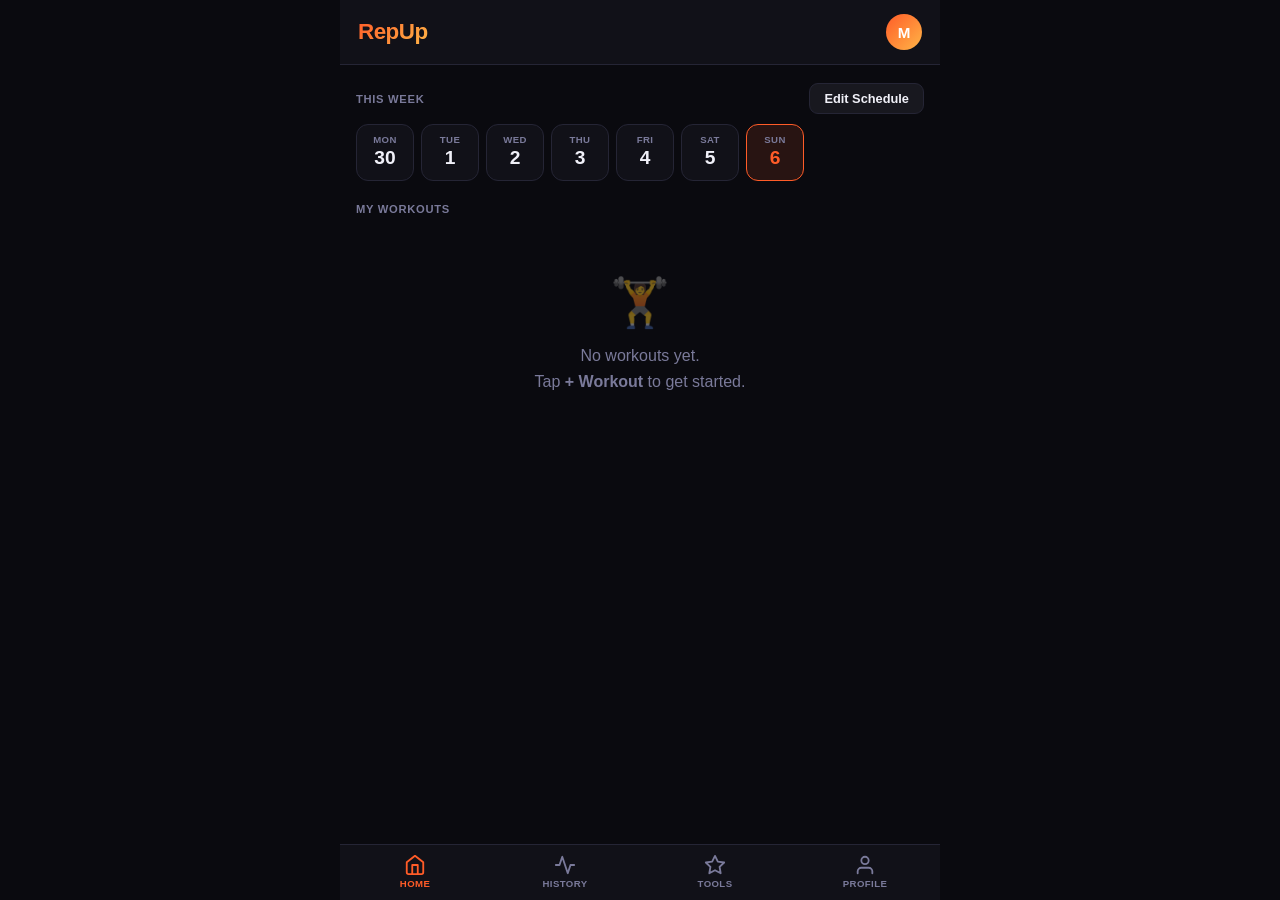
==== repup.html @ 019b6035 "Add files via upload" ====
<!DOCTYPE html>
<html lang="en">
<head>
  <meta charset="UTF-8"/>
  <meta name="viewport" content="width=device-width,initial-scale=1,viewport-fit=cover"/>
  <title>RepUp</title>
  <meta name="apple-mobile-web-app-capable" content="yes"/>
  <meta name="apple-mobile-web-app-status-bar-style" content="black-translucent"/>
  <meta name="apple-mobile-web-app-title" content="RepUp"/>
  <meta name="theme-color" content="#FF5C28"/>
  <style>
    *{box-sizing:border-box;margin:0;padding:0;-webkit-tap-highlight-color:transparent}
    :root{
      --bg:#0A0A0F;--card:#111118;--card2:#18181F;--border:#252535;
      --accent:#FF5C28;--gold:#FFB547;--green:#10B981;--red:#EF4444;
      --text:#F0F0F8;--muted:#7A7A9A;--r:14px;
    }
    html,body{height:100%;overflow:hidden;background:var(--bg);color:var(--text);
      font-family:-apple-system,BlinkMacSystemFont,'Segoe UI',sans-serif}

    /* ── APP SHELL ── */
    #app{display:flex;flex-direction:column;height:100%;max-width:600px;margin:0 auto}
    header{
      flex-shrink:0;display:flex;align-items:center;justify-content:space-between;
      padding:14px 18px;padding-top:calc(14px + env(safe-area-inset-top));
      background:var(--card);border-bottom:1px solid var(--border);
    }
    .logo{font-size:1.4rem;font-weight:900;letter-spacing:-.5px;
      background:linear-gradient(135deg,#FF5C28,#FFB547);
      -webkit-background-clip:text;-webkit-text-fill-color:transparent;background-clip:text}
    main{flex:1;overflow-y:auto;overflow-x:hidden;padding:16px 16px 8px;-webkit-overflow-scrolling:touch}
    #bottom-nav{
      flex-shrink:0;display:flex;background:var(--card);border-top:1px solid var(--border);
      padding-bottom:calc(6px + env(safe-area-inset-bottom))
    }
    .nbt{
      flex:1;display:flex;flex-direction:column;align-items:center;gap:2px;
      padding:9px 4px 5px;border:none;background:none;color:var(--muted);
      cursor:pointer;font-size:.6rem;font-weight:700;text-transform:uppercase;letter-spacing:.4px;
      transition:color .15s
    }
    .nbt svg{width:22px;height:22px;stroke:currentColor;fill:none;stroke-width:2;stroke-linecap:round;stroke-linejoin:round}
    .nbt.on{color:var(--accent)}

    /* ── VIEWS ── */
    .view{display:none}
    .view.on{display:block;animation:fadeUp .2s ease}
    @keyframes fadeUp{from{opacity:0;transform:translateY(8px)}to{opacity:1;transform:none}}

    /* ── BUTTONS ── */
    .btn{display:inline-flex;align-items:center;justify-content:center;gap:6px;
      border:none;border-radius:10px;font-family:inherit;font-weight:700;cursor:pointer;
      transition:opacity .15s,transform .1s;padding:10px 18px;font-size:.88rem}
    .btn:active{transform:scale(.96)}
    .btn-o{background:linear-gradient(135deg,#FF5C28,#FFB547);color:#fff}
    .btn-o:hover{opacity:.88}
    .btn-g{background:var(--card2);color:var(--text);border:1px solid var(--border)}
    .btn-g:hover{border-color:var(--accent);color:var(--accent)}
    .btn-red{background:rgba(239,68,68,.12);color:var(--red);border:none;border-radius:8px;
      padding:6px 12px;font-size:.8rem;font-weight:700}
    .btn-sm{padding:7px 14px;font-size:.8rem;border-radius:9px}
    .btn-icon{background:none;border:none;color:var(--muted);padding:6px;border-radius:8px;
      cursor:pointer;font-size:1rem;transition:background .12s,color .12s}
    .btn-icon:hover{background:var(--card2);color:var(--text)}
    .ibt{width:36px;height:36px;border-radius:50%;background:linear-gradient(135deg,#FF5C28,#FFB547);
      border:none;color:#fff;font-size:.95rem;font-weight:900;cursor:pointer;flex-shrink:0}

    /* ── TYPOGRAPHY HELPERS ── */
    .sec{font-size:.7rem;font-weight:800;text-transform:uppercase;letter-spacing:.7px;color:var(--muted)}
    .sec-row{display:flex;align-items:center;justify-content:space-between;margin:18px 0 10px}
    .badge{display:inline-block;font-size:.65rem;font-weight:800;text-transform:uppercase;
      letter-spacing:.3px;padding:3px 8px;border-radius:99px}
    .bp{background:rgba(139,92,246,.18);color:#A78BFA}
    .bl{background:rgba(236,72,153,.18);color:#F472B6}
    .bleg{background:rgba(16,185,129,.18);color:#34D399}
    .bf{background:rgba(251,191,36,.18);color:#FCD34D}
    .bc{background:rgba(59,130,246,.18);color:#60A5FA}
    .bo{background:rgba(120,120,140,.18);color:#9CA3AF}

    /* ── WORKOUT CARDS ── */
    .wgrid{display:grid;gap:11px}
    .wcard{background:var(--card);border:1px solid var(--border);border-radius:var(--r);
      overflow:hidden;cursor:pointer;transition:border-color .15s,transform .12s}
    .wcard:hover,.wcard:active{border-color:rgba(255,92,40,.5);transform:translateY(-1px)}
    .wcard-bar{height:3px;background:linear-gradient(90deg,#FF5C28,#FFB547)}
    .wcard-body{padding:14px 16px}
    .wcard-head{display:flex;align-items:flex-start;justify-content:space-between;margin-bottom:10px}
    .wcard-name{font-size:1rem;font-weight:800;line-height:1.2;flex:1;margin-right:8px}
    .wcard-pills{display:flex;flex-direction:column;gap:2px}
    .wcard-pill{font-size:.78rem;color:var(--muted)}
    .wcard-pill::before{content:'· '}
    .wcard-more{font-size:.73rem;color:var(--accent);font-weight:700;margin-top:3px}
    .wcard-none{font-size:.8rem;color:var(--muted);font-style:italic}

    /* ── SCHEDULE STRIP ── */
    .sstrip{display:flex;gap:7px;overflow-x:auto;padding-bottom:4px;scrollbar-width:none}
    .sstrip::-webkit-scrollbar{display:none}
    .sday{flex:0 0 auto;min-width:58px;background:var(--card);border:1.5px solid var(--border);
      border-radius:12px;padding:9px 6px;text-align:center;transition:all .15s}
    .sday.has{border-color:rgba(255,92,40,.35);background:rgba(255,92,40,.06);cursor:pointer}
    .sday.today{border-color:var(--accent);background:rgba(255,92,40,.12)}
    .sday-d{font-size:.6rem;font-weight:800;text-transform:uppercase;letter-spacing:.4px;color:var(--muted)}
    .sday-n{font-size:1.2rem;font-weight:900;margin:2px 0}
    .sday.today .sday-n{color:var(--accent)}
    .sday-w{font-size:.58rem;font-weight:700;color:var(--accent);white-space:nowrap;overflow:hidden;text-overflow:ellipsis;max-width:54px}

    /* ── DETAIL VIEW ── */
    .dtop{display:flex;align-items:center;gap:10px;margin-bottom:18px}
    .dbk{width:36px;height:36px;border-radius:10px;background:var(--card2);border:1px solid var(--border);
      color:var(--text);font-size:1.1rem;cursor:pointer;display:flex;align-items:center;justify-content:center;flex-shrink:0}
    .dinfo{flex:1;min-width:0}
    .dname{font-size:1.2rem;font-weight:900;white-space:nowrap;overflow:hidden;text-overflow:ellipsis}
    .dacts{display:flex;gap:6px;flex-shrink:0}

    /* Progress bar */
    .progbar-wrap{background:var(--card);border:1px solid var(--border);border-radius:var(--r);
      padding:14px 16px;margin-bottom:14px;display:flex;align-items:center;gap:14px}
    .progbar-outer{flex:1;height:8px;background:var(--card2);border-radius:99px;overflow:hidden}
    .progbar-fill{height:100%;background:linear-gradient(90deg,#FF5C28,#FFB547);border-radius:99px;transition:width .35s ease}
    .progbar-pct{font-size:.82rem;font-weight:900;color:var(--accent);width:36px;text-align:right}
    .progbar-label{font-size:.82rem;color:var(--muted)}

    /* Exercise cards */
    .exlist{display:flex;flex-direction:column;gap:8px}
    .excard{background:var(--card);border:1.5px solid var(--border);border-radius:var(--r);
      display:flex;align-items:center;gap:12px;padding:13px 14px;transition:opacity .2s,border-color .15s}
    .excard.done{opacity:.42}
    .excard.done .exname{text-decoration:line-through}
    .excheck{width:28px;height:28px;border-radius:50%;border:2px solid var(--border);background:transparent;
      cursor:pointer;display:flex;align-items:center;justify-content:center;flex-shrink:0;
      font-size:.85rem;color:#fff;transition:all .18s;user-select:none}
    .excheck.on{background:var(--green);border-color:var(--green)}
    .exbody{flex:1;min-width:0}
    .exname{font-size:.92rem;font-weight:700}
    .exmeta{font-size:.75rem;color:var(--muted);margin-top:2px}
    .exmeta b{color:var(--gold)}
    .exnotes{font-size:.72rem;color:var(--muted);font-style:italic;margin-top:2px}
    .exacts{display:flex;gap:2px;flex-shrink:0}

    /* ── HISTORY ── */
    .hcard{background:var(--card);border:1px solid var(--border);border-radius:var(--r);overflow:hidden;margin-bottom:10px}
    .hhead{display:flex;align-items:center;justify-content:space-between;padding:13px 15px;cursor:pointer}
    .hhead:hover{background:var(--card2)}
    .hdate{font-size:.88rem;font-weight:800}
    .hwname{font-size:.75rem;color:var(--accent);font-weight:700;margin-top:1px}
    .hmeta{text-align:right;font-size:.72rem;color:var(--muted);line-height:1.5}
    .hbody{display:none;padding:2px 15px 13px;border-top:1px solid var(--border)}
    .hbody.open{display:block}
    .hrow{display:flex;align-items:center;gap:9px;padding:6px 0;border-bottom:1px solid var(--border);font-size:.82rem}
    .hrow:last-child{border:none}
    .hex{flex:1;font-weight:600}
    .hd{color:var(--muted);white-space:nowrap}
    .hw{color:var(--accent);font-weight:700}

    /* ── TOOLS / IMPORT ── */
    .subtabs{display:flex;gap:7px;margin-bottom:18px}
    .stab{padding:7px 16px;border-radius:99px;font-size:.8rem;font-weight:700;cursor:pointer;
      border:1.5px solid var(--border);background:transparent;color:var(--muted);transition:all .15s;font-family:inherit}
    .stab.on{background:var(--accent);color:#fff;border-color:var(--accent)}

    /* Import notes special button */
    .import-cta{
      background:linear-gradient(135deg,rgba(255,92,40,.15),rgba(255,181,71,.1));
      border:1.5px solid rgba(255,92,40,.4);border-radius:var(--r);
      padding:20px;margin-bottom:16px;text-align:center;cursor:pointer;transition:all .15s
    }
    .import-cta:hover{border-color:var(--accent);background:linear-gradient(135deg,rgba(255,92,40,.22),rgba(255,181,71,.15))}
    .import-cta-icon{font-size:2.2rem;margin-bottom:8px}
    .import-cta-title{font-size:1.05rem;font-weight:900;margin-bottom:4px}
    .import-cta-sub{font-size:.8rem;color:var(--muted);line-height:1.5}

    .steps{background:var(--card);border:1px solid var(--border);border-radius:var(--r);padding:14px 16px;margin-bottom:14px}
    .step{display:flex;align-items:flex-start;gap:10px;padding:6px 0}
    .step:not(:last-child){border-bottom:1px solid var(--border)}
    .step-num{width:22px;height:22px;border-radius:50%;background:var(--accent);color:#fff;
      font-size:.72rem;font-weight:900;display:flex;align-items:center;justify-content:center;flex-shrink:0;margin-top:1px}
    .step-text{font-size:.85rem;line-height:1.5;color:var(--muted)}
    .step-text b{color:var(--text)}

    .ai-daycard{background:var(--card);border:1px solid var(--border);border-radius:var(--r);margin-bottom:10px;overflow:hidden}
    .ai-dh{display:flex;align-items:center;gap:10px;padding:12px 15px;background:var(--card2);border-bottom:1px solid var(--border)}
    .ai-db{padding:8px 15px 12px}
    .ai-erow{display:flex;align-items:center;gap:10px;padding:6px 0;border-bottom:1px solid var(--border);font-size:.82rem}
    .ai-erow:last-child{border:none}
    .ai-ename{font-weight:700;flex:1}
    .ai-em{color:var(--muted);white-space:nowrap}

    /* ── PROFILE ── */
    .phero{background:var(--card);border:1px solid var(--border);border-radius:var(--r);
      padding:24px;text-align:center;margin-bottom:18px}
    .pav{width:68px;height:68px;border-radius:50%;background:linear-gradient(135deg,#FF5C28,#FFB547);
      display:flex;align-items:center;justify-content:center;font-size:1.7rem;font-weight:900;color:#fff;margin:0 auto 10px}
    .pname{font-size:1.2rem;font-weight:900}
    .pstats{display:flex;justify-content:center;gap:28px;margin-top:14px}
    .psn{font-size:1.3rem;font-weight:900;color:var(--accent)}
    .psl{font-size:.65rem;color:var(--muted);text-transform:uppercase;letter-spacing:.4px}
    .prow{display:flex;align-items:center;gap:11px;background:var(--card);border:1.5px solid var(--border);
      border-radius:12px;padding:12px 14px;margin-bottom:8px;transition:border-color .15s}
    .prow.active{border-color:var(--accent);background:rgba(255,92,40,.07)}
    .pav-sm{width:36px;height:36px;border-radius:50%;background:linear-gradient(135deg,#FF5C28,#FFB547);
      display:flex;align-items:center;justify-content:center;font-size:.9rem;font-weight:900;color:#fff;flex-shrink:0}
    .pn{flex:1;font-weight:700}
    .pa-tag{font-size:.65rem;font-weight:800;color:var(--accent);text-transform:uppercase}

    /* ── FORMS / MODALS ── */
    .overlay{position:fixed;inset:0;background:rgba(0,0,0,.75);backdrop-filter:blur(6px);
      z-index:500;display:flex;align-items:flex-end;justify-content:center}
    .overlay.hide{display:none}
    .sheet{
      background:var(--card);border:1px solid var(--border);border-radius:20px 20px 0 0;
      width:100%;max-width:560px;padding:20px 20px calc(20px + env(safe-area-inset-bottom));
      max-height:90vh;overflow-y:auto
    }
    @media(min-height:600px) and (min-width:480px){.overlay{align-items:center}.sheet{border-radius:20px;max-height:85vh}}
    .drag{width:36px;height:4px;background:var(--border);border-radius:99px;margin:0 auto 18px}
    .sheet h2{font-size:1.15rem;font-weight:900;margin-bottom:16px}
    .fg{margin-bottom:13px}
    .fg label{display:block;font-size:.68rem;font-weight:800;text-transform:uppercase;letter-spacing:.4px;color:var(--muted);margin-bottom:5px}
    input,select,textarea{
      width:100%;background:var(--card2);border:1.5px solid var(--border);border-radius:9px;
      color:var(--text);padding:10px 13px;font-size:.9rem;outline:none;font-family:inherit;
      transition:border-color .15s;-webkit-appearance:none
    }
    input:focus,select:focus,textarea:focus{border-color:var(--accent)}
    select option{background:var(--card2)}
    textarea{resize:vertical;min-height:72px}
    .frow{display:grid;grid-template-columns:1fr 1fr 1fr;gap:10px}
    .sacts{display:flex;gap:8px;justify-content:flex-end;margin-top:18px}

    /* ── EMPTY STATES ── */
    .empty{text-align:center;padding:50px 20px;color:var(--muted)}
    .empty-i{font-size:3rem;margin-bottom:12px;opacity:.45}
    .empty p{margin-bottom:16px;line-height:1.6}

    @media(max-width:380px){.frow{grid-template-columns:1fr 1fr}}
  </style>
</head>
<body>
<div id="app">

  <header>
    <div class="logo">RepUp</div>
    <div style="display:flex;gap:8px;align-items:center">
      <button id="btn-new-workout" class="btn btn-o btn-sm" style="display:none">+ Workout</button>
      <button class="ibt" id="btn-avatar">?</button>
    </div>
  </header>

  <main id="main-scroll">

    <!-- HOME -->
    <div class="view on" id="v-home">
      <div class="sec-row" style="margin-top:2px">
        <span class="sec">This Week</span>
        <button class="btn btn-g btn-sm" id="btn-edit-sched">Edit Schedule</button>
      </div>
      <div class="sstrip" id="sstrip"></div>
      <div class="sec-row"><span class="sec">My Workouts</span></div>
      <div class="wgrid" id="wgrid"></div>
      <div class="empty hide" id="empty-home">
        <div class="empty-i">🏋️</div>
        <p>No workouts yet.<br>Tap <b>+ Workout</b> to get started.</p>
      </div>
    </div>

    <!-- DETAIL -->
    <div class="view" id="v-detail">
      <div class="dtop">
        <button class="dbk" id="btn-back">←</button>
        <div class="dinfo">
          <div class="dname" id="d-name">—</div>
          <div id="d-badge"></div>
        </div>
        <div class="dacts">
          <button class="btn btn-sm" id="btn-log" style="background:var(--green);color:#fff">Log ✓</button>
          <button class="btn-icon" id="btn-del-w" style="font-size:1.1rem">🗑️</button>
        </div>
      </div>
      <div id="progbar-wrap" class="progbar-wrap hide">
        <div class="progbar-label" id="prog-label">0 / 0 done</div>
        <div class="progbar-outer"><div class="progbar-fill" id="prog-fill" style="width:0%"></div></div>
        <div class="progbar-pct" id="prog-pct">0%</div>
        <button class="btn btn-o btn-sm" id="btn-add-ex">+ Add</button>
      </div>
      <div class="exlist" id="exlist"></div>
      <div class="empty hide" id="empty-ex">
        <div class="empty-i">➕</div>
        <p>No exercises yet.</p>
        <button class="btn btn-o" id="btn-add-ex2">+ Add Exercise</button>
      </div>
    </div>

    <!-- HISTORY -->
    <div class="view" id="v-history">
      <div class="sec-row" style="margin-top:2px"><span class="sec">Session History</span></div>
      <div id="hlist"></div>
      <div class="empty hide" id="empty-hist">
        <div class="empty-i">📋</div>
        <p>No sessions logged yet.<br>Finish a workout and tap <b>Log ✓</b></p>
      </div>
    </div>

    <!-- TOOLS -->
    <div class="view" id="v-tools">
      <div class="subtabs" style="margin-top:2px">
        <button class="stab on" data-panel="p-import">📋 Import Notes</button>
        <button class="stab" data-panel="p-ai">✨ AI Generate</button>
      </div>

      <!-- IMPORT NOTES PANEL -->
      <div id="p-import">
        <!-- Main CTA button -->
        <div class="import-cta" id="btn-paste-clip">
          <div class="import-cta-icon">📋</div>
          <div class="import-cta-title">Import from Notes App</div>
          <div class="import-cta-sub">Tap here after copying your workout note.<br>RepUp will read your clipboard automatically.</div>
        </div>

        <!-- How-to steps -->
        <div class="steps">
          <div class="step"><div class="step-num">1</div><div class="step-text">Open your <b>Notes app</b> and find your workout note</div></div>
          <div class="step"><div class="step-num">2</div><div class="step-text"><b>Select all</b> the text and tap <b>Copy</b></div></div>
          <div class="step"><div class="step-num">3</div><div class="step-text">Come back to RepUp and tap the <b>Import from Notes</b> button above</div></div>
          <div class="step"><div class="step-num">4</div><div class="step-text">Preview your workouts and tap <b>Import</b> to save them</div></div>
        </div>

        <div style="text-align:center;margin:8px 0 14px;color:var(--muted);font-size:.8rem">— or type / paste manually below —</div>

        <div class="fg">
          <textarea id="notes-txt" rows="8" placeholder="Monday - Push Day&#10;- Bench Press 3x10 135lbs&#10;- Overhead Press 3x8&#10;- Tricep Dips 3x12&#10;&#10;Wednesday - Pull Day&#10;Deadlift 4x5&#10;Pull Ups 3x8&#10;Barbell Row 3x10 @ 95lbs"></textarea>
        </div>
        <div style="display:flex;gap:10px;align-items:center;margin-bottom:14px">
          <button class="btn btn-o" id="btn-parse">Parse Notes</button>
          <span id="parse-msg" style="font-size:.8rem;color:var(--muted)"></span>
        </div>
        <div id="notes-result" class="hide">
          <div style="display:flex;align-items:center;justify-content:space-between;margin-bottom:12px">
            <span style="font-weight:800">Parsed Workout</span>
            <button class="btn btn-o btn-sm" id="btn-import-notes">Import All →</button>
          </div>
          <div id="notes-cards"></div>
        </div>
      </div>

      <!-- AI PANEL -->
      <div id="p-ai" class="hide">
        <div style="margin-bottom:16px">
          <div style="font-size:1.1rem;font-weight:900;margin-bottom:5px">✨ AI Plan Generator</div>
          <div style="font-size:.83rem;color:var(--muted)">Describe your goals — AI builds a complete workout plan.</div>
        </div>
        <div class="fg">
          <label>Your Goals</label>
          <textarea id="ai-txt" rows="5" placeholder="e.g. Push/pull/legs split, 3 days a week, intermediate level, I have a barbell and dumbbells"></textarea>
        </div>
        <div style="display:flex;gap:10px;align-items:center;margin-bottom:14px">
          <button class="btn btn-o" id="btn-ai-gen">✨ Generate Plan</button>
          <span id="ai-msg" style="font-size:.8rem;color:var(--muted)"></span>
        </div>
        <div style="background:var(--card);border:1px solid var(--border);border-radius:var(--r);padding:14px;margin-bottom:14px">
          <div style="font-size:.78rem;font-weight:800;color:var(--accent);margin-bottom:5px">🔑 API Key Required</div>
          <div style="font-size:.75rem;color:var(--muted);margin-bottom:9px">Free Anthropic key needed. Stored only in your browser.</div>
          <div style="display:flex;gap:7px">
            <input type="password" id="ai-key" placeholder="sk-ant-..." style="flex:1"/>
            <button class="btn btn-o btn-sm" id="btn-save-key">Save</button>
          </div>
          <div id="key-msg" style="font-size:.72rem;margin-top:5px;color:var(--muted)"></div>
        </div>
        <div id="ai-result" class="hide">
          <div style="display:flex;align-items:center;justify-content:space-between;margin-bottom:11px">
            <span style="font-weight:800">Generated Plan</span>
            <button class="btn btn-o btn-sm" id="btn-import-ai">Import All →</button>
          </div>
          <div id="ai-cards"></div>
        </div>
      </div>
    </div>

    <!-- PROFILE -->
    <div class="view" id="v-profile">
      <div class="phero" id="phero"></div>
      <div class="sec-row"><span class="sec">All Profiles</span></div>
      <div id="plist"></div>
      <div style="background:var(--card);border:1px solid var(--border);border-radius:var(--r);padding:15px">
        <div style="font-size:.7rem;font-weight:800;text-transform:uppercase;letter-spacing:.4px;color:var(--muted);margin-bottom:9px">Add Profile</div>
        <div style="display:flex;gap:8px">
          <input id="inp-pname" type="text" placeholder="Your name" maxlength="30" style="flex:1"/>
          <button class="btn btn-o btn-sm" id="btn-add-profile">Create</button>
        </div>
      </div>
    </div>

  </main><!-- /main -->

  <nav id="bottom-nav">
    <button class="nbt on" data-v="home">
      <svg viewBox="0 0 24 24"><path d="M3 9l9-7 9 7v11a2 2 0 01-2 2H5a2 2 0 01-2-2z"/><polyline points="9 22 9 12 15 12 15 22"/></svg>Home
    </button>
    <button class="nbt" data-v="history">
      <svg viewBox="0 0 24 24"><polyline points="22 12 18 12 15 21 9 3 6 12 2 12"/></svg>History
    </button>
    <button class="nbt" data-v="tools">
      <svg viewBox="0 0 24 24"><polygon points="12 2 15.09 8.26 22 9.27 17 14.14 18.18 21.02 12 17.77 5.82 21.02 7 14.14 2 9.27 8.91 8.26 12 2"/></svg>Tools
    </button>
    <button class="nbt" data-v="profile">
      <svg viewBox="0 0 24 24"><path d="M20 21v-2a4 4 0 00-4-4H8a4 4 0 00-4 4v2"/><circle cx="12" cy="7" r="4"/></svg>Profile
    </button>
  </nav>

</div><!-- #app -->

<!-- ════ MODALS ════ -->

<div class="overlay hide" id="m-workout">
  <div class="sheet">
    <div class="drag"></div>
    <h2 id="m-workout-h">New Workout</h2>
    <div class="fg"><label>Name</label><input id="inp-wname" type="text" placeholder="e.g. Monday Push Day" maxlength="60"/></div>
    <div class="fg"><label>Category</label>
      <select id="inp-wtag">
        <option value="push">Push — Chest / Shoulders / Triceps</option>
        <option value="pull">Pull — Back / Biceps</option>
        <option value="legs">Legs</option>
        <option value="full">Full Body</option>
        <option value="cardio">Cardio</option>
        <option value="other">Other</option>
      </select>
    </div>
    <div class="sacts">
      <button class="btn btn-g" onclick="closeModal('m-workout')">Cancel</button>
      <button class="btn btn-o" id="btn-save-workout">Save</button>
    </div>
  </div>
</div>

<div class="overlay hide" id="m-exercise">
  <div class="sheet">
    <div class="drag"></div>
    <h2 id="m-ex-h">Add Exercise</h2>
    <div class="fg"><label>Exercise Name</label><input id="inp-exname" type="text" placeholder="e.g. Bench Press" maxlength="80"/></div>
    <div class="frow">
      <div class="fg"><label>Sets</label><input id="inp-sets" type="number" min="1" max="99" placeholder="3"/></div>
      <div class="fg"><label>Reps</label><input id="inp-reps" type="text" placeholder="10" maxlength="20"/></div>
      <div class="fg"><label>Weight</label><input id="inp-weight" type="text" placeholder="135 lbs" maxlength="20"/></div>
    </div>
    <div class="fg"><label>Notes (optional)</label><textarea id="inp-notes" rows="2" placeholder="e.g. Keep elbows tucked"></textarea></div>
    <div class="sacts">
      <button class="btn btn-g" onclick="closeModal('m-exercise')">Cancel</button>
      <button class="btn btn-o" id="btn-save-ex">Save</button>
    </div>
  </div>
</div>

<div class="overlay hide" id="m-schedule">
  <div class="sheet">
    <div class="drag"></div>
    <h2>Weekly Schedule</h2>
    <p style="color:var(--muted);font-size:.83rem;margin-bottom:14px">Assign a workout to each day of the week.</p>
    <div id="sched-rows"></div>
    <div class="sacts">
      <button class="btn btn-g" onclick="closeModal('m-schedule')">Cancel</button>
      <button class="btn btn-o" id="btn-save-sched">Save</button>
    </div>
  </div>
</div>

<script>
'use strict';

// ─── PROFILES ────────────────────────────────────────────────
const PK  = 'ru2-profiles';
const AK  = 'ru2-active';
const sk  = n => 'ru2-' + n.toLowerCase().replace(/\s+/g,'-');

function getProfs(){ return JSON.parse(localStorage.getItem(PK)||'[]'); }
function saveProfs(p){ localStorage.setItem(PK,JSON.stringify(p)); }
function getActive(){ return localStorage.getItem(AK); }
function setActive(n){ localStorage.setItem(AK,n); }

// Bootstrap first run
(function(){
  let p = getProfs();
  if (!p.length){
    p = ['Me']; saveProfs(p); setActive('Me');
    const old = localStorage.getItem('workout-pro') || localStorage.getItem('repup-me');
    if (old) localStorage.setItem(sk('Me'), old);
  }
  if (!getActive()) setActive(p[0]);
})();

let profile = getActive();

// ─── STATE ───────────────────────────────────────────────────
function blankState(){
  return { workouts:[], log:[], sched:{0:null,1:null,2:null,3:null,4:null,5:null,6:null} };
}
function loadState(name){
  const raw = localStorage.getItem(sk(name));
  const s = raw ? JSON.parse(raw) : blankState();
  if (!s.sched) s.sched = blankState().sched;
  return s;
}
let S = loadState(profile);
function save(){ localStorage.setItem(sk(profile), JSON.stringify(S)); }

// ─── UTILS ───────────────────────────────────────────────────
const uid  = () => Math.random().toString(36).slice(2,10);
const ge   = id => document.getElementById(id);
const esc  = s  => String(s??'').replace(/[&<>"']/g,c=>({'&':'&amp;','<':'&lt;','>':'&gt;','"':'&quot;',"'":'&#39;'}[c]));
const DAYS = ['Sun','Mon','Tue','Wed','Thu','Fri','Sat'];
const TAG_LABELS = {push:'Push',pull:'Pull',legs:'Legs',full:'Full Body',cardio:'Cardio',other:'Other'};
const TAG_CLS    = {push:'bp',pull:'bl',legs:'bleg',full:'bf',cardio:'bc',other:'bo'};
const tl = t => TAG_LABELS[t]||t;
const tc = t => TAG_CLS[t]||'bo';

let curWid   = null;
let editEid  = null;
let done     = {};   // session checked state
let aiPlan   = null;
let notesPlan= null;

// ─── NAVIGATION ──────────────────────────────────────────────
let currentView = 'home';

function showView(v){
  currentView = v;
  document.querySelectorAll('.view').forEach(el => el.classList.remove('on'));
  const el = ge('v-'+v); if(el) el.classList.add('on');
  ge('btn-new-workout').style.display = (v==='home') ? '' : 'none';
  document.querySelectorAll('.nbt').forEach(b => b.classList.toggle('on', b.dataset.v===v));
  ge('main-scroll').scrollTop = 0;
  if (v==='home')    renderHome();
  if (v==='history') renderHistory();
  if (v==='profile') renderProfile();
  if (v==='tools')   initTools();
}

document.querySelectorAll('.nbt').forEach(btn => {
  btn.addEventListener('click', function(){ showView(this.dataset.v); });
});

ge('btn-avatar').addEventListener('click', function(){ showView('profile'); });

// ─── MODALS ──────────────────────────────────────────────────
function openModal(id){
  ge(id).classList.remove('hide');
  ge('main-scroll').style.overflow = 'hidden'; // prevent scroll behind modal
}
function closeModal(id){
  ge(id).classList.add('hide');
  ge('main-scroll').style.overflow = '';
}

// Close modal on backdrop click
document.querySelectorAll('.overlay').forEach(overlay => {
  overlay.addEventListener('click', function(e){
    if (e.target === this) closeModal(this.id);
  });
});

document.addEventListener('keydown', function(e){
  if (e.key==='Escape'){
    document.querySelectorAll('.overlay:not(.hide)').forEach(o => closeModal(o.id));
  }
});

// ─── HOME ────────────────────────────────────────────────────
function renderHome(){
  renderSchedStrip();
  const grid  = ge('wgrid');
  const empty = ge('empty-home');
  grid.innerHTML = '';
  if (!S.workouts.length){ empty.classList.remove('hide'); return; }
  empty.classList.add('hide');

  S.workouts.forEach(function(w){
    const preview = w.exercises.slice(0,4);
    const more    = w.exercises.length - preview.length;
    const div = document.createElement('div');
    div.className = 'wcard';
    div.innerHTML =
      '<div class="wcard-bar"></div>' +
      '<div class="wcard-body">' +
        '<div class="wcard-head">' +
          '<div class="wcard-name">'+esc(w.name)+'</div>' +
          '<span class="badge '+tc(w.tag)+'">'+tl(w.tag)+'</span>' +
        '</div>' +
        '<div class="wcard-pills">' +
          preview.map(function(e){ return '<div class="wcard-pill">'+esc(e.name)+'</div>'; }).join('') +
          (more>0 ? '<div class="wcard-more">+'+more+' more</div>' : '') +
          (!w.exercises.length ? '<div class="wcard-none">No exercises yet</div>' : '') +
        '</div>' +
      '</div>';
    div.addEventListener('click', function(){ openDetail(w.id); });
    grid.appendChild(div);
  });
}

ge('btn-new-workout').addEventListener('click', function(){
  ge('m-workout-h').textContent = 'New Workout';
  ge('inp-wname').value = '';
  ge('inp-wtag').value  = 'push';
  ge('btn-save-workout').textContent = 'Create';
  editEid = null;
  openModal('m-workout');
  setTimeout(function(){ ge('inp-wname').focus(); }, 80);
});

ge('btn-save-workout').addEventListener('click', function(){
  const name = ge('inp-wname').value.trim();
  if (!name){ ge('inp-wname').focus(); return; }
  const tag = ge('inp-wtag').value;
  S.workouts.push({ id:uid(), name:name, tag:tag, exercises:[] });
  save();
  closeModal('m-workout');
  renderHome();
});

// ─── SCHEDULE ────────────────────────────────────────────────
function renderSchedStrip(){
  const strip = ge('sstrip');
  strip.innerHTML = '';
  const today = new Date();
  const todayDow = today.getDay();
  const startOff = (todayDow+6)%7;
  for (let i=0; i<7; i++){
    const d = new Date(today);
    d.setDate(today.getDate() - startOff + i);
    const ddow = d.getDay();
    const wid  = S.sched[ddow];
    const w    = wid ? S.workouts.find(function(x){ return x.id===wid; }) : null;
    const isToday = d.toDateString()===today.toDateString();
    const el = document.createElement('div');
    el.className = 'sday' + (w?' has':'') + (isToday?' today':'');
    el.innerHTML =
      '<div class="sday-d">'+DAYS[ddow]+'</div>'+
      '<div class="sday-n">'+d.getDate()+'</div>'+
      '<div class="sday-w">'+(w ? esc(w.name.split(/[\s\-]/)[0]) : '')+'</div>';
    if (w){ (function(wid){ el.addEventListener('click', function(){ openDetail(wid); }); })(w.id); }
    strip.appendChild(el);
  }
}

ge('btn-edit-sched').addEventListener('click', function(){
  const rows = ge('sched-rows');
  rows.innerHTML = '';
  for (let i=1; i<=7; i++){
    const d   = i%7;
    const cur = S.sched[d]||'';
    const row = document.createElement('div');
    row.style.cssText = 'display:flex;align-items:center;gap:10px;margin-bottom:10px';
    row.innerHTML =
      '<span style="width:30px;font-size:.8rem;font-weight:800;color:var(--muted)">'+DAYS[d]+'</span>'+
      '<select data-dow="'+d+'" style="flex:1"><option value="">— Rest Day —</option>'+
      S.workouts.map(function(w){
        return '<option value="'+w.id+'"'+(w.id===cur?' selected':'')+'>'+esc(w.name)+'</option>';
      }).join('')+
      '</select>';
    rows.appendChild(row);
  }
  openModal('m-schedule');
});

ge('btn-save-sched').addEventListener('click', function(){
  ge('sched-rows').querySelectorAll('select').forEach(function(s){
    S.sched[s.dataset.dow] = s.value || null;
  });
  save();
  closeModal('m-schedule');
  renderSchedStrip();
});

// ─── DETAIL VIEW ─────────────────────────────────────────────
function openDetail(id){
  curWid = id; done = {};
  const w = S.workouts.find(function(x){ return x.id===id; });
  if (!w) return;
  ge('d-name').textContent = w.name;
  ge('d-badge').innerHTML  = '<span class="badge '+tc(w.tag)+'">'+tl(w.tag)+'</span>';
  showView('detail');
  renderExList(w);
}

function renderExList(w){
  const list  = ge('exlist');
  const empty = ge('empty-ex');
  const pwrap = ge('progbar-wrap');
  list.innerHTML = '';

  if (!w.exercises.length){
    empty.classList.remove('hide');
    pwrap.classList.add('hide');
    return;
  }
  empty.classList.add('hide');
  pwrap.classList.remove('hide');

  w.exercises.forEach(function(e){
    const isDone = !!done[e.id];
    const card = document.createElement('div');
    card.className = 'excard' + (isDone?' done':'');
    card.innerHTML =
      '<div class="excheck'+(isDone?' on':'')+'" data-eid="'+e.id+'">'+(isDone?'✓':'')+'</div>'+
      '<div class="exbody">'+
        '<div class="exname">'+esc(e.name)+'</div>'+
        '<div class="exmeta">'+esc(e.sets)+' sets · '+esc(e.reps)+' reps · <b>'+esc(e.weight)+'</b></div>'+
        (e.notes ? '<div class="exnotes">'+esc(e.notes)+'</div>' : '')+
      '</div>'+
      '<div class="exacts">'+
        '<button class="btn-icon" data-edit="'+e.id+'" title="Edit">✏️</button>'+
        '<button class="btn-icon" data-del="'+e.id+'" title="Delete">🗑️</button>'+
      '</div>';
    list.appendChild(card);
  });

  // Attach events
  list.querySelectorAll('.excheck').forEach(function(el){
    el.addEventListener('click', function(){
      done[el.dataset.eid] = !done[el.dataset.eid];
      const w2 = S.workouts.find(function(x){ return x.id===curWid; });
      renderExList(w2);
    });
  });
  list.querySelectorAll('[data-edit]').forEach(function(el){
    el.addEventListener('click', function(){
      const w2 = S.workouts.find(function(x){ return x.id===curWid; });
      openEditEx(el.dataset.edit, w2);
    });
  });
  list.querySelectorAll('[data-del]').forEach(function(el){
    el.addEventListener('click', function(){
      if (!confirm('Remove this exercise?')) return;
      const w2 = S.workouts.find(function(x){ return x.id===curWid; });
      w2.exercises = w2.exercises.filter(function(x){ return x.id!==el.dataset.del; });
      delete done[el.dataset.del];
      save(); renderExList(w2);
    });
  });

  updateProgress(w);
}

function updateProgress(w){
  const total = w.exercises.length;
  const n     = w.exercises.filter(function(e){ return done[e.id]; }).length;
  const pct   = total ? Math.round(n/total*100) : 0;
  ge('prog-fill').style.width = pct+'%';
  ge('prog-pct').textContent  = pct+'%';
  ge('prog-label').textContent= n+' / '+total+' done';
}

ge('btn-back').addEventListener('click', function(){
  curWid = null;
  showView('home');
});

ge('btn-del-w').addEventListener('click', function(){
  if (!confirm('Delete this workout and all its exercises?')) return;
  S.workouts = S.workouts.filter(function(x){ return x.id!==curWid; });
  save();
  showView('home');
});

ge('btn-log').addEventListener('click', function(){
  const w = S.workouts.find(function(x){ return x.id===curWid; });
  if (!w || !w.exercises.length){ alert('Add some exercises first!'); return; }
  S.log.unshift({
    id: uid(), date: new Date().toISOString(),
    workoutName: w.name, tag: w.tag,
    exercises: w.exercises.map(function(e){
      return { name:e.name, sets:e.sets, reps:e.reps, weight:e.weight, done:!!done[e.id] };
    })
  });
  save(); done = {};
  const w2 = S.workouts.find(function(x){ return x.id===curWid; });
  renderExList(w2);
  alert('Session logged! Great work 💪');
});

// Add exercise buttons
function openAddEx(){
  editEid = null;
  ge('m-ex-h').textContent = 'Add Exercise';
  ge('inp-exname').value = '';
  ge('inp-sets').value   = '3';
  ge('inp-reps').value   = '10';
  ge('inp-weight').value = '';
  ge('inp-notes').value  = '';
  ge('btn-save-ex').textContent = 'Add Exercise';
  openModal('m-exercise');
  setTimeout(function(){ ge('inp-exname').focus(); }, 80);
}
ge('btn-add-ex').addEventListener('click', openAddEx);
ge('btn-add-ex2').addEventListener('click', openAddEx);

function openEditEx(eid, w){
  const e = w.exercises.find(function(x){ return x.id===eid; });
  if (!e) return;
  editEid = eid;
  ge('m-ex-h').textContent   = 'Edit Exercise';
  ge('inp-exname').value     = e.name;
  ge('inp-sets').value       = e.sets;
  ge('inp-reps').value       = e.reps;
  ge('inp-weight').value     = e.weight;
  ge('inp-notes').value      = e.notes||'';
  ge('btn-save-ex').textContent = 'Save Changes';
  openModal('m-exercise');
}

ge('btn-save-ex').addEventListener('click', function(){
  const name = ge('inp-exname').value.trim();
  if (!name){ ge('inp-exname').focus(); return; }
  const ex = {
    name:   name,
    sets:   ge('inp-sets').value   || '3',
    reps:   ge('inp-reps').value   || '10',
    weight: ge('inp-weight').value || '—',
    notes:  ge('inp-notes').value.trim()
  };
  const w = S.workouts.find(function(x){ return x.id===curWid; });
  if (editEid){
    const idx = w.exercises.findIndex(function(x){ return x.id===editEid; });
    w.exercises[idx] = Object.assign({}, w.exercises[idx], ex);
  } else {
    w.exercises.push(Object.assign({ id:uid() }, ex));
  }
  save();
  closeModal('m-exercise');
  renderExList(w);
});

// ─── HISTORY ─────────────────────────────────────────────────
function renderHistory(){
  const list  = ge('hlist');
  const empty = ge('empty-hist');
  list.innerHTML = '';
  if (!S.log.length){ empty.classList.remove('hide'); return; }
  empty.classList.add('hide');

  S.log.forEach(function(entry){
    const d       = new Date(entry.date);
    const dateStr = d.toLocaleDateString('en-US',{weekday:'short',month:'short',day:'numeric',year:'numeric'});
    const timeStr = d.toLocaleTimeString('en-US',{hour:'numeric',minute:'2-digit'});
    const doneN   = entry.exercises.filter(function(e){ return e.done; }).length;
    const div = document.createElement('div');
    div.className = 'hcard';
    div.innerHTML =
      '<div class="hhead">'+
        '<div><div class="hdate">'+esc(dateStr)+'</div><div class="hwname">'+esc(entry.workoutName)+'</div></div>'+
        '<div class="hmeta">'+entry.exercises.length+' exercises<br>'+doneN+'/'+entry.exercises.length+' done<br>'+esc(timeStr)+'</div>'+
      '</div>'+
      '<div class="hbody">'+
        entry.exercises.map(function(e){
          return '<div class="hrow">'+
            '<span style="font-size:.95rem">'+(e.done?'✅':'⬜')+'</span>'+
            '<span class="hex">'+esc(e.name)+'</span>'+
            '<span class="hd">'+esc(e.sets)+'×'+esc(e.reps)+'</span>'+
            '<span class="hw">'+esc(e.weight)+'</span>'+
          '</div>';
        }).join('')+
      '</div>';
    div.querySelector('.hhead').addEventListener('click', function(){
      div.querySelector('.hbody').classList.toggle('open');
    });
    list.appendChild(div);
  });
}

// ─── TOOLS ───────────────────────────────────────────────────
function initTools(){
  const stored = localStorage.getItem('ru2-api-key');
  if (stored){ ge('ai-key').value = stored; ge('key-msg').textContent='✓ Key saved'; ge('key-msg').style.color='var(--green)'; }
}

// Sub-tabs
document.querySelectorAll('.stab').forEach(function(btn){
  btn.addEventListener('click', function(){
    document.querySelectorAll('.stab').forEach(function(b){ b.classList.remove('on'); });
    btn.classList.add('on');
    const p = btn.dataset.panel;
    ge('p-import').classList.toggle('hide', p!=='p-import');
    ge('p-ai').classList.toggle('hide', p!=='p-ai');
  });
});

// ── IMPORT FROM NOTES (CLIPBOARD) ────────────────────────────
ge('btn-paste-clip').addEventListener('click', async function(){
  try {
    const text = await navigator.clipboard.readText();
    if (!text || !text.trim()){ alert("Clipboard is empty.\n\nGo to your Notes app, copy your workout text, then come back and tap this button."); return; }
    ge('notes-txt').value = text;
    parseNotes(text);
  } catch(err){
    // Clipboard permission denied or not available — guide user to paste manually
    ge('notes-txt').focus();
    ge('notes-txt').select();
    alert('Clipboard access was denied.\n\nYou can still paste manually:\n1. Go to Notes app and copy your text\n2. Tap the text box below\n3. Hold and tap Paste');
  }
});

// Manual parse button
ge('btn-parse').addEventListener('click', function(){
  const text = ge('notes-txt').value.trim();
  if (!text){ ge('notes-txt').focus(); return; }
  parseNotes(text);
});

function parseNotes(text){
  notesPlan = parseWorkoutText(text);
  const msg  = ge('parse-msg');
  const res  = ge('notes-result');
  if (!notesPlan.length){
    msg.textContent = '✗ No exercises found — try "Exercise 3x10" format';
    msg.style.color = 'var(--red)';
    res.classList.add('hide'); return;
  }
  const total = notesPlan.reduce(function(s,d){ return s+d.exercises.length; }, 0);
  msg.textContent = '✓ '+notesPlan.length+' workout day'+(notesPlan.length>1?'s':'')+', '+total+' exercises';
  msg.style.color = 'var(--green)';
  renderPlanCards(notesPlan, ge('notes-cards'));
  res.classList.remove('hide');
}

ge('btn-import-notes').addEventListener('click', function(){
  if (!notesPlan) return;
  notesPlan.forEach(function(d){ S.workouts.push(Object.assign({}, d, {id:uid()})); });
  save();
  alert(notesPlan.length+' workout'+(notesPlan.length>1?'s':'')+' imported!');
  showView('home');
});

// Notes parser
function inferTag(t){
  t = t.toLowerCase();
  if (/push|chest|bench|shoulder|tricep/.test(t))   return 'push';
  if (/pull|back|bicep|row|deadlift|chin|lat/.test(t)) return 'pull';
  if (/leg|squat|lunge|hamstring|quad|glute|calf/.test(t)) return 'legs';
  if (/cardio|run|bike|swim|hiit|treadmill/.test(t)) return 'cardio';
  if (/full|total|whole/.test(t))                    return 'full';
  return 'other';
}
function parseExLine(line){
  line = line.replace(/^[\-•*➡✓✔\d\.]+\s*/, '').trim();
  if (line.length < 2) return null;
  var m = line.match(/^(.+?)\s+(\d+)\s*[x×]\s*(\d+)\s*(?:[@at\s]+(.+))?$/i);
  if (m) return { id:uid(), name:m[1].trim(), sets:m[2], reps:m[3], weight:(m[4]||'—').trim(), notes:'' };
  m = line.match(/^(.+?)\s*[-:]\s*(\d+)\s*sets?\s*[,x×]?\s*(\d+)\s*reps?\s*(?:[@at\s]+(.+))?$/i);
  if (m) return { id:uid(), name:m[1].trim(), sets:m[2], reps:m[3], weight:(m[4]||'—').trim(), notes:'' };
  if (line.length <= 60 && !/^\d/.test(line)) return { id:uid(), name:line, sets:'3', reps:'10', weight:'—', notes:'' };
  return null;
}
function isHeader(line){
  var c = line.replace(/[-:_*#]+/g,' ').trim();
  if (!c) return false;
  if (/^(monday|tuesday|wednesday|thursday|friday|saturday|sunday)/i.test(c)) return true;
  if (/^day\s*\d+/i.test(c)) return true;
  if (/^(push|pull|legs?|chest|back|shoulder|arm|core|cardio|upper|lower|full\s*body)/i.test(c)) return true;
  if (c.endsWith(':') && c.length < 50) return true;
  if (c === c.toUpperCase() && c.length > 3 && /[A-Z]/.test(c)) return true;
  return false;
}
function parseWorkoutText(text){
  var lines = text.split('\n').map(function(l){ return l.trim(); });
  var days = [], cur = null;
  lines.forEach(function(line){
    if (!line) return;
    if (isHeader(line)){
      var name = line.replace(/[-:]+$/,'').trim();
      cur = { id:uid(), name:name, tag:inferTag(name), exercises:[] };
      days.push(cur);
    } else {
      var ex = parseExLine(line);
      if (ex){
        if (!cur){ cur = { id:uid(), name:'Workout', tag:'other', exercises:[] }; days.push(cur); }
        cur.exercises.push(ex);
      }
    }
  });
  return days.filter(function(d){ return d.exercises.length > 0; });
}

// ── AI GENERATOR ─────────────────────────────────────────────
ge('btn-save-key').addEventListener('click', function(){
  var k = ge('ai-key').value.trim();
  if (!k.startsWith('sk-ant-')){ ge('key-msg').textContent='Should start with sk-ant-'; ge('key-msg').style.color='var(--red)'; return; }
  localStorage.setItem('ru2-api-key', k);
  ge('key-msg').textContent = '✓ Saved'; ge('key-msg').style.color = 'var(--green)';
});

ge('btn-ai-gen').addEventListener('click', async function(){
  var text = ge('ai-txt').value.trim();
  if (!text){ ge('ai-txt').focus(); return; }
  var key = localStorage.getItem('ru2-api-key') || ge('ai-key').value.trim();
  if (!key){ ge('ai-key').focus(); return; }
  ge('btn-ai-gen').disabled = true;
  ge('ai-msg').textContent  = 'Generating…'; ge('ai-msg').style.color = 'var(--muted)';
  ge('ai-result').classList.add('hide');
  var prompt = 'You are a personal trainer. User: """'+text+'"""\nReturn ONLY valid JSON:\n{"days":[{"name":"Day name","tag":"push|pull|legs|full|cardio|other","exercises":[{"name":"Name","sets":"3","reps":"10","weight":"bodyweight","notes":""}]}]}\n2-6 days, 4-8 exercises each.';
  try {
    var res = await fetch('https://api.anthropic.com/v1/messages',{
      method:'POST',
      headers:{'Content-Type':'application/json','x-api-key':key,'anthropic-version':'2023-06-01','anthropic-dangerous-direct-browser-calls':'true'},
      body:JSON.stringify({model:'claude-haiku-4-5-20251001',max_tokens:2048,messages:[{role:'user',content:prompt}]})
    });
    if (!res.ok){ var err=await res.json().catch(function(){return{};}); throw new Error(err.error?.message||'Error '+res.status); }
    var data = await res.json();
    var raw  = data.content[0].text.trim().replace(/^```json?\s*/i,'').replace(/```\s*$/i,'');
    aiPlan   = JSON.parse(raw);
    renderPlanCards(aiPlan.days, ge('ai-cards'));
    ge('ai-result').classList.remove('hide');
    ge('ai-msg').textContent = '✓ '+aiPlan.days.length+' day plan ready'; ge('ai-msg').style.color='var(--green)';
  } catch(e){
    ge('ai-msg').textContent = '✗ '+e.message; ge('ai-msg').style.color='var(--red)';
  } finally { ge('btn-ai-gen').disabled = false; }
});

ge('btn-import-ai').addEventListener('click', function(){
  if (!aiPlan) return;
  aiPlan.days.forEach(function(d){
    S.workouts.push({ id:uid(), name:d.name, tag:d.tag||'other',
      exercises:(d.exercises||[]).map(function(e){ return {id:uid(),name:e.name,sets:e.sets,reps:e.reps,weight:e.weight,notes:e.notes||''}; }) });
  });
  save(); alert(aiPlan.days.length+' workouts imported!');
  showView('home');
});

function renderPlanCards(days, container){
  container.innerHTML = '';
  days.forEach(function(day){
    var div = document.createElement('div');
    div.className = 'ai-daycard';
    div.innerHTML =
      '<div class="ai-dh"><span style="font-weight:800;flex:1">'+esc(day.name)+'</span><span class="badge '+tc(day.tag||'other')+'">'+tl(day.tag||'other')+'</span></div>'+
      '<div class="ai-db">'+
        (day.exercises||[]).map(function(e){
          return '<div class="ai-erow">'+
            '<span class="ai-ename">'+esc(e.name)+'</span>'+
            '<span class="ai-em">'+esc(e.sets)+'×'+esc(e.reps)+'</span>'+
            '<span class="ai-em" style="color:var(--accent)">'+esc(e.weight)+'</span>'+
          '</div>';
        }).join('')+
      '</div>';
    container.appendChild(div);
  });
}

// ─── PROFILE ─────────────────────────────────────────────────
function renderProfile(){
  var ps = getProfs();
  ge('phero').innerHTML =
    '<div class="pav">'+esc(profile.charAt(0).toUpperCase())+'</div>'+
    '<div class="pname">'+esc(profile)+'</div>'+
    '<div style="color:var(--muted);font-size:.8rem;margin-top:3px">Your workout data</div>'+
    '<div class="pstats">'+
      '<div><div class="psn">'+S.workouts.length+'</div><div class="psl">Workouts</div></div>'+
      '<div><div class="psn">'+S.log.length+'</div><div class="psl">Sessions</div></div>'+
    '</div>';
  var list = ge('plist'); list.innerHTML = '';
  ps.forEach(function(p){
    var row = document.createElement('div');
    row.className = 'prow' + (p===profile?' active':'');
    row.innerHTML =
      '<div class="pav-sm">'+esc(p.charAt(0).toUpperCase())+'</div>'+
      '<div class="pn">'+esc(p)+(p===profile?'<br><span class="pa-tag">Active</span>':'')+'</div>'+
      (p!==profile ? '<button class="btn btn-o btn-sm" data-sw="'+esc(p)+'">Switch</button>' : '')+
      (ps.length>1&&p!==profile ? '<button class="btn-red" data-dp="'+esc(p)+'">✕</button>' : '');
    list.appendChild(row);
  });
  list.querySelectorAll('[data-sw]').forEach(function(btn){
    btn.addEventListener('click', function(){ switchProfile(btn.dataset.sw); });
  });
  list.querySelectorAll('[data-dp]').forEach(function(btn){
    btn.addEventListener('click', function(){ deleteProfile(btn.dataset.dp); });
  });
}

function switchProfile(name){
  profile = name; setActive(name); S = loadState(name);
  curWid = null; done = {};
  updateAvatar();
  showView('home');
}
function deleteProfile(name){
  if (!confirm('Delete "'+name+'" and all their data?')) return;
  var ps = getProfs().filter(function(p){ return p!==name; });
  saveProfs(ps); localStorage.removeItem(sk(name)); renderProfile();
}

ge('btn-add-profile').addEventListener('click', function(){
  var name = ge('inp-pname').value.trim();
  if (!name) return;
  var ps = getProfs();
  if (ps.includes(name)){ alert('Name already exists.'); return; }
  ps.push(name); saveProfs(ps); ge('inp-pname').value = '';
  switchProfile(name);
});

function updateAvatar(){
  ge('btn-avatar').textContent = profile.charAt(0).toUpperCase();
}

// ─── PWA ─────────────────────────────────────────────────────
if ('serviceWorker' in navigator){
  navigator.serviceWorker.register('./sw.js').catch(function(){});
}

// ─── INIT ────────────────────────────────────────────────────
updateAvatar();
renderHome();

</script>
</body>
</html>
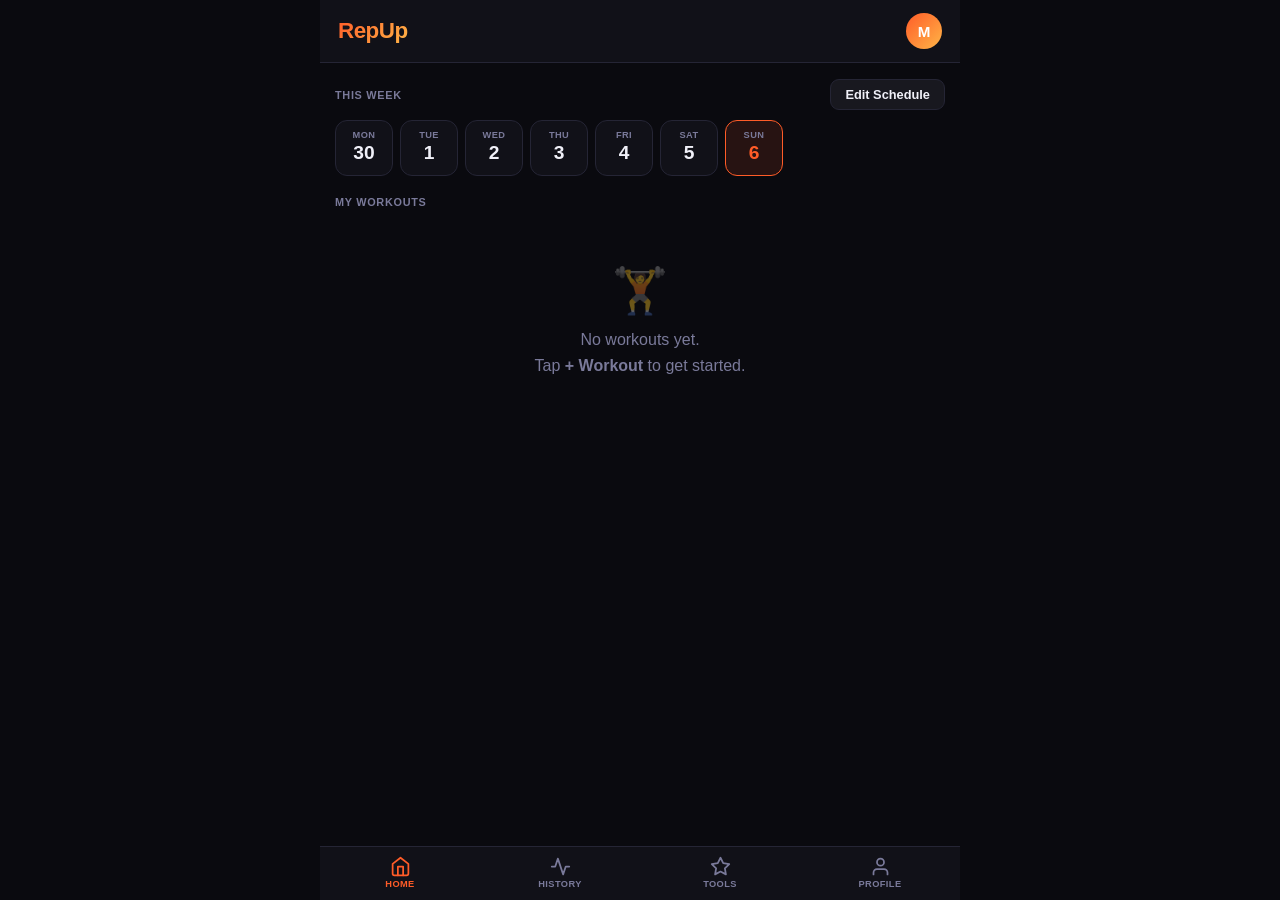
==== commit 4ec70744: "Add files via upload" ====
--- a/repup.html
+++ b/repup.html
@@ -12,64 +12,59 @@
     *{box-sizing:border-box;margin:0;padding:0;-webkit-tap-highlight-color:transparent}
     :root{
       --bg:#0A0A0F;--card:#111118;--card2:#18181F;--border:#252535;
-      --accent:#FF5C28;--gold:#FFB547;--green:#10B981;--red:#EF4444;
+      --accent:#FF5C28;--gold:#FFB547;--green:#10B981;--red:#EF4444;--blue:#3B82F6;
       --text:#F0F0F8;--muted:#7A7A9A;--r:14px;
     }
-    html,body{height:100%;overflow:hidden;background:var(--bg);color:var(--text);
+    html,body{height:100%;background:var(--bg);color:var(--text);
       font-family:-apple-system,BlinkMacSystemFont,'Segoe UI',sans-serif}
-
-    /* ── APP SHELL ── */
-    #app{display:flex;flex-direction:column;height:100%;max-width:600px;margin:0 auto}
-    header{
-      flex-shrink:0;display:flex;align-items:center;justify-content:space-between;
-      padding:14px 18px;padding-top:calc(14px + env(safe-area-inset-top));
-      background:var(--card);border-bottom:1px solid var(--border);
-    }
+    #app{position:fixed;top:0;left:0;right:0;bottom:0;display:flex;flex-direction:column;max-width:640px;margin:0 auto}
+    button,.wcard,.excheck,.sday,.hhead,.import-cta,.stab,.nbt,.prow,.ex-expand,.ai-daycard{
+      touch-action:manipulation;-webkit-user-select:none;user-select:none}
+
+    /* ── HEADER ── */
+    header{flex-shrink:0;display:flex;align-items:center;justify-content:space-between;
+      padding:13px 18px;padding-top:calc(13px + env(safe-area-inset-top));
+      background:var(--card);border-bottom:1px solid var(--border)}
     .logo{font-size:1.4rem;font-weight:900;letter-spacing:-.5px;
       background:linear-gradient(135deg,#FF5C28,#FFB547);
       -webkit-background-clip:text;-webkit-text-fill-color:transparent;background-clip:text}
-    main{flex:1;overflow-y:auto;overflow-x:hidden;padding:16px 16px 8px;-webkit-overflow-scrolling:touch}
-    #bottom-nav{
-      flex-shrink:0;display:flex;background:var(--card);border-top:1px solid var(--border);
-      padding-bottom:calc(6px + env(safe-area-inset-bottom))
-    }
-    .nbt{
-      flex:1;display:flex;flex-direction:column;align-items:center;gap:2px;
-      padding:9px 4px 5px;border:none;background:none;color:var(--muted);
-      cursor:pointer;font-size:.6rem;font-weight:700;text-transform:uppercase;letter-spacing:.4px;
-      transition:color .15s
-    }
-    .nbt svg{width:22px;height:22px;stroke:currentColor;fill:none;stroke-width:2;stroke-linecap:round;stroke-linejoin:round}
+
+    /* ── MAIN / NAV ── */
+    main{flex:1;overflow-y:auto;overflow-x:hidden;padding:14px 15px 8px;-webkit-overflow-scrolling:touch}
+    #bottom-nav{flex-shrink:0;display:flex;background:var(--card);border-top:1px solid var(--border);
+      padding-bottom:calc(6px + env(safe-area-inset-bottom))}
+    .nbt{flex:1;display:flex;flex-direction:column;align-items:center;gap:2px;padding:9px 4px 5px;
+      border:none;background:none;color:var(--muted);cursor:pointer;
+      font-size:.58rem;font-weight:700;text-transform:uppercase;letter-spacing:.4px;transition:color .15s}
+    .nbt svg{width:21px;height:21px;stroke:currentColor;fill:none;stroke-width:2;stroke-linecap:round;stroke-linejoin:round}
     .nbt.on{color:var(--accent)}
 
     /* ── VIEWS ── */
-    .view{display:none}
-    .view.on{display:block;animation:fadeUp .2s ease}
-    @keyframes fadeUp{from{opacity:0;transform:translateY(8px)}to{opacity:1;transform:none}}
+    .view{display:none}.view.on{display:block;animation:fadeUp .18s ease}
+    @keyframes fadeUp{from{opacity:0;transform:translateY(6px)}to{opacity:1;transform:none}}
 
     /* ── BUTTONS ── */
-    .btn{display:inline-flex;align-items:center;justify-content:center;gap:6px;
-      border:none;border-radius:10px;font-family:inherit;font-weight:700;cursor:pointer;
-      transition:opacity .15s,transform .1s;padding:10px 18px;font-size:.88rem}
-    .btn:active{transform:scale(.96)}
+    button{cursor:pointer;border:none;font-family:inherit;transition:opacity .15s,transform .1s}
+    button:active{transform:scale(.96)}
+    .btn{display:inline-flex;align-items:center;justify-content:center;gap:5px;
+      border-radius:10px;font-weight:700;padding:10px 18px;font-size:.875rem}
     .btn-o{background:linear-gradient(135deg,#FF5C28,#FFB547);color:#fff}
     .btn-o:hover{opacity:.88}
     .btn-g{background:var(--card2);color:var(--text);border:1px solid var(--border)}
     .btn-g:hover{border-color:var(--accent);color:var(--accent)}
-    .btn-red{background:rgba(239,68,68,.12);color:var(--red);border:none;border-radius:8px;
-      padding:6px 12px;font-size:.8rem;font-weight:700}
+    .btn-blue{background:rgba(59,130,246,.15);color:var(--blue);border:1px solid rgba(59,130,246,.3);border-radius:9px;padding:7px 14px;font-size:.82rem;font-weight:700}
+    .btn-red{background:rgba(239,68,68,.12);color:var(--red);border-radius:8px;padding:6px 12px;font-size:.8rem;font-weight:700}
     .btn-sm{padding:7px 14px;font-size:.8rem;border-radius:9px}
-    .btn-icon{background:none;border:none;color:var(--muted);padding:6px;border-radius:8px;
-      cursor:pointer;font-size:1rem;transition:background .12s,color .12s}
+    .btn-icon{background:none;color:var(--muted);padding:6px;border-radius:8px;font-size:1rem}
     .btn-icon:hover{background:var(--card2);color:var(--text)}
     .ibt{width:36px;height:36px;border-radius:50%;background:linear-gradient(135deg,#FF5C28,#FFB547);
       border:none;color:#fff;font-size:.95rem;font-weight:900;cursor:pointer;flex-shrink:0}
 
-    /* ── TYPOGRAPHY HELPERS ── */
-    .sec{font-size:.7rem;font-weight:800;text-transform:uppercase;letter-spacing:.7px;color:var(--muted)}
-    .sec-row{display:flex;align-items:center;justify-content:space-between;margin:18px 0 10px}
-    .badge{display:inline-block;font-size:.65rem;font-weight:800;text-transform:uppercase;
-      letter-spacing:.3px;padding:3px 8px;border-radius:99px}
+    /* ── HELPERS ── */
+    .sec{font-size:.68rem;font-weight:800;text-transform:uppercase;letter-spacing:.7px;color:var(--muted)}
+    .sec-row{display:flex;align-items:center;justify-content:space-between;margin:16px 0 10px}
+    .hidden{display:none!important}
+    .badge{display:inline-block;font-size:.63rem;font-weight:800;text-transform:uppercase;letter-spacing:.3px;padding:3px 8px;border-radius:99px}
     .bp{background:rgba(139,92,246,.18);color:#A78BFA}
     .bl{background:rgba(236,72,153,.18);color:#F472B6}
     .bleg{background:rgba(16,185,129,.18);color:#34D399}
@@ -79,165 +74,180 @@
 
     /* ── WORKOUT CARDS ── */
     .wgrid{display:grid;gap:11px}
-    .wcard{background:var(--card);border:1px solid var(--border);border-radius:var(--r);
-      overflow:hidden;cursor:pointer;transition:border-color .15s,transform .12s}
-    .wcard:hover,.wcard:active{border-color:rgba(255,92,40,.5);transform:translateY(-1px)}
+    .wcard{background:var(--card);border:1px solid var(--border);border-radius:var(--r);overflow:hidden;cursor:pointer;transition:border-color .15s,transform .12s}
+    .wcard:hover{border-color:rgba(255,92,40,.45);transform:translateY(-1px)}
     .wcard-bar{height:3px;background:linear-gradient(90deg,#FF5C28,#FFB547)}
-    .wcard-body{padding:14px 16px}
-    .wcard-head{display:flex;align-items:flex-start;justify-content:space-between;margin-bottom:10px}
-    .wcard-name{font-size:1rem;font-weight:800;line-height:1.2;flex:1;margin-right:8px}
+    .wcard-body{padding:13px 15px}
+    .wcard-head{display:flex;align-items:flex-start;justify-content:space-between;margin-bottom:8px;gap:8px}
+    .wcard-left{flex:1;min-width:0}
+    .wcard-name{font-size:1rem;font-weight:800;line-height:1.2}
+    .wcard-day{font-size:.72rem;color:var(--accent);font-weight:700;margin-top:2px}
     .wcard-pills{display:flex;flex-direction:column;gap:2px}
-    .wcard-pill{font-size:.78rem;color:var(--muted)}
-    .wcard-pill::before{content:'· '}
-    .wcard-more{font-size:.73rem;color:var(--accent);font-weight:700;margin-top:3px}
-    .wcard-none{font-size:.8rem;color:var(--muted);font-style:italic}
+    .wcard-pill{font-size:.75rem;color:var(--muted)}.wcard-pill::before{content:'· '}
+    .wcard-more{font-size:.72rem;color:var(--accent);font-weight:700;margin-top:2px}
 
     /* ── SCHEDULE STRIP ── */
     .sstrip{display:flex;gap:7px;overflow-x:auto;padding-bottom:4px;scrollbar-width:none}
     .sstrip::-webkit-scrollbar{display:none}
-    .sday{flex:0 0 auto;min-width:58px;background:var(--card);border:1.5px solid var(--border);
-      border-radius:12px;padding:9px 6px;text-align:center;transition:all .15s}
+    .sday{flex:0 0 auto;min-width:58px;background:var(--card);border:1.5px solid var(--border);border-radius:12px;padding:9px 6px;text-align:center;transition:all .15s}
     .sday.has{border-color:rgba(255,92,40,.35);background:rgba(255,92,40,.06);cursor:pointer}
     .sday.today{border-color:var(--accent);background:rgba(255,92,40,.12)}
-    .sday-d{font-size:.6rem;font-weight:800;text-transform:uppercase;letter-spacing:.4px;color:var(--muted)}
+    .sday-d{font-size:.58rem;font-weight:800;text-transform:uppercase;letter-spacing:.4px;color:var(--muted)}
     .sday-n{font-size:1.2rem;font-weight:900;margin:2px 0}
     .sday.today .sday-n{color:var(--accent)}
     .sday-w{font-size:.58rem;font-weight:700;color:var(--accent);white-space:nowrap;overflow:hidden;text-overflow:ellipsis;max-width:54px}
 
     /* ── DETAIL VIEW ── */
-    .dtop{display:flex;align-items:center;gap:10px;margin-bottom:18px}
+    .dtop{display:flex;align-items:center;gap:10px;margin-bottom:16px}
     .dbk{width:36px;height:36px;border-radius:10px;background:var(--card2);border:1px solid var(--border);
       color:var(--text);font-size:1.1rem;cursor:pointer;display:flex;align-items:center;justify-content:center;flex-shrink:0}
     .dinfo{flex:1;min-width:0}
-    .dname{font-size:1.2rem;font-weight:900;white-space:nowrap;overflow:hidden;text-overflow:ellipsis}
-    .dacts{display:flex;gap:6px;flex-shrink:0}
-
-    /* Progress bar */
+    .dname{font-size:1.15rem;font-weight:900;white-space:nowrap;overflow:hidden;text-overflow:ellipsis}
+    .dday-label{font-size:.75rem;color:var(--accent);font-weight:700;margin-top:1px}
+    .dacts{display:flex;gap:5px;flex-shrink:0}
     .progbar-wrap{background:var(--card);border:1px solid var(--border);border-radius:var(--r);
-      padding:14px 16px;margin-bottom:14px;display:flex;align-items:center;gap:14px}
-    .progbar-outer{flex:1;height:8px;background:var(--card2);border-radius:99px;overflow:hidden}
-    .progbar-fill{height:100%;background:linear-gradient(90deg,#FF5C28,#FFB547);border-radius:99px;transition:width .35s ease}
-    .progbar-pct{font-size:.82rem;font-weight:900;color:var(--accent);width:36px;text-align:right}
-    .progbar-label{font-size:.82rem;color:var(--muted)}
-
-    /* Exercise cards */
+      padding:13px 15px;margin-bottom:13px;display:flex;align-items:center;gap:12px}
+    .progbar-outer{flex:1;height:7px;background:var(--card2);border-radius:99px;overflow:hidden}
+    .progbar-fill{height:100%;background:linear-gradient(90deg,#FF5C28,#FFB547);border-radius:99px;transition:width .35s}
+    .progbar-pct{font-size:.8rem;font-weight:900;color:var(--accent);width:34px;text-align:right}
+
+    /* ── EXERCISE CARDS ── */
     .exlist{display:flex;flex-direction:column;gap:8px}
-    .excard{background:var(--card);border:1.5px solid var(--border);border-radius:var(--r);
-      display:flex;align-items:center;gap:12px;padding:13px 14px;transition:opacity .2s,border-color .15s}
+    .excard{background:var(--card);border:1.5px solid var(--border);border-radius:var(--r);overflow:hidden;transition:border-color .15s}
+    .excard-main{display:flex;align-items:center;gap:11px;padding:12px 13px}
     .excard.done{opacity:.42}
     .excard.done .exname{text-decoration:line-through}
-    .excheck{width:28px;height:28px;border-radius:50%;border:2px solid var(--border);background:transparent;
+    .excheck{width:27px;height:27px;border-radius:50%;border:2px solid var(--border);background:transparent;
       cursor:pointer;display:flex;align-items:center;justify-content:center;flex-shrink:0;
-      font-size:.85rem;color:#fff;transition:all .18s;user-select:none}
+      font-size:.85rem;color:#fff;transition:all .18s}
     .excheck.on{background:var(--green);border-color:var(--green)}
+    .exicon{font-size:1.3rem;flex-shrink:0;width:28px;text-align:center}
     .exbody{flex:1;min-width:0}
-    .exname{font-size:.92rem;font-weight:700}
-    .exmeta{font-size:.75rem;color:var(--muted);margin-top:2px}
+    .exname{font-size:.9rem;font-weight:700}
+    .exmeta{font-size:.73rem;color:var(--muted);margin-top:2px}
     .exmeta b{color:var(--gold)}
-    .exnotes{font-size:.72rem;color:var(--muted);font-style:italic;margin-top:2px}
-    .exacts{display:flex;gap:2px;flex-shrink:0}
+    .exacts{display:flex;gap:1px;flex-shrink:0}
+    .exinfo-panel{display:none;padding:0 13px 12px 13px;border-top:1px solid var(--border)}
+    .exinfo-panel.open{display:block}
+    .exdesc{font-size:.8rem;color:var(--muted);line-height:1.6;margin-bottom:8px}
+    .extip{font-size:.75rem;color:var(--gold);font-style:italic;margin-bottom:8px}
+    .muscle-chips{display:flex;flex-wrap:wrap;gap:5px}
+    .mchip{font-size:.65rem;font-weight:800;text-transform:uppercase;letter-spacing:.3px;padding:3px 8px;border-radius:99px}
+    .mchip.primary{background:rgba(255,92,40,.2);color:var(--accent)}
+    .mchip.secondary{background:rgba(255,181,71,.15);color:var(--gold)}
+
+    /* Muscle body diagram */
+    .muscle-map{display:flex;gap:12px;align-items:flex-start;margin-top:10px}
+    .muscle-svg-wrap{flex-shrink:0}
+    .muscle-svg-wrap svg .m{fill:#252535;transition:fill .2s}
+    .muscle-svg-wrap svg .m.pri{fill:#FF5C28}
+    .muscle-svg-wrap svg .m.sec{fill:#FFB547}
+    .muscle-svg-wrap svg .m.bg{fill:none;stroke:#252535;stroke-width:1.5}
+    .muscle-legend{flex:1}
+    .mleg-row{font-size:.73rem;margin-bottom:4px;display:flex;align-items:center;gap:6px}
+    .mleg-dot{width:8px;height:8px;border-radius:50%;flex-shrink:0}
 
     /* ── HISTORY ── */
     .hcard{background:var(--card);border:1px solid var(--border);border-radius:var(--r);overflow:hidden;margin-bottom:10px}
-    .hhead{display:flex;align-items:center;justify-content:space-between;padding:13px 15px;cursor:pointer}
+    .hhead{display:flex;align-items:center;justify-content:space-between;padding:12px 15px;cursor:pointer}
     .hhead:hover{background:var(--card2)}
     .hdate{font-size:.88rem;font-weight:800}
-    .hwname{font-size:.75rem;color:var(--accent);font-weight:700;margin-top:1px}
-    .hmeta{text-align:right;font-size:.72rem;color:var(--muted);line-height:1.5}
-    .hbody{display:none;padding:2px 15px 13px;border-top:1px solid var(--border)}
+    .hwname{font-size:.73rem;color:var(--accent);font-weight:700;margin-top:1px}
+    .hmeta{text-align:right;font-size:.7rem;color:var(--muted);line-height:1.5}
+    .hbody{display:none;padding:2px 15px 12px;border-top:1px solid var(--border)}
     .hbody.open{display:block}
-    .hrow{display:flex;align-items:center;gap:9px;padding:6px 0;border-bottom:1px solid var(--border);font-size:.82rem}
+    .hrow{display:flex;align-items:center;gap:9px;padding:6px 0;border-bottom:1px solid var(--border);font-size:.8rem}
     .hrow:last-child{border:none}
-    .hex{flex:1;font-weight:600}
-    .hd{color:var(--muted);white-space:nowrap}
-    .hw{color:var(--accent);font-weight:700}
-
-    /* ── TOOLS / IMPORT ── */
-    .subtabs{display:flex;gap:7px;margin-bottom:18px}
-    .stab{padding:7px 16px;border-radius:99px;font-size:.8rem;font-weight:700;cursor:pointer;
-      border:1.5px solid var(--border);background:transparent;color:var(--muted);transition:all .15s;font-family:inherit}
+    .hex{flex:1;font-weight:600}.hd{color:var(--muted);white-space:nowrap}.hw{color:var(--accent);font-weight:700}
+
+    /* ── TOOLS ── */
+    .subtabs{display:flex;gap:6px;margin-bottom:16px;overflow-x:auto;padding-bottom:2px;scrollbar-width:none}
+    .subtabs::-webkit-scrollbar{display:none}
+    .stab{flex-shrink:0;padding:7px 14px;border-radius:99px;font-size:.78rem;font-weight:700;cursor:pointer;
+      border:1.5px solid var(--border);background:transparent;color:var(--muted);transition:all .15s;font-family:inherit;white-space:nowrap}
     .stab.on{background:var(--accent);color:#fff;border-color:var(--accent)}
 
-    /* Import notes special button */
-    .import-cta{
-      background:linear-gradient(135deg,rgba(255,92,40,.15),rgba(255,181,71,.1));
-      border:1.5px solid rgba(255,92,40,.4);border-radius:var(--r);
-      padding:20px;margin-bottom:16px;text-align:center;cursor:pointer;transition:all .15s
-    }
-    .import-cta:hover{border-color:var(--accent);background:linear-gradient(135deg,rgba(255,92,40,.22),rgba(255,181,71,.15))}
-    .import-cta-icon{font-size:2.2rem;margin-bottom:8px}
-    .import-cta-title{font-size:1.05rem;font-weight:900;margin-bottom:4px}
-    .import-cta-sub{font-size:.8rem;color:var(--muted);line-height:1.5}
-
-    .steps{background:var(--card);border:1px solid var(--border);border-radius:var(--r);padding:14px 16px;margin-bottom:14px}
-    .step{display:flex;align-items:flex-start;gap:10px;padding:6px 0}
+    /* Import Notes CTA */
+    .import-cta{background:linear-gradient(135deg,rgba(255,92,40,.14),rgba(255,181,71,.08));
+      border:1.5px solid rgba(255,92,40,.35);border-radius:var(--r);padding:18px;margin-bottom:14px;
+      text-align:center;cursor:pointer;transition:all .15s}
+    .import-cta:hover{border-color:var(--accent)}
+    .import-cta-icon{font-size:2rem;margin-bottom:6px}
+    .import-cta-title{font-size:1rem;font-weight:900;margin-bottom:3px}
+    .import-cta-sub{font-size:.78rem;color:var(--muted);line-height:1.5}
+    .steps{background:var(--card);border:1px solid var(--border);border-radius:var(--r);padding:13px 15px;margin-bottom:13px}
+    .step{display:flex;align-items:flex-start;gap:9px;padding:5px 0}
     .step:not(:last-child){border-bottom:1px solid var(--border)}
-    .step-num{width:22px;height:22px;border-radius:50%;background:var(--accent);color:#fff;
-      font-size:.72rem;font-weight:900;display:flex;align-items:center;justify-content:center;flex-shrink:0;margin-top:1px}
-    .step-text{font-size:.85rem;line-height:1.5;color:var(--muted)}
-    .step-text b{color:var(--text)}
-
-    .ai-daycard{background:var(--card);border:1px solid var(--border);border-radius:var(--r);margin-bottom:10px;overflow:hidden}
-    .ai-dh{display:flex;align-items:center;gap:10px;padding:12px 15px;background:var(--card2);border-bottom:1px solid var(--border)}
-    .ai-db{padding:8px 15px 12px}
-    .ai-erow{display:flex;align-items:center;gap:10px;padding:6px 0;border-bottom:1px solid var(--border);font-size:.82rem}
+    .step-num{width:20px;height:20px;border-radius:50%;background:var(--accent);color:#fff;
+      font-size:.68rem;font-weight:900;display:flex;align-items:center;justify-content:center;flex-shrink:0;margin-top:1px}
+    .step-text{font-size:.82rem;line-height:1.5;color:var(--muted)}.step-text b{color:var(--text)}
+
+    /* AI day cards */
+    .ai-daycard{background:var(--card);border:1px solid var(--border);border-radius:var(--r);margin-bottom:10px;overflow:hidden;cursor:default}
+    .ai-dh{display:flex;align-items:center;gap:10px;padding:11px 14px;background:var(--card2);border-bottom:1px solid var(--border)}
+    .ai-db{padding:8px 14px 12px}
+    .ai-erow{display:flex;align-items:center;gap:10px;padding:5px 0;border-bottom:1px solid var(--border);font-size:.8rem}
     .ai-erow:last-child{border:none}
     .ai-ename{font-weight:700;flex:1}
-    .ai-em{color:var(--muted);white-space:nowrap}
+    .ai-em{color:var(--muted);white-space:nowrap;font-size:.75rem}
+
+    /* Exercise Info Cards */
+    .libcard{background:var(--card);border:1px solid var(--border);border-radius:var(--r);margin-bottom:10px;overflow:hidden}
+    .libcard-head{display:flex;align-items:center;gap:10px;padding:12px 14px}
+    .libcard-icon{font-size:1.6rem;flex-shrink:0}
+    .libcard-info{flex:1;min-width:0}
+    .libcard-name{font-size:.95rem;font-weight:800}
+    .libcard-type{font-size:.7rem;color:var(--muted);margin-top:1px}
+    .libcard-body{padding:0 14px 13px;border-top:1px solid var(--border)}
+    .libcard-desc{font-size:.8rem;color:var(--muted);line-height:1.6;margin-top:10px;margin-bottom:8px}
+    .libcard-tip{font-size:.75rem;color:var(--gold);font-style:italic;margin-bottom:8px}
+    .libcard-map{margin-top:8px}
 
     /* ── PROFILE ── */
-    .phero{background:var(--card);border:1px solid var(--border);border-radius:var(--r);
-      padding:24px;text-align:center;margin-bottom:18px}
-    .pav{width:68px;height:68px;border-radius:50%;background:linear-gradient(135deg,#FF5C28,#FFB547);
-      display:flex;align-items:center;justify-content:center;font-size:1.7rem;font-weight:900;color:#fff;margin:0 auto 10px}
-    .pname{font-size:1.2rem;font-weight:900}
-    .pstats{display:flex;justify-content:center;gap:28px;margin-top:14px}
-    .psn{font-size:1.3rem;font-weight:900;color:var(--accent)}
-    .psl{font-size:.65rem;color:var(--muted);text-transform:uppercase;letter-spacing:.4px}
-    .prow{display:flex;align-items:center;gap:11px;background:var(--card);border:1.5px solid var(--border);
-      border-radius:12px;padding:12px 14px;margin-bottom:8px;transition:border-color .15s}
+    .phero{background:var(--card);border:1px solid var(--border);border-radius:var(--r);padding:22px;text-align:center;margin-bottom:16px}
+    .pav{width:64px;height:64px;border-radius:50%;background:linear-gradient(135deg,#FF5C28,#FFB547);
+      display:flex;align-items:center;justify-content:center;font-size:1.6rem;font-weight:900;color:#fff;margin:0 auto 10px}
+    .pname{font-size:1.15rem;font-weight:900}
+    .pstats{display:flex;justify-content:center;gap:26px;margin-top:13px}
+    .psn{font-size:1.3rem;font-weight:900;color:var(--accent)}.psl{font-size:.62rem;color:var(--muted);text-transform:uppercase;letter-spacing:.4px}
+    .prow{display:flex;align-items:center;gap:11px;background:var(--card);border:1.5px solid var(--border);border-radius:12px;padding:11px 13px;margin-bottom:8px;transition:border-color .15s;cursor:default}
     .prow.active{border-color:var(--accent);background:rgba(255,92,40,.07)}
-    .pav-sm{width:36px;height:36px;border-radius:50%;background:linear-gradient(135deg,#FF5C28,#FFB547);
-      display:flex;align-items:center;justify-content:center;font-size:.9rem;font-weight:900;color:#fff;flex-shrink:0}
-    .pn{flex:1;font-weight:700}
-    .pa-tag{font-size:.65rem;font-weight:800;color:var(--accent);text-transform:uppercase}
+    .pav-sm{width:34px;height:34px;border-radius:50%;background:linear-gradient(135deg,#FF5C28,#FFB547);
+      display:flex;align-items:center;justify-content:center;font-size:.85rem;font-weight:900;color:#fff;flex-shrink:0}
+    .pn{flex:1;font-weight:700;font-size:.9rem}
+    .pa-tag{font-size:.62rem;font-weight:800;color:var(--accent);text-transform:uppercase}
 
     /* ── FORMS / MODALS ── */
-    .overlay{position:fixed;inset:0;background:rgba(0,0,0,.75);backdrop-filter:blur(6px);
+    .overlay{position:fixed;inset:0;background:rgba(0,0,0,.78);backdrop-filter:blur(5px);
       z-index:500;display:flex;align-items:flex-end;justify-content:center}
-    .overlay.hide{display:none}
-    .sheet{
-      background:var(--card);border:1px solid var(--border);border-radius:20px 20px 0 0;
-      width:100%;max-width:560px;padding:20px 20px calc(20px + env(safe-area-inset-bottom));
-      max-height:90vh;overflow-y:auto
-    }
+    .overlay.hidden{display:none}
+    .sheet{background:var(--card);border:1px solid var(--border);border-radius:20px 20px 0 0;
+      width:100%;max-width:560px;padding:20px 20px;padding-bottom:calc(20px + env(safe-area-inset-bottom));
+      max-height:88vh;overflow-y:auto}
     @media(min-height:600px) and (min-width:480px){.overlay{align-items:center}.sheet{border-radius:20px;max-height:85vh}}
-    .drag{width:36px;height:4px;background:var(--border);border-radius:99px;margin:0 auto 18px}
-    .sheet h2{font-size:1.15rem;font-weight:900;margin-bottom:16px}
-    .fg{margin-bottom:13px}
-    .fg label{display:block;font-size:.68rem;font-weight:800;text-transform:uppercase;letter-spacing:.4px;color:var(--muted);margin-bottom:5px}
-    input,select,textarea{
-      width:100%;background:var(--card2);border:1.5px solid var(--border);border-radius:9px;
-      color:var(--text);padding:10px 13px;font-size:.9rem;outline:none;font-family:inherit;
-      transition:border-color .15s;-webkit-appearance:none
-    }
+    .drag{width:36px;height:4px;background:var(--border);border-radius:99px;margin:0 auto 16px}
+    .sheet h2{font-size:1.1rem;font-weight:900;margin-bottom:14px}
+    .fg{margin-bottom:12px}
+    .fg label{display:block;font-size:.65rem;font-weight:800;text-transform:uppercase;letter-spacing:.4px;color:var(--muted);margin-bottom:5px}
+    input,select,textarea{width:100%;background:var(--card2);border:1.5px solid var(--border);border-radius:9px;
+      color:var(--text);padding:10px 12px;font-size:.88rem;outline:none;font-family:inherit;
+      transition:border-color .15s;-webkit-appearance:none;appearance:none}
     input:focus,select:focus,textarea:focus{border-color:var(--accent)}
     select option{background:var(--card2)}
-    textarea{resize:vertical;min-height:72px}
-    .frow{display:grid;grid-template-columns:1fr 1fr 1fr;gap:10px}
-    .sacts{display:flex;gap:8px;justify-content:flex-end;margin-top:18px}
-
-    /* ── EMPTY STATES ── */
-    .empty{text-align:center;padding:50px 20px;color:var(--muted)}
-    .empty-i{font-size:3rem;margin-bottom:12px;opacity:.45}
-    .empty p{margin-bottom:16px;line-height:1.6}
+    textarea{resize:vertical;min-height:70px}
+    .frow{display:grid;grid-template-columns:1fr 1fr 1fr;gap:9px}
+    .sacts{display:flex;gap:8px;justify-content:flex-end;margin-top:16px}
+
+    /* ── EMPTY ── */
+    .empty{text-align:center;padding:46px 20px;color:var(--muted)}
+    .empty-i{font-size:2.8rem;margin-bottom:10px;opacity:.4}
+    .empty p{margin-bottom:14px;line-height:1.6}
 
     @media(max-width:380px){.frow{grid-template-columns:1fr 1fr}}
   </style>
 </head>
 <body>
 <div id="app">
-
   <header>
     <div class="logo">RepUp</div>
     <div style="display:flex;gap:8px;align-items:center">
@@ -246,7 +256,7 @@
     </div>
   </header>
 
-  <main id="main-scroll">
+  <main id="mscroll">
 
     <!-- HOME -->
     <div class="view on" id="v-home">
@@ -257,7 +267,7 @@
       <div class="sstrip" id="sstrip"></div>
       <div class="sec-row"><span class="sec">My Workouts</span></div>
       <div class="wgrid" id="wgrid"></div>
-      <div class="empty hide" id="empty-home">
+      <div class="empty hidden" id="empty-home">
         <div class="empty-i">🏋️</div>
         <p>No workouts yet.<br>Tap <b>+ Workout</b> to get started.</p>
       </div>
@@ -269,21 +279,24 @@
         <button class="dbk" id="btn-back">←</button>
         <div class="dinfo">
           <div class="dname" id="d-name">—</div>
-          <div id="d-badge"></div>
+          <div style="display:flex;align-items:center;gap:8px">
+            <div id="d-badge"></div>
+            <div class="dday-label" id="d-day-label"></div>
+          </div>
         </div>
         <div class="dacts">
           <button class="btn btn-sm" id="btn-log" style="background:var(--green);color:#fff">Log ✓</button>
           <button class="btn-icon" id="btn-del-w" style="font-size:1.1rem">🗑️</button>
         </div>
       </div>
-      <div id="progbar-wrap" class="progbar-wrap hide">
-        <div class="progbar-label" id="prog-label">0 / 0 done</div>
+      <div id="progbar-wrap" class="progbar-wrap hidden">
+        <span class="sec" id="prog-label" style="white-space:nowrap">0/0</span>
         <div class="progbar-outer"><div class="progbar-fill" id="prog-fill" style="width:0%"></div></div>
         <div class="progbar-pct" id="prog-pct">0%</div>
         <button class="btn btn-o btn-sm" id="btn-add-ex">+ Add</button>
       </div>
       <div class="exlist" id="exlist"></div>
-      <div class="empty hide" id="empty-ex">
+      <div class="empty hidden" id="empty-ex">
         <div class="empty-i">➕</div>
         <p>No exercises yet.</p>
         <button class="btn btn-o" id="btn-add-ex2">+ Add Exercise</button>
@@ -294,9 +307,8 @@
     <div class="view" id="v-history">
       <div class="sec-row" style="margin-top:2px"><span class="sec">Session History</span></div>
       <div id="hlist"></div>
-      <div class="empty hide" id="empty-hist">
-        <div class="empty-i">📋</div>
-        <p>No sessions logged yet.<br>Finish a workout and tap <b>Log ✓</b></p>
+      <div class="empty hidden" id="empty-hist">
+        <div class="empty-i">📋</div><p>No sessions logged yet.<br>Finish a workout and tap <b>Log ✓</b></p>
       </div>
     </div>
 
@@ -304,70 +316,91 @@
     <div class="view" id="v-tools">
       <div class="subtabs" style="margin-top:2px">
         <button class="stab on" data-panel="p-import">📋 Import Notes</button>
+        <button class="stab" data-panel="p-exinfo">💪 Exercise Info</button>
         <button class="stab" data-panel="p-ai">✨ AI Generate</button>
       </div>
 
-      <!-- IMPORT NOTES PANEL -->
+      <!-- IMPORT NOTES -->
       <div id="p-import">
-        <!-- Main CTA button -->
         <div class="import-cta" id="btn-paste-clip">
           <div class="import-cta-icon">📋</div>
           <div class="import-cta-title">Import from Notes App</div>
-          <div class="import-cta-sub">Tap here after copying your workout note.<br>RepUp will read your clipboard automatically.</div>
-        </div>
-
-        <!-- How-to steps -->
+          <div class="import-cta-sub">Tap here after copying your workout note — RepUp reads your clipboard automatically.</div>
+        </div>
         <div class="steps">
-          <div class="step"><div class="step-num">1</div><div class="step-text">Open your <b>Notes app</b> and find your workout note</div></div>
-          <div class="step"><div class="step-num">2</div><div class="step-text"><b>Select all</b> the text and tap <b>Copy</b></div></div>
-          <div class="step"><div class="step-num">3</div><div class="step-text">Come back to RepUp and tap the <b>Import from Notes</b> button above</div></div>
-          <div class="step"><div class="step-num">4</div><div class="step-text">Preview your workouts and tap <b>Import</b> to save them</div></div>
-        </div>
-
-        <div style="text-align:center;margin:8px 0 14px;color:var(--muted);font-size:.8rem">— or type / paste manually below —</div>
-
-        <div class="fg">
-          <textarea id="notes-txt" rows="8" placeholder="Monday - Push Day&#10;- Bench Press 3x10 135lbs&#10;- Overhead Press 3x8&#10;- Tricep Dips 3x12&#10;&#10;Wednesday - Pull Day&#10;Deadlift 4x5&#10;Pull Ups 3x8&#10;Barbell Row 3x10 @ 95lbs"></textarea>
-        </div>
-        <div style="display:flex;gap:10px;align-items:center;margin-bottom:14px">
+          <div class="step"><div class="step-num">1</div><div class="step-text">Open <b>Notes app</b> and find your workout</div></div>
+          <div class="step"><div class="step-num">2</div><div class="step-text"><b>Select All</b> the text and tap <b>Copy</b></div></div>
+          <div class="step"><div class="step-num">3</div><div class="step-text">Come back to RepUp and tap the button above</div></div>
+          <div class="step"><div class="step-num">4</div><div class="step-text">Preview and tap <b>Import All</b> to save</div></div>
+        </div>
+        <div style="text-align:center;margin:6px 0 12px;color:var(--muted);font-size:.78rem">— or paste manually below —</div>
+        <div class="fg"><textarea id="notes-txt" rows="7" placeholder="Monday - Push Day&#10;- Bench Press 3x10 135lbs&#10;- Overhead Press 3x8&#10;&#10;Wednesday - Pull Day&#10;Deadlift 4x5&#10;Pull Ups 3x8"></textarea></div>
+        <div style="display:flex;gap:9px;align-items:center;margin-bottom:13px">
           <button class="btn btn-o" id="btn-parse">Parse Notes</button>
-          <span id="parse-msg" style="font-size:.8rem;color:var(--muted)"></span>
-        </div>
-        <div id="notes-result" class="hide">
-          <div style="display:flex;align-items:center;justify-content:space-between;margin-bottom:12px">
-            <span style="font-weight:800">Parsed Workout</span>
+          <span id="parse-msg" style="font-size:.78rem;color:var(--muted)"></span>
+        </div>
+        <div id="notes-result" class="hidden">
+          <div style="display:flex;align-items:center;justify-content:space-between;margin-bottom:10px">
+            <span style="font-weight:800;font-size:.9rem">Parsed Workout</span>
             <button class="btn btn-o btn-sm" id="btn-import-notes">Import All →</button>
           </div>
           <div id="notes-cards"></div>
         </div>
       </div>
 
-      <!-- AI PANEL -->
-      <div id="p-ai" class="hide">
+      <!-- EXERCISE INFO -->
+      <div id="p-exinfo" class="hidden">
         <div style="margin-bottom:16px">
-          <div style="font-size:1.1rem;font-weight:900;margin-bottom:5px">✨ AI Plan Generator</div>
-          <div style="font-size:.83rem;color:var(--muted)">Describe your goals — AI builds a complete workout plan.</div>
+          <div style="font-size:1.1rem;font-weight:900;margin-bottom:5px">💪 Exercise Descriptions</div>
+          <div style="font-size:.82rem;color:var(--muted);line-height:1.5">Paste exercise names (one per line, or from your Notes app) and AI will add descriptions, tips, and muscle diagrams to every exercise in your workouts.</div>
+        </div>
+        <div class="import-cta" id="btn-paste-clip-ex">
+          <div class="import-cta-icon">📋</div>
+          <div class="import-cta-title">Paste Exercise List from Notes</div>
+          <div class="import-cta-sub">Copy your exercise list in Notes, then tap here to import it.</div>
         </div>
         <div class="fg">
-          <label>Your Goals</label>
-          <textarea id="ai-txt" rows="5" placeholder="e.g. Push/pull/legs split, 3 days a week, intermediate level, I have a barbell and dumbbells"></textarea>
-        </div>
-        <div style="display:flex;gap:10px;align-items:center;margin-bottom:14px">
-          <button class="btn btn-o" id="btn-ai-gen">✨ Generate Plan</button>
-          <span id="ai-msg" style="font-size:.8rem;color:var(--muted)"></span>
-        </div>
-        <div style="background:var(--card);border:1px solid var(--border);border-radius:var(--r);padding:14px;margin-bottom:14px">
-          <div style="font-size:.78rem;font-weight:800;color:var(--accent);margin-bottom:5px">🔑 API Key Required</div>
-          <div style="font-size:.75rem;color:var(--muted);margin-bottom:9px">Free Anthropic key needed. Stored only in your browser.</div>
+          <label>Exercise Names (one per line, or paste a full workout note)</label>
+          <textarea id="exinfo-txt" rows="7" placeholder="Bench Press&#10;Squat&#10;Deadlift&#10;Pull Ups&#10;Overhead Press&#10;&#10;Or paste a full workout note — AI will extract the exercises automatically."></textarea>
+        </div>
+        <div style="display:flex;gap:9px;align-items:center;margin-bottom:13px">
+          <button class="btn btn-o" id="btn-gen-info">✨ Generate Descriptions</button>
+          <span id="exinfo-msg" style="font-size:.78rem;color:var(--muted)"></span>
+        </div>
+        <div style="background:var(--card);border:1px solid var(--border);border-radius:var(--r);padding:13px;margin-bottom:13px">
+          <div style="font-size:.75rem;font-weight:800;color:var(--accent);margin-bottom:5px">🔑 API Key Required</div>
+          <div style="font-size:.73rem;color:var(--muted);margin-bottom:8px">Free Anthropic key — stored only in your browser.</div>
           <div style="display:flex;gap:7px">
             <input type="password" id="ai-key" placeholder="sk-ant-..." style="flex:1"/>
             <button class="btn btn-o btn-sm" id="btn-save-key">Save</button>
           </div>
-          <div id="key-msg" style="font-size:.72rem;margin-top:5px;color:var(--muted)"></div>
-        </div>
-        <div id="ai-result" class="hide">
-          <div style="display:flex;align-items:center;justify-content:space-between;margin-bottom:11px">
-            <span style="font-weight:800">Generated Plan</span>
+          <div id="key-msg" style="font-size:.7rem;margin-top:5px;color:var(--muted)"></div>
+        </div>
+        <div id="exinfo-result" class="hidden">
+          <div style="display:flex;align-items:center;justify-content:space-between;margin-bottom:10px">
+            <span style="font-weight:800;font-size:.9rem">Generated Info</span>
+            <button class="btn btn-o btn-sm" id="btn-import-exinfo">Save to Library →</button>
+          </div>
+          <div id="exinfo-cards"></div>
+        </div>
+      </div>
+
+      <!-- AI GENERATE -->
+      <div id="p-ai" class="hidden">
+        <div style="margin-bottom:14px">
+          <div style="font-size:1.1rem;font-weight:900;margin-bottom:5px">✨ AI Plan Generator</div>
+          <div style="font-size:.82rem;color:var(--muted)">Describe your goals — AI builds a full workout plan.</div>
+        </div>
+        <div class="fg"><label>Your Goals</label>
+          <textarea id="ai-txt" rows="5" placeholder="e.g. Push/pull/legs, 3 days/week, intermediate, dumbbells + barbell"></textarea>
+        </div>
+        <div style="display:flex;gap:9px;align-items:center;margin-bottom:13px">
+          <button class="btn btn-o" id="btn-ai-gen">✨ Generate Plan</button>
+          <span id="ai-msg" style="font-size:.78rem;color:var(--muted)"></span>
+        </div>
+        <div id="ai-result" class="hidden">
+          <div style="display:flex;align-items:center;justify-content:space-between;margin-bottom:10px">
+            <span style="font-weight:800;font-size:.9rem">Generated Plan</span>
             <button class="btn btn-o btn-sm" id="btn-import-ai">Import All →</button>
           </div>
           <div id="ai-cards"></div>
@@ -380,8 +413,8 @@
       <div class="phero" id="phero"></div>
       <div class="sec-row"><span class="sec">All Profiles</span></div>
       <div id="plist"></div>
-      <div style="background:var(--card);border:1px solid var(--border);border-radius:var(--r);padding:15px">
-        <div style="font-size:.7rem;font-weight:800;text-transform:uppercase;letter-spacing:.4px;color:var(--muted);margin-bottom:9px">Add Profile</div>
+      <div style="background:var(--card);border:1px solid var(--border);border-radius:var(--r);padding:14px">
+        <div style="font-size:.68rem;font-weight:800;text-transform:uppercase;letter-spacing:.4px;color:var(--muted);margin-bottom:8px">Add Profile</div>
         <div style="display:flex;gap:8px">
           <input id="inp-pname" type="text" placeholder="Your name" maxlength="30" style="flex:1"/>
           <button class="btn btn-o btn-sm" id="btn-add-profile">Create</button>
@@ -389,32 +422,22 @@
       </div>
     </div>
 
-  </main><!-- /main -->
+  </main>
 
   <nav id="bottom-nav">
-    <button class="nbt on" data-v="home">
-      <svg viewBox="0 0 24 24"><path d="M3 9l9-7 9 7v11a2 2 0 01-2 2H5a2 2 0 01-2-2z"/><polyline points="9 22 9 12 15 12 15 22"/></svg>Home
-    </button>
-    <button class="nbt" data-v="history">
-      <svg viewBox="0 0 24 24"><polyline points="22 12 18 12 15 21 9 3 6 12 2 12"/></svg>History
-    </button>
-    <button class="nbt" data-v="tools">
-      <svg viewBox="0 0 24 24"><polygon points="12 2 15.09 8.26 22 9.27 17 14.14 18.18 21.02 12 17.77 5.82 21.02 7 14.14 2 9.27 8.91 8.26 12 2"/></svg>Tools
-    </button>
-    <button class="nbt" data-v="profile">
-      <svg viewBox="0 0 24 24"><path d="M20 21v-2a4 4 0 00-4-4H8a4 4 0 00-4 4v2"/><circle cx="12" cy="7" r="4"/></svg>Profile
-    </button>
+    <button class="nbt on" data-v="home"><svg viewBox="0 0 24 24"><path d="M3 9l9-7 9 7v11a2 2 0 01-2 2H5a2 2 0 01-2-2z"/><polyline points="9 22 9 12 15 12 15 22"/></svg>Home</button>
+    <button class="nbt" data-v="history"><svg viewBox="0 0 24 24"><polyline points="22 12 18 12 15 21 9 3 6 12 2 12"/></svg>History</button>
+    <button class="nbt" data-v="tools"><svg viewBox="0 0 24 24"><polygon points="12 2 15.09 8.26 22 9.27 17 14.14 18.18 21.02 12 17.77 5.82 21.02 7 14.14 2 9.27 8.91 8.26 12 2"/></svg>Tools</button>
+    <button class="nbt" data-v="profile"><svg viewBox="0 0 24 24"><path d="M20 21v-2a4 4 0 00-4-4H8a4 4 0 00-4 4v2"/><circle cx="12" cy="7" r="4"/></svg>Profile</button>
   </nav>
-
-</div><!-- #app -->
-
-<!-- ════ MODALS ════ -->
-
-<div class="overlay hide" id="m-workout">
+</div>
+
+<!-- ══ MODALS ══ -->
+<div class="overlay hidden" id="m-workout">
   <div class="sheet">
     <div class="drag"></div>
     <h2 id="m-workout-h">New Workout</h2>
-    <div class="fg"><label>Name</label><input id="inp-wname" type="text" placeholder="e.g. Monday Push Day" maxlength="60"/></div>
+    <div class="fg"><label>Workout Name</label><input id="inp-wname" type="text" placeholder="e.g. Push Day" maxlength="60"/></div>
     <div class="fg"><label>Category</label>
       <select id="inp-wtag">
         <option value="push">Push — Chest / Shoulders / Triceps</option>
@@ -425,14 +448,26 @@
         <option value="other">Other</option>
       </select>
     </div>
+    <div class="fg"><label>Assign to Day (optional)</label>
+      <select id="inp-wday">
+        <option value="">— No specific day —</option>
+        <option value="1">Monday</option>
+        <option value="2">Tuesday</option>
+        <option value="3">Wednesday</option>
+        <option value="4">Thursday</option>
+        <option value="5">Friday</option>
+        <option value="6">Saturday</option>
+        <option value="0">Sunday</option>
+      </select>
+    </div>
     <div class="sacts">
-      <button class="btn btn-g" onclick="closeModal('m-workout')">Cancel</button>
+      <button class="btn btn-g" id="btn-cancel-workout">Cancel</button>
       <button class="btn btn-o" id="btn-save-workout">Save</button>
     </div>
   </div>
 </div>
 
-<div class="overlay hide" id="m-exercise">
+<div class="overlay hidden" id="m-exercise">
   <div class="sheet">
     <div class="drag"></div>
     <h2 id="m-ex-h">Add Exercise</h2>
@@ -444,20 +479,20 @@
     </div>
     <div class="fg"><label>Notes (optional)</label><textarea id="inp-notes" rows="2" placeholder="e.g. Keep elbows tucked"></textarea></div>
     <div class="sacts">
-      <button class="btn btn-g" onclick="closeModal('m-exercise')">Cancel</button>
+      <button class="btn btn-g" id="btn-cancel-ex">Cancel</button>
       <button class="btn btn-o" id="btn-save-ex">Save</button>
     </div>
   </div>
 </div>
 
-<div class="overlay hide" id="m-schedule">
+<div class="overlay hidden" id="m-schedule">
   <div class="sheet">
     <div class="drag"></div>
     <h2>Weekly Schedule</h2>
-    <p style="color:var(--muted);font-size:.83rem;margin-bottom:14px">Assign a workout to each day of the week.</p>
+    <p style="color:var(--muted);font-size:.82rem;margin-bottom:13px">Override the auto-schedule by assigning workouts manually.</p>
     <div id="sched-rows"></div>
     <div class="sacts">
-      <button class="btn btn-g" onclick="closeModal('m-schedule')">Cancel</button>
+      <button class="btn btn-g" id="btn-cancel-sched">Cancel</button>
       <button class="btn btn-o" id="btn-save-sched">Save</button>
     </div>
   </div>
@@ -466,129 +501,193 @@
 <script>
 'use strict';
 
+// ─── MUSCLE MAP SVG ──────────────────────────────────────────
+// Returns an SVG string of a front+back body with muscles highlighted
+// muscles: { primary: ['chest','triceps',...], secondary: ['shoulders',...] }
+function muscleSVG(muscles) {
+  var pri = muscles && muscles.primary ? muscles.primary.map(function(m){return m.toLowerCase();}) : [];
+  var sec = muscles && muscles.secondary ? muscles.secondary.map(function(m){return m.toLowerCase();}) : [];
+  function cls(name) {
+    if (pri.indexOf(name) > -1) return 'pri';
+    if (sec.indexOf(name) > -1) return 'sec';
+    return '';
+  }
+  function r(name, attrs) {
+    var c = cls(name);
+    return '<ellipse class="m'+( c?' '+c:'')+'" '+attrs+'/>';
+  }
+  function rr(name, attrs) {
+    var c = cls(name);
+    return '<rect class="m'+( c?' '+c:'')+'" '+attrs+'/>';
+  }
+  // front body (viewBox 0 0 70 150)
+  var front =
+    '<svg width="70" height="150" viewBox="0 0 70 150" style="flex-shrink:0">'+
+    // head
+    '<circle class="m '+cls('neck')+'" cx="35" cy="11" r="9" fill="#252535"/>'+
+    // shoulders
+    r('shoulders','cx="16" cy="30" rx="10" ry="7"')+
+    r('shoulders','cx="54" cy="30" rx="10" ry="7"')+
+    // chest
+    r('chest','cx="27" cy="40" rx="10" ry="9"')+
+    r('chest','cx="43" cy="40" rx="10" ry="9"')+
+    // biceps
+    r('biceps','cx="11" cy="52" rx="5.5" ry="10"')+
+    r('biceps','cx="59" cy="52" rx="5.5" ry="10"')+
+    // forearms
+    r('forearms','cx="8" cy="70" rx="4" ry="9"')+
+    r('forearms','cx="62" cy="70" rx="4" ry="9"')+
+    // abs
+    rr('abs','x="27" y="52" width="7" height="6" rx="2"')+
+    rr('abs','x="36" y="52" width="7" height="6" rx="2"')+
+    rr('abs','x="27" y="60" width="7" height="6" rx="2"')+
+    rr('abs','x="36" y="60" width="7" height="6" rx="2"')+
+    rr('abs','x="27" y="68" width="7" height="6" rx="2"')+
+    rr('abs','x="36" y="68" width="7" height="6" rx="2"')+
+    // obliques
+    rr('obliques','x="19" y="56" width="6" height="14" rx="3"')+
+    rr('obliques','x="45" y="56" width="6" height="14" rx="3"')+
+    // quads
+    r('quads','cx="27" cy="104" rx="11" ry="21"')+
+    r('quads','cx="43" cy="104" rx="11" ry="21"')+
+    // calves
+    r('calves','cx="27" cy="136" rx="8" ry="12"')+
+    r('calves','cx="43" cy="136" rx="8" ry="12"')+
+    '<text x="35" y="158" text-anchor="middle" font-size="7" fill="#444" font-family="sans-serif">FRONT</text>'+
+    '</svg>';
+
+  // back body
+  var back =
+    '<svg width="70" height="150" viewBox="0 0 70 150" style="flex-shrink:0">'+
+    '<circle class="m" cx="35" cy="11" r="9" fill="#252535"/>'+
+    // traps
+    r('traps','cx="35" cy="26" rx="14" ry="7"')+
+    // lats
+    r('lats','cx="22" cy="44" rx="9" ry="14"')+
+    r('lats','cx="48" cy="44" rx="9" ry="14"')+
+    // triceps
+    r('triceps','cx="11" cy="50" rx="5.5" ry="10"')+
+    r('triceps','cx="59" cy="50" rx="5.5" ry="10"')+
+    // lower back
+    rr('lower_back','x="27" y="57" width="16" height="14" rx="3"')+
+    // glutes
+    r('glutes','cx="27" cy="82" rx="11" ry="9"')+
+    r('glutes','cx="43" cy="82" rx="11" ry="9"')+
+    // hamstrings
+    r('hamstrings','cx="27" cy="106" rx="11" ry="21"')+
+    r('hamstrings','cx="43" cy="106" rx="11" ry="21"')+
+    // calves back
+    r('calves','cx="27" cy="136" rx="8" ry="12"')+
+    r('calves','cx="43" cy="136" rx="8" ry="12"')+
+    '<text x="35" y="158" text-anchor="middle" font-size="7" fill="#444" font-family="sans-serif">BACK</text>'+
+    '</svg>';
+
+  return '<div style="display:flex;gap:8px;justify-content:center">'+front+back+'</div>';
+}
+
 // ─── PROFILES ────────────────────────────────────────────────
-const PK  = 'ru2-profiles';
-const AK  = 'ru2-active';
-const sk  = n => 'ru2-' + n.toLowerCase().replace(/\s+/g,'-');
-
+var PK = 'ru3-profiles', AK = 'ru3-active';
 function getProfs(){ return JSON.parse(localStorage.getItem(PK)||'[]'); }
 function saveProfs(p){ localStorage.setItem(PK,JSON.stringify(p)); }
 function getActive(){ return localStorage.getItem(AK); }
 function setActive(n){ localStorage.setItem(AK,n); }
-
-// Bootstrap first run
+var sk = function(n){ return 'ru3-'+n.toLowerCase().replace(/\s+/g,'-'); };
+
 (function(){
-  let p = getProfs();
-  if (!p.length){
-    p = ['Me']; saveProfs(p); setActive('Me');
-    const old = localStorage.getItem('workout-pro') || localStorage.getItem('repup-me');
-    if (old) localStorage.setItem(sk('Me'), old);
-  }
+  var p = getProfs();
+  if (!p.length){ p=['Me']; saveProfs(p); setActive('Me'); }
   if (!getActive()) setActive(p[0]);
 })();
 
-let profile = getActive();
+var profile = getActive();
 
 // ─── STATE ───────────────────────────────────────────────────
 function blankState(){
-  return { workouts:[], log:[], sched:{0:null,1:null,2:null,3:null,4:null,5:null,6:null} };
+  return { workouts:[], log:[], sched:{0:null,1:null,2:null,3:null,4:null,5:null,6:null}, library:{} };
 }
 function loadState(name){
-  const raw = localStorage.getItem(sk(name));
-  const s = raw ? JSON.parse(raw) : blankState();
-  if (!s.sched) s.sched = blankState().sched;
+  var raw = localStorage.getItem(sk(name));
+  var s = raw ? JSON.parse(raw) : blankState();
+  if (!s.sched)   s.sched   = blankState().sched;
+  if (!s.library) s.library = {};
   return s;
 }
-let S = loadState(profile);
+var S = loadState(profile);
 function save(){ localStorage.setItem(sk(profile), JSON.stringify(S)); }
 
 // ─── UTILS ───────────────────────────────────────────────────
-const uid  = () => Math.random().toString(36).slice(2,10);
-const ge   = id => document.getElementById(id);
-const esc  = s  => String(s??'').replace(/[&<>"']/g,c=>({'&':'&amp;','<':'&lt;','>':'&gt;','"':'&quot;',"'":'&#39;'}[c]));
-const DAYS = ['Sun','Mon','Tue','Wed','Thu','Fri','Sat'];
-const TAG_LABELS = {push:'Push',pull:'Pull',legs:'Legs',full:'Full Body',cardio:'Cardio',other:'Other'};
-const TAG_CLS    = {push:'bp',pull:'bl',legs:'bleg',full:'bf',cardio:'bc',other:'bo'};
-const tl = t => TAG_LABELS[t]||t;
-const tc = t => TAG_CLS[t]||'bo';
-
-let curWid   = null;
-let editEid  = null;
-let done     = {};   // session checked state
-let aiPlan   = null;
-let notesPlan= null;
+var uid   = function(){ return Math.random().toString(36).slice(2,10); };
+var ge    = function(id){ return document.getElementById(id); };
+var esc   = function(s){ return String(s==null?'':s).replace(/[&<>"']/g,function(c){return{'&':'&amp;','<':'&lt;','>':'&gt;','"':'&quot;',"'":'&#39;'}[c];}); };
+var DAYS  = ['Sun','Mon','Tue','Wed','Thu','Fri','Sat'];
+var DAYSFULL = ['Sunday','Monday','Tuesday','Wednesday','Thursday','Friday','Saturday'];
+var TLABELS = {push:'Push',pull:'Pull',legs:'Legs',full:'Full Body',cardio:'Cardio',other:'Other'};
+var TCLS    = {push:'bp',pull:'bl',legs:'bleg',full:'bf',cardio:'bc',other:'bo'};
+var tl = function(t){ return TLABELS[t]||t; };
+var tc = function(t){ return TCLS[t]||'bo'; };
+
+var curWid=null, editEid=null, doneEx={}, aiPlan=null, notesPlan=null, exInfoPlan=null;
 
 // ─── NAVIGATION ──────────────────────────────────────────────
-let currentView = 'home';
-
+var currentView = 'home';
 function showView(v){
   currentView = v;
-  document.querySelectorAll('.view').forEach(el => el.classList.remove('on'));
-  const el = ge('v-'+v); if(el) el.classList.add('on');
-  ge('btn-new-workout').style.display = (v==='home') ? '' : 'none';
-  document.querySelectorAll('.nbt').forEach(b => b.classList.toggle('on', b.dataset.v===v));
-  ge('main-scroll').scrollTop = 0;
-  if (v==='home')    renderHome();
-  if (v==='history') renderHistory();
-  if (v==='profile') renderProfile();
-  if (v==='tools')   initTools();
-}
-
-document.querySelectorAll('.nbt').forEach(btn => {
+  document.querySelectorAll('.view').forEach(function(el){ el.classList.remove('on'); });
+  var el = ge('v-'+v); if(el) el.classList.add('on');
+  ge('btn-new-workout').style.display = (v==='home')?'':'none';
+  document.querySelectorAll('.nbt').forEach(function(b){ b.classList.toggle('on', b.dataset.v===v); });
+  ge('mscroll').scrollTop = 0;
+  if(v==='home')    renderHome();
+  if(v==='history') renderHistory();
+  if(v==='profile') renderProfile();
+  if(v==='tools')   initTools();
+}
+document.querySelectorAll('.nbt').forEach(function(btn){
   btn.addEventListener('click', function(){ showView(this.dataset.v); });
 });
-
 ge('btn-avatar').addEventListener('click', function(){ showView('profile'); });
 
 // ─── MODALS ──────────────────────────────────────────────────
-function openModal(id){
-  ge(id).classList.remove('hide');
-  ge('main-scroll').style.overflow = 'hidden'; // prevent scroll behind modal
-}
-function closeModal(id){
-  ge(id).classList.add('hide');
-  ge('main-scroll').style.overflow = '';
-}
-
-// Close modal on backdrop click
-document.querySelectorAll('.overlay').forEach(overlay => {
-  overlay.addEventListener('click', function(e){
-    if (e.target === this) closeModal(this.id);
-  });
-});
-
+function openModal(id){ ge(id).classList.remove('hidden'); }
+function closeModal(id){ ge(id).classList.add('hidden'); }
+document.querySelectorAll('.overlay').forEach(function(o){
+  o.addEventListener('click', function(e){ if(e.target===this) closeModal(this.id); });
+});
 document.addEventListener('keydown', function(e){
-  if (e.key==='Escape'){
-    document.querySelectorAll('.overlay:not(.hide)').forEach(o => closeModal(o.id));
-  }
-});
+  if(e.key==='Escape') document.querySelectorAll('.overlay:not(.hidden)').forEach(function(o){ closeModal(o.id); });
+});
+ge('btn-cancel-workout').addEventListener('click', function(){ closeModal('m-workout'); });
+ge('btn-cancel-ex').addEventListener('click',      function(){ closeModal('m-exercise'); });
+ge('btn-cancel-sched').addEventListener('click',   function(){ closeModal('m-schedule'); });
 
 // ─── HOME ────────────────────────────────────────────────────
 function renderHome(){
+  syncScheduleFromWorkouts();
   renderSchedStrip();
-  const grid  = ge('wgrid');
-  const empty = ge('empty-home');
-  grid.innerHTML = '';
-  if (!S.workouts.length){ empty.classList.remove('hide'); return; }
-  empty.classList.add('hide');
-
+  var grid=ge('wgrid'), empty=ge('empty-home');
+  grid.innerHTML='';
+  if(!S.workouts.length){ empty.classList.remove('hidden'); return; }
+  empty.classList.add('hidden');
   S.workouts.forEach(function(w){
-    const preview = w.exercises.slice(0,4);
-    const more    = w.exercises.length - preview.length;
-    const div = document.createElement('div');
-    div.className = 'wcard';
-    div.innerHTML =
-      '<div class="wcard-bar"></div>' +
-      '<div class="wcard-body">' +
-        '<div class="wcard-head">' +
-          '<div class="wcard-name">'+esc(w.name)+'</div>' +
-          '<span class="badge '+tc(w.tag)+'">'+tl(w.tag)+'</span>' +
-        '</div>' +
-        '<div class="wcard-pills">' +
-          preview.map(function(e){ return '<div class="wcard-pill">'+esc(e.name)+'</div>'; }).join('') +
-          (more>0 ? '<div class="wcard-more">+'+more+' more</div>' : '') +
-          (!w.exercises.length ? '<div class="wcard-none">No exercises yet</div>' : '') +
-        '</div>' +
+    var preview=w.exercises.slice(0,4), more=w.exercises.length-preview.length;
+    var dayStr = (w.day!=null && w.day!=='') ? DAYSFULL[parseInt(w.day)] : '';
+    var div=document.createElement('div');
+    div.className='wcard';
+    div.innerHTML=
+      '<div class="wcard-bar"></div>'+
+      '<div class="wcard-body">'+
+        '<div class="wcard-head">'+
+          '<div class="wcard-left">'+
+            '<div class="wcard-name">'+esc(w.name)+'</div>'+
+            (dayStr?'<div class="wcard-day">📅 '+esc(dayStr)+'</div>':'')+
+          '</div>'+
+          '<span class="badge '+tc(w.tag)+'">'+tl(w.tag)+'</span>'+
+        '</div>'+
+        '<div class="wcard-pills">'+
+          preview.map(function(e){ return '<div class="wcard-pill">'+esc(e.name)+'</div>'; }).join('')+
+          (more>0?'<div class="wcard-more">+'+more+' more</div>':'')+
+          (!w.exercises.length?'<div style="font-size:.78rem;color:var(--muted);font-style:italic">No exercises yet</div>':'')+
+        '</div>'+
       '</div>';
     div.addEventListener('click', function(){ openDetail(w.id); });
     grid.appendChild(div);
@@ -596,64 +695,61 @@
 }
 
 ge('btn-new-workout').addEventListener('click', function(){
-  ge('m-workout-h').textContent = 'New Workout';
-  ge('inp-wname').value = '';
-  ge('inp-wtag').value  = 'push';
-  ge('btn-save-workout').textContent = 'Create';
-  editEid = null;
+  ge('m-workout-h').textContent='New Workout';
+  ge('inp-wname').value=''; ge('inp-wtag').value='push'; ge('inp-wday').value='';
+  ge('btn-save-workout').textContent='Create';
   openModal('m-workout');
-  setTimeout(function(){ ge('inp-wname').focus(); }, 80);
+  setTimeout(function(){ ge('inp-wname').focus(); },80);
 });
 
 ge('btn-save-workout').addEventListener('click', function(){
-  const name = ge('inp-wname').value.trim();
-  if (!name){ ge('inp-wname').focus(); return; }
-  const tag = ge('inp-wtag').value;
-  S.workouts.push({ id:uid(), name:name, tag:tag, exercises:[] });
-  save();
-  closeModal('m-workout');
-  renderHome();
+  var name=ge('inp-wname').value.trim(); if(!name){ ge('inp-wname').focus(); return; }
+  var tag=ge('inp-wtag').value, day=ge('inp-wday').value;
+  S.workouts.push({ id:uid(), name:name, tag:tag, day:day, exercises:[] });
+  save(); closeModal('m-workout'); renderHome();
 });
 
 // ─── SCHEDULE ────────────────────────────────────────────────
+function syncScheduleFromWorkouts(){
+  // Auto-assign workouts that have a day set
+  S.workouts.forEach(function(w){
+    if(w.day!=null && w.day!==''){
+      var d = parseInt(w.day);
+      if(S.sched[d] == null) S.sched[d] = w.id;
+    }
+  });
+}
+
 function renderSchedStrip(){
-  const strip = ge('sstrip');
-  strip.innerHTML = '';
-  const today = new Date();
-  const todayDow = today.getDay();
-  const startOff = (todayDow+6)%7;
-  for (let i=0; i<7; i++){
-    const d = new Date(today);
-    d.setDate(today.getDate() - startOff + i);
-    const ddow = d.getDay();
-    const wid  = S.sched[ddow];
-    const w    = wid ? S.workouts.find(function(x){ return x.id===wid; }) : null;
-    const isToday = d.toDateString()===today.toDateString();
-    const el = document.createElement('div');
-    el.className = 'sday' + (w?' has':'') + (isToday?' today':'');
-    el.innerHTML =
+  var strip=ge('sstrip'); strip.innerHTML='';
+  var today=new Date(), todayDow=today.getDay();
+  var startOff=(todayDow+6)%7;
+  for(var i=0;i<7;i++){
+    var d=new Date(today); d.setDate(today.getDate()-startOff+i);
+    var ddow=d.getDay();
+    var wid=S.sched[ddow];
+    var w=wid?S.workouts.find(function(x){return x.id===wid;}):null;
+    var isToday=d.toDateString()===today.toDateString();
+    var el=document.createElement('div');
+    el.className='sday'+(w?' has':'')+(isToday?' today':'');
+    el.innerHTML=
       '<div class="sday-d">'+DAYS[ddow]+'</div>'+
       '<div class="sday-n">'+d.getDate()+'</div>'+
-      '<div class="sday-w">'+(w ? esc(w.name.split(/[\s\-]/)[0]) : '')+'</div>';
-    if (w){ (function(wid){ el.addEventListener('click', function(){ openDetail(wid); }); })(w.id); }
+      '<div class="sday-w">'+(w?esc(w.name.split(/[\s\-]/)[0]):'')+'</div>';
+    if(w){ (function(wid2){ el.addEventListener('click',function(){openDetail(wid2);}); })(w.id); }
     strip.appendChild(el);
   }
 }
 
 ge('btn-edit-sched').addEventListener('click', function(){
-  const rows = ge('sched-rows');
-  rows.innerHTML = '';
-  for (let i=1; i<=7; i++){
-    const d   = i%7;
-    const cur = S.sched[d]||'';
-    const row = document.createElement('div');
-    row.style.cssText = 'display:flex;align-items:center;gap:10px;margin-bottom:10px';
-    row.innerHTML =
-      '<span style="width:30px;font-size:.8rem;font-weight:800;color:var(--muted)">'+DAYS[d]+'</span>'+
+  var rows=ge('sched-rows'); rows.innerHTML='';
+  for(var i=1;i<=7;i++){
+    var d=i%7, cur=S.sched[d]||'';
+    var row=document.createElement('div');
+    row.style.cssText='display:flex;align-items:center;gap:9px;margin-bottom:9px';
+    row.innerHTML='<span style="width:30px;font-size:.78rem;font-weight:800;color:var(--muted)">'+DAYS[d]+'</span>'+
       '<select data-dow="'+d+'" style="flex:1"><option value="">— Rest Day —</option>'+
-      S.workouts.map(function(w){
-        return '<option value="'+w.id+'"'+(w.id===cur?' selected':'')+'>'+esc(w.name)+'</option>';
-      }).join('')+
+      S.workouts.map(function(w){ return '<option value="'+w.id+'"'+(w.id===cur?' selected':'')+'>'+esc(w.name)+'</option>'; }).join('')+
       '</select>';
     rows.appendChild(row);
   }
@@ -661,452 +757,400 @@
 });
 
 ge('btn-save-sched').addEventListener('click', function(){
-  ge('sched-rows').querySelectorAll('select').forEach(function(s){
-    S.sched[s.dataset.dow] = s.value || null;
-  });
-  save();
-  closeModal('m-schedule');
-  renderSchedStrip();
+  ge('sched-rows').querySelectorAll('select').forEach(function(s){ S.sched[s.dataset.dow]=s.value||null; });
+  save(); closeModal('m-schedule'); renderSchedStrip();
 });
 
 // ─── DETAIL VIEW ─────────────────────────────────────────────
 function openDetail(id){
-  curWid = id; done = {};
-  const w = S.workouts.find(function(x){ return x.id===id; });
-  if (!w) return;
-  ge('d-name').textContent = w.name;
-  ge('d-badge').innerHTML  = '<span class="badge '+tc(w.tag)+'">'+tl(w.tag)+'</span>';
+  curWid=id; doneEx={};
+  var w=S.workouts.find(function(x){return x.id===id;}); if(!w) return;
+  ge('d-name').textContent=w.name;
+  ge('d-badge').innerHTML='<span class="badge '+tc(w.tag)+'">'+tl(w.tag)+'</span>';
+  var dayStr=(w.day!=null&&w.day!=='')?'📅 '+DAYSFULL[parseInt(w.day)]:'';
+  ge('d-day-label').textContent=dayStr;
   showView('detail');
   renderExList(w);
 }
 
+function libKey(name){ return name.toLowerCase().trim(); }
+
 function renderExList(w){
-  const list  = ge('exlist');
-  const empty = ge('empty-ex');
-  const pwrap = ge('progbar-wrap');
-  list.innerHTML = '';
-
-  if (!w.exercises.length){
-    empty.classList.remove('hide');
-    pwrap.classList.add('hide');
-    return;
-  }
-  empty.classList.add('hide');
-  pwrap.classList.remove('hide');
+  var list=ge('exlist'), empty=ge('empty-ex'), pwrap=ge('progbar-wrap');
+  list.innerHTML='';
+  if(!w.exercises.length){ empty.classList.remove('hidden'); pwrap.classList.add('hidden'); return; }
+  empty.classList.add('hidden'); pwrap.classList.remove('hidden');
 
   w.exercises.forEach(function(e){
-    const isDone = !!done[e.id];
-    const card = document.createElement('div');
-    card.className = 'excard' + (isDone?' done':'');
-    card.innerHTML =
-      '<div class="excheck'+(isDone?' on':'')+'" data-eid="'+e.id+'">'+(isDone?'✓':'')+'</div>'+
-      '<div class="exbody">'+
-        '<div class="exname">'+esc(e.name)+'</div>'+
-        '<div class="exmeta">'+esc(e.sets)+' sets · '+esc(e.reps)+' reps · <b>'+esc(e.weight)+'</b></div>'+
-        (e.notes ? '<div class="exnotes">'+esc(e.notes)+'</div>' : '')+
+    var isDone=!!doneEx[e.id];
+    var libInfo=S.library[libKey(e.name)];
+    var icon=libInfo&&libInfo.icon?libInfo.icon:'🏋️';
+    var card=document.createElement('div');
+    card.className='excard'+(isDone?' done':'');
+
+    var infoBtn='';
+    if(libInfo){ infoBtn='<button class="btn-icon ex-expand" data-eid="'+e.id+'" title="Info" style="font-size:.85rem">ℹ️</button>'; }
+
+    card.innerHTML=
+      '<div class="excard-main">'+
+        '<div class="excheck'+(isDone?' on':'')+'" data-eid="'+e.id+'">'+(isDone?'✓':'')+'</div>'+
+        '<div class="exicon">'+icon+'</div>'+
+        '<div class="exbody">'+
+          '<div class="exname">'+esc(e.name)+'</div>'+
+          '<div class="exmeta">'+esc(e.sets)+' sets · '+esc(e.reps)+' reps · <b>'+esc(e.weight)+'</b></div>'+
+          (e.notes?'<div style="font-size:.7rem;color:var(--muted);font-style:italic;margin-top:1px">'+esc(e.notes)+'</div>':'')+
+          (libInfo&&libInfo.muscles?'<div class="muscle-chips" style="margin-top:5px">'+
+            (libInfo.muscles.primary||[]).map(function(m){return '<span class="mchip primary">'+esc(m)+'</span>';}).join('')+
+            (libInfo.muscles.secondary||[]).map(function(m){return '<span class="mchip secondary">'+esc(m)+'</span>';}).join('')+
+          '</div>':'')+
+        '</div>'+
+        '<div class="exacts">'+
+          infoBtn+
+          '<button class="btn-icon" data-edit="'+e.id+'" title="Edit">✏️</button>'+
+          '<button class="btn-icon" data-del="'+e.id+'" title="Delete">🗑️</button>'+
+        '</div>'+
       '</div>'+
-      '<div class="exacts">'+
-        '<button class="btn-icon" data-edit="'+e.id+'" title="Edit">✏️</button>'+
-        '<button class="btn-icon" data-del="'+e.id+'" title="Delete">🗑️</button>'+
-      '</div>';
+      (libInfo?'<div class="exinfo-panel" id="eip-'+e.id+'">'+
+        (libInfo.description?'<div class="exdesc">'+esc(libInfo.description)+'</div>':'')+
+        (libInfo.tip?'<div class="extip">💡 '+esc(libInfo.tip)+'</div>':'')+
+        (libInfo.muscles?muscleSVG(libInfo.muscles):'')+'</div>':'');
+
     list.appendChild(card);
   });
 
-  // Attach events
   list.querySelectorAll('.excheck').forEach(function(el){
-    el.addEventListener('click', function(){
-      done[el.dataset.eid] = !done[el.dataset.eid];
-      const w2 = S.workouts.find(function(x){ return x.id===curWid; });
+    el.addEventListener('click',function(){
+      doneEx[el.dataset.eid]=!doneEx[el.dataset.eid];
+      var w2=S.workouts.find(function(x){return x.id===curWid;});
       renderExList(w2);
     });
   });
+  list.querySelectorAll('.ex-expand').forEach(function(el){
+    el.addEventListener('click',function(){
+      var panel=ge('eip-'+el.dataset.eid);
+      if(panel) panel.classList.toggle('open');
+    });
+  });
   list.querySelectorAll('[data-edit]').forEach(function(el){
-    el.addEventListener('click', function(){
-      const w2 = S.workouts.find(function(x){ return x.id===curWid; });
-      openEditEx(el.dataset.edit, w2);
+    el.addEventListener('click',function(){
+      var w2=S.workouts.find(function(x){return x.id===curWid;});
+      openEditEx(el.dataset.edit,w2);
     });
   });
   list.querySelectorAll('[data-del]').forEach(function(el){
-    el.addEventListener('click', function(){
-      if (!confirm('Remove this exercise?')) return;
-      const w2 = S.workouts.find(function(x){ return x.id===curWid; });
-      w2.exercises = w2.exercises.filter(function(x){ return x.id!==el.dataset.del; });
-      delete done[el.dataset.del];
-      save(); renderExList(w2);
+    el.addEventListener('click',function(){
+      if(!confirm('Remove this exercise?')) return;
+      var w2=S.workouts.find(function(x){return x.id===curWid;});
+      w2.exercises=w2.exercises.filter(function(x){return x.id!==el.dataset.del;});
+      delete doneEx[el.dataset.del]; save(); renderExList(w2);
     });
   });
-
   updateProgress(w);
 }
 
 function updateProgress(w){
-  const total = w.exercises.length;
-  const n     = w.exercises.filter(function(e){ return done[e.id]; }).length;
-  const pct   = total ? Math.round(n/total*100) : 0;
-  ge('prog-fill').style.width = pct+'%';
-  ge('prog-pct').textContent  = pct+'%';
-  ge('prog-label').textContent= n+' / '+total+' done';
-}
-
-ge('btn-back').addEventListener('click', function(){
-  curWid = null;
-  showView('home');
-});
-
-ge('btn-del-w').addEventListener('click', function(){
-  if (!confirm('Delete this workout and all its exercises?')) return;
-  S.workouts = S.workouts.filter(function(x){ return x.id!==curWid; });
-  save();
-  showView('home');
-});
-
-ge('btn-log').addEventListener('click', function(){
-  const w = S.workouts.find(function(x){ return x.id===curWid; });
-  if (!w || !w.exercises.length){ alert('Add some exercises first!'); return; }
-  S.log.unshift({
-    id: uid(), date: new Date().toISOString(),
-    workoutName: w.name, tag: w.tag,
-    exercises: w.exercises.map(function(e){
-      return { name:e.name, sets:e.sets, reps:e.reps, weight:e.weight, done:!!done[e.id] };
-    })
-  });
-  save(); done = {};
-  const w2 = S.workouts.find(function(x){ return x.id===curWid; });
-  renderExList(w2);
+  var total=w.exercises.length, n=w.exercises.filter(function(e){return doneEx[e.id];}).length;
+  var pct=total?Math.round(n/total*100):0;
+  ge('prog-fill').style.width=pct+'%'; ge('prog-pct').textContent=pct+'%';
+  ge('prog-label').textContent=n+'/'+total+' done';
+}
+
+ge('btn-back').addEventListener('click',function(){ curWid=null; showView('home'); });
+ge('btn-del-w').addEventListener('click',function(){
+  if(!confirm('Delete this workout?')) return;
+  S.workouts=S.workouts.filter(function(x){return x.id!==curWid;}); save(); showView('home');
+});
+ge('btn-log').addEventListener('click',function(){
+  var w=S.workouts.find(function(x){return x.id===curWid;});
+  if(!w||!w.exercises.length){alert('Add some exercises first!');return;}
+  S.log.unshift({id:uid(),date:new Date().toISOString(),workoutName:w.name,tag:w.tag,
+    exercises:w.exercises.map(function(e){return{name:e.name,sets:e.sets,reps:e.reps,weight:e.weight,done:!!doneEx[e.id]};})});
+  save(); doneEx={};
+  var w2=S.workouts.find(function(x){return x.id===curWid;}); renderExList(w2);
   alert('Session logged! Great work 💪');
 });
 
-// Add exercise buttons
 function openAddEx(){
-  editEid = null;
-  ge('m-ex-h').textContent = 'Add Exercise';
-  ge('inp-exname').value = '';
-  ge('inp-sets').value   = '3';
-  ge('inp-reps').value   = '10';
-  ge('inp-weight').value = '';
-  ge('inp-notes').value  = '';
-  ge('btn-save-ex').textContent = 'Add Exercise';
+  editEid=null;
+  ge('m-ex-h').textContent='Add Exercise';
+  ge('inp-exname').value=''; ge('inp-sets').value='3'; ge('inp-reps').value='10'; ge('inp-weight').value=''; ge('inp-notes').value='';
+  ge('btn-save-ex').textContent='Add Exercise';
   openModal('m-exercise');
-  setTimeout(function(){ ge('inp-exname').focus(); }, 80);
-}
-ge('btn-add-ex').addEventListener('click', openAddEx);
-ge('btn-add-ex2').addEventListener('click', openAddEx);
-
-function openEditEx(eid, w){
-  const e = w.exercises.find(function(x){ return x.id===eid; });
-  if (!e) return;
-  editEid = eid;
-  ge('m-ex-h').textContent   = 'Edit Exercise';
-  ge('inp-exname').value     = e.name;
-  ge('inp-sets').value       = e.sets;
-  ge('inp-reps').value       = e.reps;
-  ge('inp-weight').value     = e.weight;
-  ge('inp-notes').value      = e.notes||'';
-  ge('btn-save-ex').textContent = 'Save Changes';
+  setTimeout(function(){ge('inp-exname').focus();},80);
+}
+function openEditEx(eid,w){
+  var e=w.exercises.find(function(x){return x.id===eid;}); if(!e) return;
+  editEid=eid;
+  ge('m-ex-h').textContent='Edit Exercise';
+  ge('inp-exname').value=e.name; ge('inp-sets').value=e.sets; ge('inp-reps').value=e.reps; ge('inp-weight').value=e.weight; ge('inp-notes').value=e.notes||'';
+  ge('btn-save-ex').textContent='Save Changes';
   openModal('m-exercise');
 }
-
-ge('btn-save-ex').addEventListener('click', function(){
-  const name = ge('inp-exname').value.trim();
-  if (!name){ ge('inp-exname').focus(); return; }
-  const ex = {
-    name:   name,
-    sets:   ge('inp-sets').value   || '3',
-    reps:   ge('inp-reps').value   || '10',
-    weight: ge('inp-weight').value || '—',
-    notes:  ge('inp-notes').value.trim()
-  };
-  const w = S.workouts.find(function(x){ return x.id===curWid; });
-  if (editEid){
-    const idx = w.exercises.findIndex(function(x){ return x.id===editEid; });
-    w.exercises[idx] = Object.assign({}, w.exercises[idx], ex);
-  } else {
-    w.exercises.push(Object.assign({ id:uid() }, ex));
-  }
-  save();
-  closeModal('m-exercise');
-  renderExList(w);
+ge('btn-add-ex').addEventListener('click',openAddEx);
+ge('btn-add-ex2').addEventListener('click',openAddEx);
+ge('btn-save-ex').addEventListener('click',function(){
+  var name=ge('inp-exname').value.trim(); if(!name){ge('inp-exname').focus();return;}
+  var ex={name:name,sets:ge('inp-sets').value||'3',reps:ge('inp-reps').value||'10',weight:ge('inp-weight').value||'—',notes:ge('inp-notes').value.trim()};
+  var w=S.workouts.find(function(x){return x.id===curWid;});
+  if(editEid){ var idx=w.exercises.findIndex(function(x){return x.id===editEid;}); w.exercises[idx]=Object.assign({},w.exercises[idx],ex); }
+  else w.exercises.push(Object.assign({id:uid()},ex));
+  save(); closeModal('m-exercise'); renderExList(w);
 });
 
 // ─── HISTORY ─────────────────────────────────────────────────
 function renderHistory(){
-  const list  = ge('hlist');
-  const empty = ge('empty-hist');
-  list.innerHTML = '';
-  if (!S.log.length){ empty.classList.remove('hide'); return; }
-  empty.classList.add('hide');
-
+  var list=ge('hlist'), empty=ge('empty-hist');
+  list.innerHTML='';
+  if(!S.log.length){empty.classList.remove('hidden');return;}
+  empty.classList.add('hidden');
   S.log.forEach(function(entry){
-    const d       = new Date(entry.date);
-    const dateStr = d.toLocaleDateString('en-US',{weekday:'short',month:'short',day:'numeric',year:'numeric'});
-    const timeStr = d.toLocaleTimeString('en-US',{hour:'numeric',minute:'2-digit'});
-    const doneN   = entry.exercises.filter(function(e){ return e.done; }).length;
-    const div = document.createElement('div');
-    div.className = 'hcard';
-    div.innerHTML =
+    var d=new Date(entry.date);
+    var dateStr=d.toLocaleDateString('en-US',{weekday:'short',month:'short',day:'numeric',year:'numeric'});
+    var timeStr=d.toLocaleTimeString('en-US',{hour:'numeric',minute:'2-digit'});
+    var doneN=entry.exercises.filter(function(e){return e.done;}).length;
+    var div=document.createElement('div'); div.className='hcard';
+    div.innerHTML=
       '<div class="hhead">'+
         '<div><div class="hdate">'+esc(dateStr)+'</div><div class="hwname">'+esc(entry.workoutName)+'</div></div>'+
         '<div class="hmeta">'+entry.exercises.length+' exercises<br>'+doneN+'/'+entry.exercises.length+' done<br>'+esc(timeStr)+'</div>'+
       '</div>'+
       '<div class="hbody">'+
-        entry.exercises.map(function(e){
-          return '<div class="hrow">'+
-            '<span style="font-size:.95rem">'+(e.done?'✅':'⬜')+'</span>'+
-            '<span class="hex">'+esc(e.name)+'</span>'+
-            '<span class="hd">'+esc(e.sets)+'×'+esc(e.reps)+'</span>'+
-            '<span class="hw">'+esc(e.weight)+'</span>'+
-          '</div>';
-        }).join('')+
+        entry.exercises.map(function(e){return '<div class="hrow"><span style="font-size:.9rem">'+(e.done?'✅':'⬜')+'</span><span class="hex">'+esc(e.name)+'</span><span class="hd">'+esc(e.sets)+'×'+esc(e.reps)+'</span><span class="hw">'+esc(e.weight)+'</span></div>';}).join('')+
       '</div>';
-    div.querySelector('.hhead').addEventListener('click', function(){
-      div.querySelector('.hbody').classList.toggle('open');
-    });
+    div.querySelector('.hhead').addEventListener('click',function(){ div.querySelector('.hbody').classList.toggle('open'); });
     list.appendChild(div);
   });
 }
 
 // ─── TOOLS ───────────────────────────────────────────────────
+var panels = ['p-import','p-exinfo','p-ai'];
 function initTools(){
-  const stored = localStorage.getItem('ru2-api-key');
-  if (stored){ ge('ai-key').value = stored; ge('key-msg').textContent='✓ Key saved'; ge('key-msg').style.color='var(--green)'; }
-}
-
-// Sub-tabs
+  var k=localStorage.getItem('ru3-api-key');
+  if(k){ge('ai-key').value=k;ge('key-msg').textContent='✓ Key saved';ge('key-msg').style.color='var(--green)';}
+}
 document.querySelectorAll('.stab').forEach(function(btn){
-  btn.addEventListener('click', function(){
-    document.querySelectorAll('.stab').forEach(function(b){ b.classList.remove('on'); });
+  btn.addEventListener('click',function(){
+    document.querySelectorAll('.stab').forEach(function(b){b.classList.remove('on');});
     btn.classList.add('on');
-    const p = btn.dataset.panel;
-    ge('p-import').classList.toggle('hide', p!=='p-import');
-    ge('p-ai').classList.toggle('hide', p!=='p-ai');
-  });
-});
-
-// ── IMPORT FROM NOTES (CLIPBOARD) ────────────────────────────
+    panels.forEach(function(p){ ge(p).classList.toggle('hidden', p!==btn.dataset.panel); });
+  });
+});
+
+// ── Import Notes ─────────────────────────────────────────────
 ge('btn-paste-clip').addEventListener('click', async function(){
   try {
-    const text = await navigator.clipboard.readText();
-    if (!text || !text.trim()){ alert("Clipboard is empty.\n\nGo to your Notes app, copy your workout text, then come back and tap this button."); return; }
-    ge('notes-txt').value = text;
-    parseNotes(text);
-  } catch(err){
-    // Clipboard permission denied or not available — guide user to paste manually
+    var text = await navigator.clipboard.readText();
+    if(!text||!text.trim()){alert('Clipboard is empty.\n\nGo to Notes app → copy your workout text → come back and tap this button.');return;}
+    ge('notes-txt').value=text; parseNotesText(text);
+  } catch(e){
     ge('notes-txt').focus();
-    ge('notes-txt').select();
-    alert('Clipboard access was denied.\n\nYou can still paste manually:\n1. Go to Notes app and copy your text\n2. Tap the text box below\n3. Hold and tap Paste');
+    alert('Clipboard access denied.\n\nPaste manually:\n1. Go to Notes and copy your text\n2. Tap the text box below\n3. Hold and tap Paste');
   }
 });
-
-// Manual parse button
-ge('btn-parse').addEventListener('click', function(){
-  const text = ge('notes-txt').value.trim();
-  if (!text){ ge('notes-txt').focus(); return; }
-  parseNotes(text);
-});
-
-function parseNotes(text){
-  notesPlan = parseWorkoutText(text);
-  const msg  = ge('parse-msg');
-  const res  = ge('notes-result');
-  if (!notesPlan.length){
-    msg.textContent = '✗ No exercises found — try "Exercise 3x10" format';
-    msg.style.color = 'var(--red)';
-    res.classList.add('hide'); return;
+ge('btn-parse').addEventListener('click',function(){ parseNotesText(ge('notes-txt').value.trim()); });
+function parseNotesText(text){
+  if(!text){ge('notes-txt').focus();return;}
+  notesPlan=parseWorkoutText(text);
+  var msg=ge('parse-msg'), res=ge('notes-result');
+  if(!notesPlan.length){msg.textContent='✗ No exercises found — try "Exercise 3x10" format';msg.style.color='var(--red)';res.classList.add('hidden');return;}
+  var total=notesPlan.reduce(function(s,d){return s+d.exercises.length;},0);
+  msg.textContent='✓ '+notesPlan.length+' day'+(notesPlan.length>1?'s':'')+', '+total+' exercises'; msg.style.color='var(--green)';
+  renderPlanCards(notesPlan,ge('notes-cards')); res.classList.remove('hidden');
+}
+ge('btn-import-notes').addEventListener('click',function(){
+  if(!notesPlan) return;
+  notesPlan.forEach(function(d){ S.workouts.push(Object.assign({},d,{id:uid(),day:''})); });
+  save(); alert(notesPlan.length+' workouts imported!'); showView('home');
+});
+
+// ── Exercise Info (descriptions) ─────────────────────────────
+ge('btn-paste-clip-ex').addEventListener('click', async function(){
+  try {
+    var text = await navigator.clipboard.readText();
+    if(!text||!text.trim()){alert('Clipboard is empty. Copy your exercise list from Notes first.');return;}
+    ge('exinfo-txt').value=text;
+  } catch(e){
+    ge('exinfo-txt').focus();
+    alert('Clipboard denied — paste manually into the text box below.');
   }
-  const total = notesPlan.reduce(function(s,d){ return s+d.exercises.length; }, 0);
-  msg.textContent = '✓ '+notesPlan.length+' workout day'+(notesPlan.length>1?'s':'')+', '+total+' exercises';
-  msg.style.color = 'var(--green)';
-  renderPlanCards(notesPlan, ge('notes-cards'));
-  res.classList.remove('hide');
-}
-
-ge('btn-import-notes').addEventListener('click', function(){
-  if (!notesPlan) return;
-  notesPlan.forEach(function(d){ S.workouts.push(Object.assign({}, d, {id:uid()})); });
-  save();
-  alert(notesPlan.length+' workout'+(notesPlan.length>1?'s':'')+' imported!');
-  showView('home');
-});
-
-// Notes parser
-function inferTag(t){
-  t = t.toLowerCase();
-  if (/push|chest|bench|shoulder|tricep/.test(t))   return 'push';
-  if (/pull|back|bicep|row|deadlift|chin|lat/.test(t)) return 'pull';
-  if (/leg|squat|lunge|hamstring|quad|glute|calf/.test(t)) return 'legs';
-  if (/cardio|run|bike|swim|hiit|treadmill/.test(t)) return 'cardio';
-  if (/full|total|whole/.test(t))                    return 'full';
-  return 'other';
-}
-function parseExLine(line){
-  line = line.replace(/^[\-•*➡✓✔\d\.]+\s*/, '').trim();
-  if (line.length < 2) return null;
-  var m = line.match(/^(.+?)\s+(\d+)\s*[x×]\s*(\d+)\s*(?:[@at\s]+(.+))?$/i);
-  if (m) return { id:uid(), name:m[1].trim(), sets:m[2], reps:m[3], weight:(m[4]||'—').trim(), notes:'' };
-  m = line.match(/^(.+?)\s*[-:]\s*(\d+)\s*sets?\s*[,x×]?\s*(\d+)\s*reps?\s*(?:[@at\s]+(.+))?$/i);
-  if (m) return { id:uid(), name:m[1].trim(), sets:m[2], reps:m[3], weight:(m[4]||'—').trim(), notes:'' };
-  if (line.length <= 60 && !/^\d/.test(line)) return { id:uid(), name:line, sets:'3', reps:'10', weight:'—', notes:'' };
-  return null;
-}
-function isHeader(line){
-  var c = line.replace(/[-:_*#]+/g,' ').trim();
-  if (!c) return false;
-  if (/^(monday|tuesday|wednesday|thursday|friday|saturday|sunday)/i.test(c)) return true;
-  if (/^day\s*\d+/i.test(c)) return true;
-  if (/^(push|pull|legs?|chest|back|shoulder|arm|core|cardio|upper|lower|full\s*body)/i.test(c)) return true;
-  if (c.endsWith(':') && c.length < 50) return true;
-  if (c === c.toUpperCase() && c.length > 3 && /[A-Z]/.test(c)) return true;
-  return false;
-}
-function parseWorkoutText(text){
-  var lines = text.split('\n').map(function(l){ return l.trim(); });
-  var days = [], cur = null;
-  lines.forEach(function(line){
-    if (!line) return;
-    if (isHeader(line)){
-      var name = line.replace(/[-:]+$/,'').trim();
-      cur = { id:uid(), name:name, tag:inferTag(name), exercises:[] };
-      days.push(cur);
-    } else {
-      var ex = parseExLine(line);
-      if (ex){
-        if (!cur){ cur = { id:uid(), name:'Workout', tag:'other', exercises:[] }; days.push(cur); }
-        cur.exercises.push(ex);
-      }
-    }
-  });
-  return days.filter(function(d){ return d.exercises.length > 0; });
-}
-
-// ── AI GENERATOR ─────────────────────────────────────────────
-ge('btn-save-key').addEventListener('click', function(){
-  var k = ge('ai-key').value.trim();
-  if (!k.startsWith('sk-ant-')){ ge('key-msg').textContent='Should start with sk-ant-'; ge('key-msg').style.color='var(--red)'; return; }
-  localStorage.setItem('ru2-api-key', k);
-  ge('key-msg').textContent = '✓ Saved'; ge('key-msg').style.color = 'var(--green)';
-});
-
+});
+
+ge('btn-save-key').addEventListener('click',function(){
+  var k=ge('ai-key').value.trim();
+  if(!k.startsWith('sk-ant-')){ge('key-msg').textContent='Should start with sk-ant-';ge('key-msg').style.color='var(--red)';return;}
+  localStorage.setItem('ru3-api-key',k); ge('key-msg').textContent='✓ Saved'; ge('key-msg').style.color='var(--green)';
+});
+
+ge('btn-gen-info').addEventListener('click', async function(){
+  var rawText=ge('exinfo-txt').value.trim(); if(!rawText){ge('exinfo-txt').focus();return;}
+  var key=localStorage.getItem('ru3-api-key')||ge('ai-key').value.trim(); if(!key){ge('ai-key').focus();return;}
+  ge('btn-gen-info').disabled=true; ge('exinfo-msg').textContent='Generating…'; ge('exinfo-msg').style.color='var(--muted)'; ge('exinfo-result').classList.add('hidden');
+
+  var prompt='Extract exercise names from this text, then for each one return a JSON description.\nText:\n"""'+rawText+'"""\n\nReturn ONLY valid JSON, no markdown:\n{"exercises":[{"name":"Exercise Name","icon":"single emoji","type":"compound or isolation","description":"2-3 sentence how-to description","tip":"one short form tip","muscles":{"primary":["muscle1","muscle2"],"secondary":["muscle3"]}}]}\n\nMuscle names must be from: chest, shoulders, triceps, biceps, forearms, traps, lats, lower_back, abs, obliques, quads, hamstrings, glutes, calves. Include 2-4 primary muscles and 1-3 secondary muscles per exercise.';
+
+  try {
+    var res=await fetch('https://api.anthropic.com/v1/messages',{method:'POST',
+      headers:{'Content-Type':'application/json','x-api-key':key,'anthropic-version':'2023-06-01','anthropic-dangerous-direct-browser-calls':'true'},
+      body:JSON.stringify({model:'claude-haiku-4-5-20251001',max_tokens:3000,messages:[{role:'user',content:prompt}]})});
+    if(!res.ok){var err=await res.json().catch(function(){return{};});throw new Error(err.error&&err.error.message?err.error.message:'Error '+res.status);}
+    var data=await res.json();
+    var raw=data.content[0].text.trim().replace(/^```json?\s*/i,'').replace(/```\s*$/i,'');
+    exInfoPlan=JSON.parse(raw);
+    renderExInfoCards(exInfoPlan.exercises, ge('exinfo-cards'));
+    ge('exinfo-result').classList.remove('hidden');
+    ge('exinfo-msg').textContent='✓ '+exInfoPlan.exercises.length+' exercises described'; ge('exinfo-msg').style.color='var(--green)';
+  } catch(e){
+    ge('exinfo-msg').textContent='✗ '+e.message; ge('exinfo-msg').style.color='var(--red)';
+  } finally { ge('btn-gen-info').disabled=false; }
+});
+
+ge('btn-import-exinfo').addEventListener('click',function(){
+  if(!exInfoPlan) return;
+  exInfoPlan.exercises.forEach(function(e){
+    S.library[libKey(e.name)]={ icon:e.icon||'🏋️', type:e.type||'exercise', description:e.description||'', tip:e.tip||'', muscles:e.muscles||{primary:[],secondary:[]} };
+  });
+  save(); alert('Saved descriptions for '+exInfoPlan.exercises.length+' exercises!\nThey\'ll appear when you view those exercises in your workouts.');
+  ge('exinfo-result').classList.add('hidden'); ge('exinfo-txt').value=''; ge('exinfo-msg').textContent='';
+});
+
+function renderExInfoCards(exercises, container){
+  container.innerHTML='';
+  exercises.forEach(function(e){
+    var div=document.createElement('div'); div.className='libcard';
+    div.innerHTML=
+      '<div class="libcard-head">'+
+        '<div class="libcard-icon">'+(e.icon||'🏋️')+'</div>'+
+        '<div class="libcard-info"><div class="libcard-name">'+esc(e.name)+'</div><div class="libcard-type">'+esc(e.type||'')+'</div></div>'+
+        '<div style="display:flex;flex-wrap:wrap;gap:4px;max-width:120px">'+
+          ((e.muscles&&e.muscles.primary)||[]).map(function(m){return '<span class="mchip primary">'+esc(m)+'</span>';}).join('')+
+        '</div>'+
+      '</div>'+
+      '<div class="libcard-body">'+
+        (e.description?'<div class="libcard-desc">'+esc(e.description)+'</div>':'')+
+        (e.tip?'<div class="libcard-tip">💡 '+esc(e.tip)+'</div>':'')+
+        '<div class="libcard-map">'+muscleSVG(e.muscles||{})+'</div>'+
+      '</div>';
+    container.appendChild(div);
+  });
+}
+
+// ── AI Plan Generator ─────────────────────────────────────────
 ge('btn-ai-gen').addEventListener('click', async function(){
-  var text = ge('ai-txt').value.trim();
-  if (!text){ ge('ai-txt').focus(); return; }
-  var key = localStorage.getItem('ru2-api-key') || ge('ai-key').value.trim();
-  if (!key){ ge('ai-key').focus(); return; }
-  ge('btn-ai-gen').disabled = true;
-  ge('ai-msg').textContent  = 'Generating…'; ge('ai-msg').style.color = 'var(--muted)';
-  ge('ai-result').classList.add('hide');
-  var prompt = 'You are a personal trainer. User: """'+text+'"""\nReturn ONLY valid JSON:\n{"days":[{"name":"Day name","tag":"push|pull|legs|full|cardio|other","exercises":[{"name":"Name","sets":"3","reps":"10","weight":"bodyweight","notes":""}]}]}\n2-6 days, 4-8 exercises each.';
+  var text=ge('ai-txt').value.trim(); if(!text){ge('ai-txt').focus();return;}
+  var key=localStorage.getItem('ru3-api-key')||ge('ai-key').value.trim(); if(!key){ge('ai-key').focus();return;}
+  ge('btn-ai-gen').disabled=true; ge('ai-msg').textContent='Generating…'; ge('ai-result').classList.add('hidden');
+  var prompt='Personal trainer. User: """'+text+'"""\nReturn ONLY valid JSON:\n{"days":[{"name":"Day name","tag":"push|pull|legs|full|cardio|other","exercises":[{"name":"Name","sets":"3","reps":"10","weight":"bodyweight","notes":""}]}]}\n2-6 days, 4-8 exercises each.';
   try {
-    var res = await fetch('https://api.anthropic.com/v1/messages',{
-      method:'POST',
+    var res=await fetch('https://api.anthropic.com/v1/messages',{method:'POST',
       headers:{'Content-Type':'application/json','x-api-key':key,'anthropic-version':'2023-06-01','anthropic-dangerous-direct-browser-calls':'true'},
-      body:JSON.stringify({model:'claude-haiku-4-5-20251001',max_tokens:2048,messages:[{role:'user',content:prompt}]})
-    });
-    if (!res.ok){ var err=await res.json().catch(function(){return{};}); throw new Error(err.error?.message||'Error '+res.status); }
-    var data = await res.json();
-    var raw  = data.content[0].text.trim().replace(/^```json?\s*/i,'').replace(/```\s*$/i,'');
-    aiPlan   = JSON.parse(raw);
-    renderPlanCards(aiPlan.days, ge('ai-cards'));
-    ge('ai-result').classList.remove('hide');
-    ge('ai-msg').textContent = '✓ '+aiPlan.days.length+' day plan ready'; ge('ai-msg').style.color='var(--green)';
-  } catch(e){
-    ge('ai-msg').textContent = '✗ '+e.message; ge('ai-msg').style.color='var(--red)';
-  } finally { ge('btn-ai-gen').disabled = false; }
-});
-
-ge('btn-import-ai').addEventListener('click', function(){
-  if (!aiPlan) return;
-  aiPlan.days.forEach(function(d){
-    S.workouts.push({ id:uid(), name:d.name, tag:d.tag||'other',
-      exercises:(d.exercises||[]).map(function(e){ return {id:uid(),name:e.name,sets:e.sets,reps:e.reps,weight:e.weight,notes:e.notes||''}; }) });
-  });
-  save(); alert(aiPlan.days.length+' workouts imported!');
-  showView('home');
+      body:JSON.stringify({model:'claude-haiku-4-5-20251001',max_tokens:2048,messages:[{role:'user',content:prompt}]})});
+    if(!res.ok){var err=await res.json().catch(function(){return{};});throw new Error(err.error&&err.error.message?err.error.message:'Error '+res.status);}
+    var data=await res.json();
+    var raw=data.content[0].text.trim().replace(/^```json?\s*/i,'').replace(/```\s*$/i,'');
+    aiPlan=JSON.parse(raw);
+    renderPlanCards(aiPlan.days,ge('ai-cards')); ge('ai-result').classList.remove('hidden');
+    ge('ai-msg').textContent='✓ '+aiPlan.days.length+' day plan ready'; ge('ai-msg').style.color='var(--green)';
+  } catch(e){ ge('ai-msg').textContent='✗ '+e.message; ge('ai-msg').style.color='var(--red)'; }
+  finally { ge('btn-ai-gen').disabled=false; }
+});
+ge('btn-import-ai').addEventListener('click',function(){
+  if(!aiPlan) return;
+  aiPlan.days.forEach(function(d){ S.workouts.push({id:uid(),name:d.name,tag:d.tag||'other',day:'',exercises:(d.exercises||[]).map(function(e){return{id:uid(),name:e.name,sets:e.sets,reps:e.reps,weight:e.weight,notes:e.notes||''};})});});
+  save(); alert(aiPlan.days.length+' workouts imported!'); showView('home');
 });
 
 function renderPlanCards(days, container){
-  container.innerHTML = '';
+  container.innerHTML='';
   days.forEach(function(day){
-    var div = document.createElement('div');
-    div.className = 'ai-daycard';
-    div.innerHTML =
+    var div=document.createElement('div'); div.className='ai-daycard';
+    div.innerHTML=
       '<div class="ai-dh"><span style="font-weight:800;flex:1">'+esc(day.name)+'</span><span class="badge '+tc(day.tag||'other')+'">'+tl(day.tag||'other')+'</span></div>'+
       '<div class="ai-db">'+
-        (day.exercises||[]).map(function(e){
-          return '<div class="ai-erow">'+
-            '<span class="ai-ename">'+esc(e.name)+'</span>'+
-            '<span class="ai-em">'+esc(e.sets)+'×'+esc(e.reps)+'</span>'+
-            '<span class="ai-em" style="color:var(--accent)">'+esc(e.weight)+'</span>'+
-          '</div>';
-        }).join('')+
+        (day.exercises||[]).map(function(e){return '<div class="ai-erow"><span class="ai-ename">'+esc(e.name)+'</span><span class="ai-em">'+esc(e.sets)+'×'+esc(e.reps)+'</span><span class="ai-em" style="color:var(--accent)">'+esc(e.weight)+'</span></div>';}).join('')+
       '</div>';
     container.appendChild(div);
   });
 }
 
+// ─── NOTES PARSER ────────────────────────────────────────────
+function inferTag(t){
+  t=t.toLowerCase();
+  if(/push|chest|bench|shoulder|tricep/.test(t)) return 'push';
+  if(/pull|back|bicep|row|deadlift|chin|lat/.test(t)) return 'pull';
+  if(/leg|squat|lunge|hamstring|quad|glute|calf/.test(t)) return 'legs';
+  if(/cardio|run|bike|swim|hiit|treadmill/.test(t)) return 'cardio';
+  if(/full|total|whole/.test(t)) return 'full';
+  return 'other';
+}
+function parseExLine(line){
+  line=line.replace(/^[\-•*➡✓✔\d\.]+\s*/,'').trim(); if(line.length<2) return null;
+  var m=line.match(/^(.+?)\s+(\d+)\s*[x×]\s*(\d+)\s*(?:[@at\s]+(.+))?$/i);
+  if(m) return {id:uid(),name:m[1].trim(),sets:m[2],reps:m[3],weight:(m[4]||'—').trim(),notes:''};
+  m=line.match(/^(.+?)\s*[-:]\s*(\d+)\s*sets?\s*[,x×]?\s*(\d+)\s*reps?\s*(?:[@at\s]+(.+))?$/i);
+  if(m) return {id:uid(),name:m[1].trim(),sets:m[2],reps:m[3],weight:(m[4]||'—').trim(),notes:''};
+  if(line.length<=60&&!/^\d/.test(line)) return {id:uid(),name:line,sets:'3',reps:'10',weight:'—',notes:''};
+  return null;
+}
+function isHeader(line){
+  var c=line.replace(/[-:_*#]+/g,' ').trim(); if(!c) return false;
+  if(/^(monday|tuesday|wednesday|thursday|friday|saturday|sunday)/i.test(c)) return true;
+  if(/^day\s*\d+/i.test(c)) return true;
+  if(/^(push|pull|legs?|chest|back|shoulder|arm|core|cardio|upper|lower|full\s*body)/i.test(c)) return true;
+  if(c.endsWith(':')&&c.length<50) return true;
+  if(c===c.toUpperCase()&&c.length>3&&/[A-Z]/.test(c)) return true;
+  return false;
+}
+function parseWorkoutText(text){
+  var lines=text.split('\n').map(function(l){return l.trim();}), days=[], cur=null;
+  lines.forEach(function(line){
+    if(!line) return;
+    if(isHeader(line)){ var name=line.replace(/[-:]+$/,'').trim(); cur={id:uid(),name:name,tag:inferTag(name),exercises:[]}; days.push(cur); }
+    else { var ex=parseExLine(line); if(ex){ if(!cur){cur={id:uid(),name:'Workout',tag:'other',exercises:[]};days.push(cur);} cur.exercises.push(ex); } }
+  });
+  return days.filter(function(d){return d.exercises.length>0;});
+}
+
 // ─── PROFILE ─────────────────────────────────────────────────
 function renderProfile(){
-  var ps = getProfs();
-  ge('phero').innerHTML =
+  var ps=getProfs();
+  ge('phero').innerHTML=
     '<div class="pav">'+esc(profile.charAt(0).toUpperCase())+'</div>'+
     '<div class="pname">'+esc(profile)+'</div>'+
-    '<div style="color:var(--muted);font-size:.8rem;margin-top:3px">Your workout data</div>'+
-    '<div class="pstats">'+
-      '<div><div class="psn">'+S.workouts.length+'</div><div class="psl">Workouts</div></div>'+
-      '<div><div class="psn">'+S.log.length+'</div><div class="psl">Sessions</div></div>'+
-    '</div>';
-  var list = ge('plist'); list.innerHTML = '';
+    '<div style="color:var(--muted);font-size:.78rem;margin-top:2px">Your workout data</div>'+
+    '<div class="pstats"><div><div class="psn">'+S.workouts.length+'</div><div class="psl">Workouts</div></div><div><div class="psn">'+S.log.length+'</div><div class="psl">Sessions</div></div><div><div class="psn">'+Object.keys(S.library).length+'</div><div class="psl">Library</div></div></div>';
+  var list=ge('plist'); list.innerHTML='';
   ps.forEach(function(p){
-    var row = document.createElement('div');
-    row.className = 'prow' + (p===profile?' active':'');
-    row.innerHTML =
+    var row=document.createElement('div'); row.className='prow'+(p===profile?' active':'');
+    row.innerHTML=
       '<div class="pav-sm">'+esc(p.charAt(0).toUpperCase())+'</div>'+
-      '<div class="pn">'+esc(p)+(p===profile?'<br><span class="pa-tag">Active</span>':'')+'</div>'+
-      (p!==profile ? '<button class="btn btn-o btn-sm" data-sw="'+esc(p)+'">Switch</button>' : '')+
-      (ps.length>1&&p!==profile ? '<button class="btn-red" data-dp="'+esc(p)+'">✕</button>' : '');
+      '<div><div class="pn">'+esc(p)+'</div>'+(p===profile?'<div class="pa-tag">Active</div>':'')+'</div>'+
+      (p!==profile?'<button class="btn btn-o btn-sm" data-sw="'+esc(p)+'">Switch</button>':'')+
+      (ps.length>1&&p!==profile?'<button class="btn-red" data-dp="'+esc(p)+'">✕</button>':'');
     list.appendChild(row);
   });
-  list.querySelectorAll('[data-sw]').forEach(function(btn){
-    btn.addEventListener('click', function(){ switchProfile(btn.dataset.sw); });
-  });
-  list.querySelectorAll('[data-dp]').forEach(function(btn){
-    btn.addEventListener('click', function(){ deleteProfile(btn.dataset.dp); });
-  });
-}
-
+  list.querySelectorAll('[data-sw]').forEach(function(btn){ btn.addEventListener('click',function(){switchProfile(btn.dataset.sw);}); });
+  list.querySelectorAll('[data-dp]').forEach(function(btn){ btn.addEventListener('click',function(){deleteProfile(btn.dataset.dp);}); });
+}
 function switchProfile(name){
-  profile = name; setActive(name); S = loadState(name);
-  curWid = null; done = {};
-  updateAvatar();
-  showView('home');
+  profile=name; setActive(name); S=loadState(name); curWid=null; doneEx={}; updateAvatar(); showView('home');
 }
 function deleteProfile(name){
-  if (!confirm('Delete "'+name+'" and all their data?')) return;
-  var ps = getProfs().filter(function(p){ return p!==name; });
-  saveProfs(ps); localStorage.removeItem(sk(name)); renderProfile();
-}
-
-ge('btn-add-profile').addEventListener('click', function(){
-  var name = ge('inp-pname').value.trim();
-  if (!name) return;
-  var ps = getProfs();
-  if (ps.includes(name)){ alert('Name already exists.'); return; }
-  ps.push(name); saveProfs(ps); ge('inp-pname').value = '';
-  switchProfile(name);
-});
-
-function updateAvatar(){
-  ge('btn-avatar').textContent = profile.charAt(0).toUpperCase();
-}
+  if(!confirm('Delete "'+name+'" and all their data?')) return;
+  var ps=getProfs().filter(function(p){return p!==name;}); saveProfs(ps); localStorage.removeItem(sk(name)); renderProfile();
+}
+ge('btn-add-profile').addEventListener('click',function(){
+  var name=ge('inp-pname').value.trim(); if(!name) return;
+  var ps=getProfs(); if(ps.includes(name)){alert('Name already exists.');return;}
+  ps.push(name); saveProfs(ps); ge('inp-pname').value=''; switchProfile(name);
+});
+function updateAvatar(){ ge('btn-avatar').textContent=profile.charAt(0).toUpperCase(); }
 
 // ─── PWA ─────────────────────────────────────────────────────
-if ('serviceWorker' in navigator){
-  navigator.serviceWorker.register('./sw.js').catch(function(){});
-}
+if('serviceWorker' in navigator) navigator.serviceWorker.register('./sw.js').catch(function(){});
 
 // ─── INIT ────────────────────────────────────────────────────
 updateAvatar();
 renderHome();
-
 </script>
 </body>
 </html>
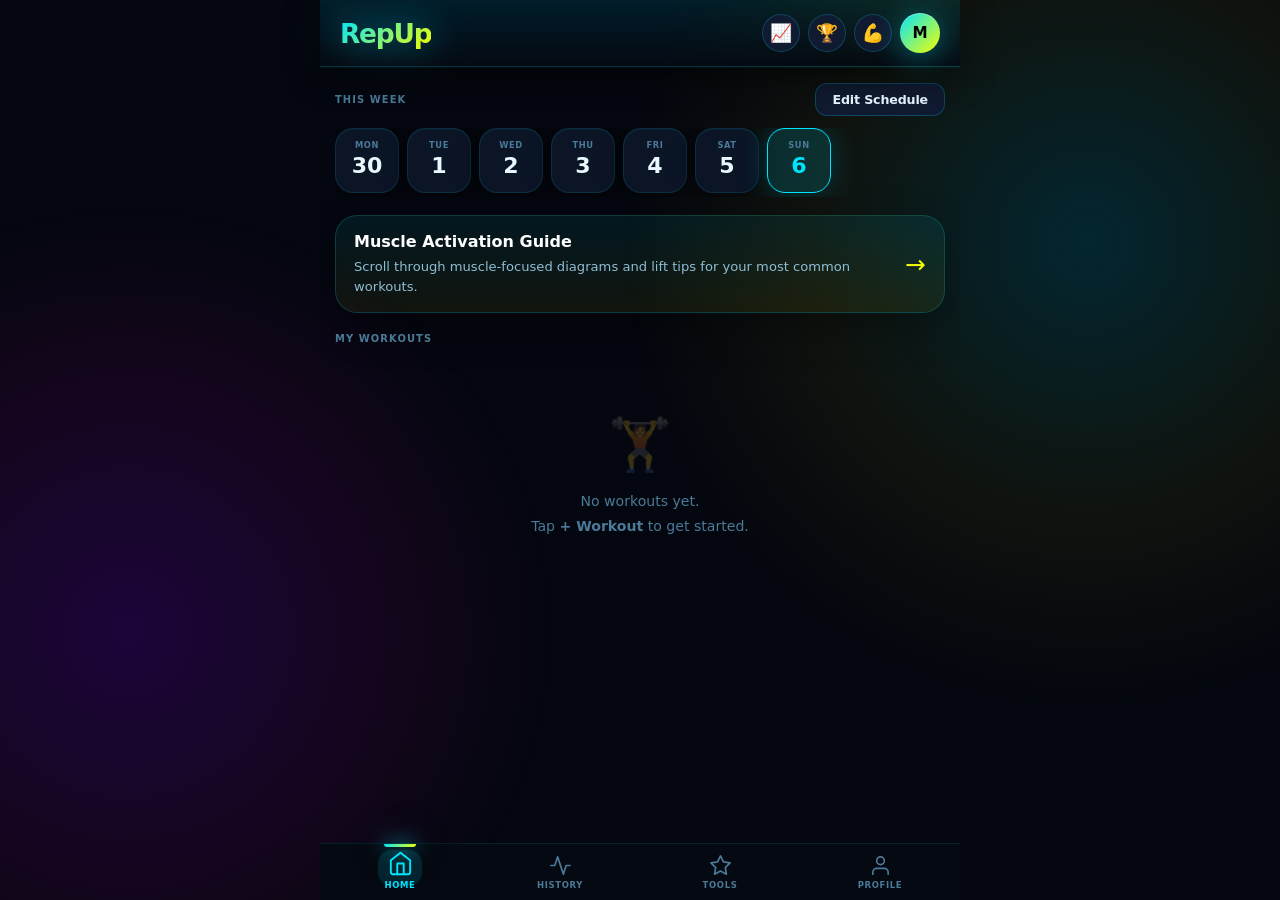
==== commit 504f4574: "Add files via upload" ====
--- a/repup.html
+++ b/repup.html
@@ -7,244 +7,10 @@
   <meta name="apple-mobile-web-app-capable" content="yes"/>
   <meta name="apple-mobile-web-app-status-bar-style" content="black-translucent"/>
   <meta name="apple-mobile-web-app-title" content="RepUp"/>
-  <meta name="theme-color" content="#FF5C28"/>
-  <style>
-    *{box-sizing:border-box;margin:0;padding:0;-webkit-tap-highlight-color:transparent}
-    :root{
-      --bg:#0A0A0F;--card:#111118;--card2:#18181F;--border:#252535;
-      --accent:#FF5C28;--gold:#FFB547;--green:#10B981;--red:#EF4444;--blue:#3B82F6;
-      --text:#F0F0F8;--muted:#7A7A9A;--r:14px;
-    }
-    html,body{height:100%;background:var(--bg);color:var(--text);
-      font-family:-apple-system,BlinkMacSystemFont,'Segoe UI',sans-serif}
-    #app{position:fixed;top:0;left:0;right:0;bottom:0;display:flex;flex-direction:column;max-width:640px;margin:0 auto}
-    button,.wcard,.excheck,.sday,.hhead,.import-cta,.stab,.nbt,.prow,.ex-expand,.ai-daycard{
-      touch-action:manipulation;-webkit-user-select:none;user-select:none}
-
-    /* ── HEADER ── */
-    header{flex-shrink:0;display:flex;align-items:center;justify-content:space-between;
-      padding:13px 18px;padding-top:calc(13px + env(safe-area-inset-top));
-      background:var(--card);border-bottom:1px solid var(--border)}
-    .logo{font-size:1.4rem;font-weight:900;letter-spacing:-.5px;
-      background:linear-gradient(135deg,#FF5C28,#FFB547);
-      -webkit-background-clip:text;-webkit-text-fill-color:transparent;background-clip:text}
-
-    /* ── MAIN / NAV ── */
-    main{flex:1;overflow-y:auto;overflow-x:hidden;padding:14px 15px 8px;-webkit-overflow-scrolling:touch}
-    #bottom-nav{flex-shrink:0;display:flex;background:var(--card);border-top:1px solid var(--border);
-      padding-bottom:calc(6px + env(safe-area-inset-bottom))}
-    .nbt{flex:1;display:flex;flex-direction:column;align-items:center;gap:2px;padding:9px 4px 5px;
-      border:none;background:none;color:var(--muted);cursor:pointer;
-      font-size:.58rem;font-weight:700;text-transform:uppercase;letter-spacing:.4px;transition:color .15s}
-    .nbt svg{width:21px;height:21px;stroke:currentColor;fill:none;stroke-width:2;stroke-linecap:round;stroke-linejoin:round}
-    .nbt.on{color:var(--accent)}
-
-    /* ── VIEWS ── */
-    .view{display:none}.view.on{display:block;animation:fadeUp .18s ease}
-    @keyframes fadeUp{from{opacity:0;transform:translateY(6px)}to{opacity:1;transform:none}}
-
-    /* ── BUTTONS ── */
-    button{cursor:pointer;border:none;font-family:inherit;transition:opacity .15s,transform .1s}
-    button:active{transform:scale(.96)}
-    .btn{display:inline-flex;align-items:center;justify-content:center;gap:5px;
-      border-radius:10px;font-weight:700;padding:10px 18px;font-size:.875rem}
-    .btn-o{background:linear-gradient(135deg,#FF5C28,#FFB547);color:#fff}
-    .btn-o:hover{opacity:.88}
-    .btn-g{background:var(--card2);color:var(--text);border:1px solid var(--border)}
-    .btn-g:hover{border-color:var(--accent);color:var(--accent)}
-    .btn-blue{background:rgba(59,130,246,.15);color:var(--blue);border:1px solid rgba(59,130,246,.3);border-radius:9px;padding:7px 14px;font-size:.82rem;font-weight:700}
-    .btn-red{background:rgba(239,68,68,.12);color:var(--red);border-radius:8px;padding:6px 12px;font-size:.8rem;font-weight:700}
-    .btn-sm{padding:7px 14px;font-size:.8rem;border-radius:9px}
-    .btn-icon{background:none;color:var(--muted);padding:6px;border-radius:8px;font-size:1rem}
-    .btn-icon:hover{background:var(--card2);color:var(--text)}
-    .ibt{width:36px;height:36px;border-radius:50%;background:linear-gradient(135deg,#FF5C28,#FFB547);
-      border:none;color:#fff;font-size:.95rem;font-weight:900;cursor:pointer;flex-shrink:0}
-
-    /* ── HELPERS ── */
-    .sec{font-size:.68rem;font-weight:800;text-transform:uppercase;letter-spacing:.7px;color:var(--muted)}
-    .sec-row{display:flex;align-items:center;justify-content:space-between;margin:16px 0 10px}
-    .hidden{display:none!important}
-    .badge{display:inline-block;font-size:.63rem;font-weight:800;text-transform:uppercase;letter-spacing:.3px;padding:3px 8px;border-radius:99px}
-    .bp{background:rgba(139,92,246,.18);color:#A78BFA}
-    .bl{background:rgba(236,72,153,.18);color:#F472B6}
-    .bleg{background:rgba(16,185,129,.18);color:#34D399}
-    .bf{background:rgba(251,191,36,.18);color:#FCD34D}
-    .bc{background:rgba(59,130,246,.18);color:#60A5FA}
-    .bo{background:rgba(120,120,140,.18);color:#9CA3AF}
-
-    /* ── WORKOUT CARDS ── */
-    .wgrid{display:grid;gap:11px}
-    .wcard{background:var(--card);border:1px solid var(--border);border-radius:var(--r);overflow:hidden;cursor:pointer;transition:border-color .15s,transform .12s}
-    .wcard:hover{border-color:rgba(255,92,40,.45);transform:translateY(-1px)}
-    .wcard-bar{height:3px;background:linear-gradient(90deg,#FF5C28,#FFB547)}
-    .wcard-body{padding:13px 15px}
-    .wcard-head{display:flex;align-items:flex-start;justify-content:space-between;margin-bottom:8px;gap:8px}
-    .wcard-left{flex:1;min-width:0}
-    .wcard-name{font-size:1rem;font-weight:800;line-height:1.2}
-    .wcard-day{font-size:.72rem;color:var(--accent);font-weight:700;margin-top:2px}
-    .wcard-pills{display:flex;flex-direction:column;gap:2px}
-    .wcard-pill{font-size:.75rem;color:var(--muted)}.wcard-pill::before{content:'· '}
-    .wcard-more{font-size:.72rem;color:var(--accent);font-weight:700;margin-top:2px}
-
-    /* ── SCHEDULE STRIP ── */
-    .sstrip{display:flex;gap:7px;overflow-x:auto;padding-bottom:4px;scrollbar-width:none}
-    .sstrip::-webkit-scrollbar{display:none}
-    .sday{flex:0 0 auto;min-width:58px;background:var(--card);border:1.5px solid var(--border);border-radius:12px;padding:9px 6px;text-align:center;transition:all .15s}
-    .sday.has{border-color:rgba(255,92,40,.35);background:rgba(255,92,40,.06);cursor:pointer}
-    .sday.today{border-color:var(--accent);background:rgba(255,92,40,.12)}
-    .sday-d{font-size:.58rem;font-weight:800;text-transform:uppercase;letter-spacing:.4px;color:var(--muted)}
-    .sday-n{font-size:1.2rem;font-weight:900;margin:2px 0}
-    .sday.today .sday-n{color:var(--accent)}
-    .sday-w{font-size:.58rem;font-weight:700;color:var(--accent);white-space:nowrap;overflow:hidden;text-overflow:ellipsis;max-width:54px}
-
-    /* ── DETAIL VIEW ── */
-    .dtop{display:flex;align-items:center;gap:10px;margin-bottom:16px}
-    .dbk{width:36px;height:36px;border-radius:10px;background:var(--card2);border:1px solid var(--border);
-      color:var(--text);font-size:1.1rem;cursor:pointer;display:flex;align-items:center;justify-content:center;flex-shrink:0}
-    .dinfo{flex:1;min-width:0}
-    .dname{font-size:1.15rem;font-weight:900;white-space:nowrap;overflow:hidden;text-overflow:ellipsis}
-    .dday-label{font-size:.75rem;color:var(--accent);font-weight:700;margin-top:1px}
-    .dacts{display:flex;gap:5px;flex-shrink:0}
-    .progbar-wrap{background:var(--card);border:1px solid var(--border);border-radius:var(--r);
-      padding:13px 15px;margin-bottom:13px;display:flex;align-items:center;gap:12px}
-    .progbar-outer{flex:1;height:7px;background:var(--card2);border-radius:99px;overflow:hidden}
-    .progbar-fill{height:100%;background:linear-gradient(90deg,#FF5C28,#FFB547);border-radius:99px;transition:width .35s}
-    .progbar-pct{font-size:.8rem;font-weight:900;color:var(--accent);width:34px;text-align:right}
-
-    /* ── EXERCISE CARDS ── */
-    .exlist{display:flex;flex-direction:column;gap:8px}
-    .excard{background:var(--card);border:1.5px solid var(--border);border-radius:var(--r);overflow:hidden;transition:border-color .15s}
-    .excard-main{display:flex;align-items:center;gap:11px;padding:12px 13px}
-    .excard.done{opacity:.42}
-    .excard.done .exname{text-decoration:line-through}
-    .excheck{width:27px;height:27px;border-radius:50%;border:2px solid var(--border);background:transparent;
-      cursor:pointer;display:flex;align-items:center;justify-content:center;flex-shrink:0;
-      font-size:.85rem;color:#fff;transition:all .18s}
-    .excheck.on{background:var(--green);border-color:var(--green)}
-    .exicon{font-size:1.3rem;flex-shrink:0;width:28px;text-align:center}
-    .exbody{flex:1;min-width:0}
-    .exname{font-size:.9rem;font-weight:700}
-    .exmeta{font-size:.73rem;color:var(--muted);margin-top:2px}
-    .exmeta b{color:var(--gold)}
-    .exacts{display:flex;gap:1px;flex-shrink:0}
-    .exinfo-panel{display:none;padding:0 13px 12px 13px;border-top:1px solid var(--border)}
-    .exinfo-panel.open{display:block}
-    .exdesc{font-size:.8rem;color:var(--muted);line-height:1.6;margin-bottom:8px}
-    .extip{font-size:.75rem;color:var(--gold);font-style:italic;margin-bottom:8px}
-    .muscle-chips{display:flex;flex-wrap:wrap;gap:5px}
-    .mchip{font-size:.65rem;font-weight:800;text-transform:uppercase;letter-spacing:.3px;padding:3px 8px;border-radius:99px}
-    .mchip.primary{background:rgba(255,92,40,.2);color:var(--accent)}
-    .mchip.secondary{background:rgba(255,181,71,.15);color:var(--gold)}
-
-    /* Muscle body diagram */
-    .muscle-map{display:flex;gap:12px;align-items:flex-start;margin-top:10px}
-    .muscle-svg-wrap{flex-shrink:0}
-    .muscle-svg-wrap svg .m{fill:#252535;transition:fill .2s}
-    .muscle-svg-wrap svg .m.pri{fill:#FF5C28}
-    .muscle-svg-wrap svg .m.sec{fill:#FFB547}
-    .muscle-svg-wrap svg .m.bg{fill:none;stroke:#252535;stroke-width:1.5}
-    .muscle-legend{flex:1}
-    .mleg-row{font-size:.73rem;margin-bottom:4px;display:flex;align-items:center;gap:6px}
-    .mleg-dot{width:8px;height:8px;border-radius:50%;flex-shrink:0}
-
-    /* ── HISTORY ── */
-    .hcard{background:var(--card);border:1px solid var(--border);border-radius:var(--r);overflow:hidden;margin-bottom:10px}
-    .hhead{display:flex;align-items:center;justify-content:space-between;padding:12px 15px;cursor:pointer}
-    .hhead:hover{background:var(--card2)}
-    .hdate{font-size:.88rem;font-weight:800}
-    .hwname{font-size:.73rem;color:var(--accent);font-weight:700;margin-top:1px}
-    .hmeta{text-align:right;font-size:.7rem;color:var(--muted);line-height:1.5}
-    .hbody{display:none;padding:2px 15px 12px;border-top:1px solid var(--border)}
-    .hbody.open{display:block}
-    .hrow{display:flex;align-items:center;gap:9px;padding:6px 0;border-bottom:1px solid var(--border);font-size:.8rem}
-    .hrow:last-child{border:none}
-    .hex{flex:1;font-weight:600}.hd{color:var(--muted);white-space:nowrap}.hw{color:var(--accent);font-weight:700}
-
-    /* ── TOOLS ── */
-    .subtabs{display:flex;gap:6px;margin-bottom:16px;overflow-x:auto;padding-bottom:2px;scrollbar-width:none}
-    .subtabs::-webkit-scrollbar{display:none}
-    .stab{flex-shrink:0;padding:7px 14px;border-radius:99px;font-size:.78rem;font-weight:700;cursor:pointer;
-      border:1.5px solid var(--border);background:transparent;color:var(--muted);transition:all .15s;font-family:inherit;white-space:nowrap}
-    .stab.on{background:var(--accent);color:#fff;border-color:var(--accent)}
-
-    /* Import Notes CTA */
-    .import-cta{background:linear-gradient(135deg,rgba(255,92,40,.14),rgba(255,181,71,.08));
-      border:1.5px solid rgba(255,92,40,.35);border-radius:var(--r);padding:18px;margin-bottom:14px;
-      text-align:center;cursor:pointer;transition:all .15s}
-    .import-cta:hover{border-color:var(--accent)}
-    .import-cta-icon{font-size:2rem;margin-bottom:6px}
-    .import-cta-title{font-size:1rem;font-weight:900;margin-bottom:3px}
-    .import-cta-sub{font-size:.78rem;color:var(--muted);line-height:1.5}
-    .steps{background:var(--card);border:1px solid var(--border);border-radius:var(--r);padding:13px 15px;margin-bottom:13px}
-    .step{display:flex;align-items:flex-start;gap:9px;padding:5px 0}
-    .step:not(:last-child){border-bottom:1px solid var(--border)}
-    .step-num{width:20px;height:20px;border-radius:50%;background:var(--accent);color:#fff;
-      font-size:.68rem;font-weight:900;display:flex;align-items:center;justify-content:center;flex-shrink:0;margin-top:1px}
-    .step-text{font-size:.82rem;line-height:1.5;color:var(--muted)}.step-text b{color:var(--text)}
-
-    /* AI day cards */
-    .ai-daycard{background:var(--card);border:1px solid var(--border);border-radius:var(--r);margin-bottom:10px;overflow:hidden;cursor:default}
-    .ai-dh{display:flex;align-items:center;gap:10px;padding:11px 14px;background:var(--card2);border-bottom:1px solid var(--border)}
-    .ai-db{padding:8px 14px 12px}
-    .ai-erow{display:flex;align-items:center;gap:10px;padding:5px 0;border-bottom:1px solid var(--border);font-size:.8rem}
-    .ai-erow:last-child{border:none}
-    .ai-ename{font-weight:700;flex:1}
-    .ai-em{color:var(--muted);white-space:nowrap;font-size:.75rem}
-
-    /* Exercise Info Cards */
-    .libcard{background:var(--card);border:1px solid var(--border);border-radius:var(--r);margin-bottom:10px;overflow:hidden}
-    .libcard-head{display:flex;align-items:center;gap:10px;padding:12px 14px}
-    .libcard-icon{font-size:1.6rem;flex-shrink:0}
-    .libcard-info{flex:1;min-width:0}
-    .libcard-name{font-size:.95rem;font-weight:800}
-    .libcard-type{font-size:.7rem;color:var(--muted);margin-top:1px}
-    .libcard-body{padding:0 14px 13px;border-top:1px solid var(--border)}
-    .libcard-desc{font-size:.8rem;color:var(--muted);line-height:1.6;margin-top:10px;margin-bottom:8px}
-    .libcard-tip{font-size:.75rem;color:var(--gold);font-style:italic;margin-bottom:8px}
-    .libcard-map{margin-top:8px}
-
-    /* ── PROFILE ── */
-    .phero{background:var(--card);border:1px solid var(--border);border-radius:var(--r);padding:22px;text-align:center;margin-bottom:16px}
-    .pav{width:64px;height:64px;border-radius:50%;background:linear-gradient(135deg,#FF5C28,#FFB547);
-      display:flex;align-items:center;justify-content:center;font-size:1.6rem;font-weight:900;color:#fff;margin:0 auto 10px}
-    .pname{font-size:1.15rem;font-weight:900}
-    .pstats{display:flex;justify-content:center;gap:26px;margin-top:13px}
-    .psn{font-size:1.3rem;font-weight:900;color:var(--accent)}.psl{font-size:.62rem;color:var(--muted);text-transform:uppercase;letter-spacing:.4px}
-    .prow{display:flex;align-items:center;gap:11px;background:var(--card);border:1.5px solid var(--border);border-radius:12px;padding:11px 13px;margin-bottom:8px;transition:border-color .15s;cursor:default}
-    .prow.active{border-color:var(--accent);background:rgba(255,92,40,.07)}
-    .pav-sm{width:34px;height:34px;border-radius:50%;background:linear-gradient(135deg,#FF5C28,#FFB547);
-      display:flex;align-items:center;justify-content:center;font-size:.85rem;font-weight:900;color:#fff;flex-shrink:0}
-    .pn{flex:1;font-weight:700;font-size:.9rem}
-    .pa-tag{font-size:.62rem;font-weight:800;color:var(--accent);text-transform:uppercase}
-
-    /* ── FORMS / MODALS ── */
-    .overlay{position:fixed;inset:0;background:rgba(0,0,0,.78);backdrop-filter:blur(5px);
-      z-index:500;display:flex;align-items:flex-end;justify-content:center}
-    .overlay.hidden{display:none}
-    .sheet{background:var(--card);border:1px solid var(--border);border-radius:20px 20px 0 0;
-      width:100%;max-width:560px;padding:20px 20px;padding-bottom:calc(20px + env(safe-area-inset-bottom));
-      max-height:88vh;overflow-y:auto}
-    @media(min-height:600px) and (min-width:480px){.overlay{align-items:center}.sheet{border-radius:20px;max-height:85vh}}
-    .drag{width:36px;height:4px;background:var(--border);border-radius:99px;margin:0 auto 16px}
-    .sheet h2{font-size:1.1rem;font-weight:900;margin-bottom:14px}
-    .fg{margin-bottom:12px}
-    .fg label{display:block;font-size:.65rem;font-weight:800;text-transform:uppercase;letter-spacing:.4px;color:var(--muted);margin-bottom:5px}
-    input,select,textarea{width:100%;background:var(--card2);border:1.5px solid var(--border);border-radius:9px;
-      color:var(--text);padding:10px 12px;font-size:.88rem;outline:none;font-family:inherit;
-      transition:border-color .15s;-webkit-appearance:none;appearance:none}
-    input:focus,select:focus,textarea:focus{border-color:var(--accent)}
-    select option{background:var(--card2)}
-    textarea{resize:vertical;min-height:70px}
-    .frow{display:grid;grid-template-columns:1fr 1fr 1fr;gap:9px}
-    .sacts{display:flex;gap:8px;justify-content:flex-end;margin-top:16px}
-
-    /* ── EMPTY ── */
-    .empty{text-align:center;padding:46px 20px;color:var(--muted)}
-    .empty-i{font-size:2.8rem;margin-bottom:10px;opacity:.4}
-    .empty p{margin-bottom:14px;line-height:1.6}
-
-    @media(max-width:380px){.frow{grid-template-columns:1fr 1fr}}
-  </style>
+  <meta name="theme-color" content="#00E5FF"/>
+  <link rel="icon" type="image/svg+xml" href="icon.svg"/>
+  <link rel="apple-touch-icon" href="icon.svg"/>
+  <link rel="stylesheet" href="style.css"/>
 </head>
 <body>
 <div id="app">
@@ -252,6 +18,9 @@
     <div class="logo">RepUp</div>
     <div style="display:flex;gap:8px;align-items:center">
       <button id="btn-new-workout" class="btn btn-o btn-sm" style="display:none">+ Workout</button>
+      <a href="./progress.html" style="width:38px;height:38px;border-radius:50%;background:var(--card2);border:1px solid var(--border2);display:flex;align-items:center;justify-content:center;font-size:1.1rem;text-decoration:none;flex-shrink:0;transition:border-color .15s" title="Progress">📈</a>
+      <a href="./vault.html" style="width:38px;height:38px;border-radius:50%;background:var(--card2);border:1px solid var(--border2);display:flex;align-items:center;justify-content:center;font-size:1.1rem;text-decoration:none;flex-shrink:0;transition:border-color .15s" title="Vault">🏆</a>
+      <a href="./guide.html" style="width:38px;height:38px;border-radius:50%;background:var(--card2);border:1px solid var(--border2);display:flex;align-items:center;justify-content:center;font-size:1.1rem;text-decoration:none;flex-shrink:0;transition:border-color .15s" title="Exercise Guide">💪</a>
       <button class="ibt" id="btn-avatar">?</button>
     </div>
   </header>
@@ -265,6 +34,13 @@
         <button class="btn btn-g btn-sm" id="btn-edit-sched">Edit Schedule</button>
       </div>
       <div class="sstrip" id="sstrip"></div>
+      <a href="./muscle.html" class="feature-card">
+        <div>
+          <div class="title">Muscle Activation Guide</div>
+          <div class="detail">Scroll through muscle-focused diagrams and lift tips for your most common workouts.</div>
+        </div>
+        <div class="icon">→</div>
+      </a>
       <div class="sec-row"><span class="sec">My Workouts</span></div>
       <div class="wgrid" id="wgrid"></div>
       <div class="empty hidden" id="empty-home">
--- a/style.css
+++ b/style.css
@@ -0,0 +1,981 @@
+/* ═══════════════════════════════════════════════════════════════
+   RepUp — CYBER Design System
+   Cyberpunk dark: electric cyan · neon yellow · hot magenta
+═══════════════════════════════════════════════════════════════ */
+
+/* ── RESET ───────────────────────────────────────────────────── */
+*, *::before, *::after {
+  box-sizing: border-box;
+  margin: 0; padding: 0;
+  -webkit-tap-highlight-color: transparent;
+}
+
+/* ── TOKENS ──────────────────────────────────────────────────── */
+:root {
+  /* ─ backgrounds ─ */
+  --bg:      #04070F;
+  --bg2:     #070E1B;
+
+  /* ─ solid surfaces ─ */
+  --card:    #0C1526;
+  --card2:   #101A30;
+  --card3:   #182240;
+  --card-s:  #0A1221;
+
+  /* ─ borders — cyan-tinted ─ */
+  --border:  rgba(0,229,255,0.12);
+  --border2: rgba(0,229,255,0.22);
+  --border3: rgba(0,229,255,0.32);
+
+  /* ─ cyberpunk palette ─ */
+  --accent:  #00E5FF;   /* electric cyan     */
+  --accent2: #00CFFB;
+  --gold:    #F5FF00;   /* neon yellow       */
+  --green:   #5AFE9A;   /* neon mint         */
+  --red:     #FF00AA;   /* hot magenta       */
+  --blue:    #00A7FF;   /* electric blue     */
+  --indigo:  #8B00FF;   /* neon violet       */
+  --cyan:    #00E5FF;
+  --magenta: #FF33D1;   /* neon pink         */
+
+  /* ─ soft-tech pastels (text / secondary UI) ─ */
+  --pastel-c: #A8EDFF;   /* soft cyan    */
+  --pastel-y: #FEFFA2;   /* soft yellow  */
+  --pastel-m: #FFB3F2;   /* soft magenta */
+  --pastel-g: #A8FFD4;   /* soft mint    */
+  --pastel-v: #D4B8FF;   /* soft violet  */
+
+  /* ─ gradients: cyan → neon-yellow (core brand) ─ */
+  --grad:    linear-gradient(135deg, #00E5FF 0%, #F5FF00 100%);
+  --grad-r:  linear-gradient(135deg, #F5FF00 0%, #00E5FF 100%);
+  --grad-v:  linear-gradient(180deg, #00E5FF 0%, #8B00FF 100%);
+  --grad-i:  linear-gradient(135deg, #FF33D1 0%, #00E5FF 100%);
+
+  /* ─ text ─ */
+  --text:  #E8F8FF;
+  --text2: #8EBED4;
+  --muted: #4A7A98;
+  --t1:    #E8F8FF;
+  --t2:    #8EBED4;
+  --t3:    #4A7A98;
+
+  /* ─ radii ─ */
+  --r:    18px;
+  --r-sm: 11px;
+  --r-lg: 24px;
+  --r-xl: 30px;
+
+  /* ─ shadows ─ */
+  --sh-card:   0 2px 20px rgba(0,0,0,0.65),
+               inset 0 1px 0 rgba(0,229,255,0.06);
+  --sh-card2:  0 8px 40px rgba(0,0,0,0.75),
+               inset 0 1px 0 rgba(0,229,255,0.08);
+  --sh-accent: 0 4px 30px rgba(0,229,255,0.40);
+  --sh-glow:   0 0 60px rgba(0,229,255,0.12);
+  --sh-indigo: 0 4px 24px rgba(139,0,255,0.4);
+}
+
+/* ── BASE ────────────────────────────────────────────────────── */
+html, body {
+  height: 100%;
+  background: var(--bg);
+  color: var(--text);
+  font-family: -apple-system, BlinkMacSystemFont, 'SF Pro Text',
+               'Segoe UI', system-ui, sans-serif;
+  -webkit-font-smoothing: antialiased;
+  -moz-osx-font-smoothing: grayscale;
+}
+
+/* ── CYBERPUNK 3-POINT BACKGROUND GLOW ──────────────────────── */
+body::before {
+  content: '';
+  position: fixed;
+  top: -30%;
+  right: -25%;
+  width: 80vmax;
+  height: 80vmax;
+  background: radial-gradient(ellipse,
+    rgba(0,229,255,.14)  0%,
+    rgba(245,255,0,.05) 38%,
+    transparent 65%);
+  pointer-events: none;
+  z-index: 0;
+}
+body::after {
+  content: '';
+  position: fixed;
+  bottom: -20%;
+  left: -25%;
+  width: 70vmax;
+  height: 70vmax;
+  background: radial-gradient(ellipse,
+    rgba(139,0,255,.18)  0%,
+    rgba(255,0,204,.06) 45%,
+    transparent 68%);
+  pointer-events: none;
+  z-index: 0;
+}
+
+/* ── APP SHELL ───────────────────────────────────────────────── */
+#app {
+  position: fixed;
+  top: 0; left: 0; right: 0; bottom: 0;
+  display: flex;
+  flex-direction: column;
+  max-width: 640px;
+  margin: 0 auto;
+  z-index: 1;
+}
+
+/* ── TOUCH TARGETS ───────────────────────────────────────────── */
+button, .wcard, .excheck, .sday, .hhead,
+.import-cta, .stab, .nbt, .prow,
+.ex-expand, .ai-daycard {
+  touch-action: manipulation;
+  -webkit-user-select: none;
+  user-select: none;
+}
+
+/* ── HEADER — cyan-tinted top ────────────────────────────────── */
+header {
+  flex-shrink: 0;
+  display: flex;
+  align-items: center;
+  justify-content: space-between;
+  padding: 13px 20px;
+  padding-top: calc(13px + env(safe-area-inset-top));
+  background: linear-gradient(180deg,
+    rgba(0,229,255,.10) 0%,
+    rgba(6,10,18,.97)  100%);
+  backdrop-filter: blur(40px) saturate(200%);
+  -webkit-backdrop-filter: blur(40px) saturate(200%);
+  border-bottom: 1px solid rgba(0,229,255,.10);
+  box-shadow: 0 1px 0 rgba(0,229,255,.05),
+              0 8px 32px rgba(0,0,0,.6);
+  position: relative;
+  z-index: 20;
+}
+
+.logo {
+  font-size: 1.65rem;
+  font-weight: 900;
+  letter-spacing: -1.2px;
+  background: var(--grad);
+  -webkit-background-clip: text;
+  -webkit-text-fill-color: transparent;
+  background-clip: text;
+  filter: drop-shadow(0 0 18px rgba(0,229,255,.60));
+}
+
+.ibt {
+  width: 40px;
+  height: 40px;
+  border-radius: 50%;
+  background: var(--grad);
+  border: none;
+  color: #000;
+  font-size: .95rem;
+  font-weight: 900;
+  cursor: pointer;
+  flex-shrink: 0;
+  box-shadow: var(--sh-accent),
+              inset 0 1px 0 rgba(255,255,255,.3);
+  transition: transform .16s cubic-bezier(.34,1.56,.64,1),
+              box-shadow .16s;
+}
+.ibt:active { transform: scale(.84); box-shadow: none; }
+
+/* ── MAIN SCROLL ─────────────────────────────────────────────── */
+main {
+  flex: 1;
+  overflow-y: auto;
+  overflow-x: hidden;
+  padding: 14px 15px 10px;
+  -webkit-overflow-scrolling: touch;
+}
+main::-webkit-scrollbar { display: none; }
+
+/* ── BOTTOM NAV — cyberpunk pill indicator ───────────────────── */
+#bottom-nav {
+  flex-shrink: 0;
+  display: flex;
+  background: rgba(6,10,18,.98);
+  backdrop-filter: blur(40px) saturate(200%);
+  -webkit-backdrop-filter: blur(40px) saturate(200%);
+  border-top: 1px solid rgba(0,229,255,.10);
+  padding-bottom: calc(4px + env(safe-area-inset-bottom));
+  position: relative;
+  z-index: 20;
+}
+
+.nbt {
+  flex: 1;
+  display: flex;
+  flex-direction: column;
+  align-items: center;
+  gap: 3px;
+  padding: 10px 4px 6px;
+  border: none;
+  background: none;
+  color: var(--muted);
+  cursor: pointer;
+  font-size: .53rem;
+  font-weight: 800;
+  text-transform: uppercase;
+  letter-spacing: .65px;
+  transition: color .2s;
+  position: relative;
+}
+.nbt svg {
+  width: 23px;
+  height: 23px;
+  stroke: currentColor;
+  fill: none;
+  stroke-width: 1.75;
+  stroke-linecap: round;
+  stroke-linejoin: round;
+  transition: transform .28s cubic-bezier(.34,1.56,.64,1);
+}
+.nbt.on { color: var(--accent); }
+.nbt.on svg { transform: translateY(-2px) scale(1.12); }
+
+/* cyan pill glow */
+.nbt.on::after {
+  content: '';
+  position: absolute;
+  top: 6px;
+  left: 50%;
+  transform: translateX(-50%);
+  width: 44px;
+  height: 36px;
+  background: rgba(0,229,255,.12);
+  border-radius: 14px;
+  z-index: -1;
+}
+/* bright cyan top line */
+.nbt.on::before {
+  content: '';
+  position: absolute;
+  top: 0; left: 50%;
+  transform: translateX(-50%);
+  width: 32px;
+  height: 3px;
+  background: var(--grad);
+  border-radius: 0 0 5px 5px;
+  box-shadow: 0 0 18px rgba(0,229,255,1.0),
+              0 0 36px rgba(0,229,255,.5),
+              0 0 60px rgba(245,255,0,.3);
+}
+
+/* ── VIEW TRANSITIONS ────────────────────────────────────────── */
+.view { display: none; }
+.view.on {
+  display: block;
+  animation: fadeUp .22s cubic-bezier(.4,0,.2,1);
+}
+@keyframes fadeUp {
+  from { opacity: 0; transform: translateY(14px); }
+  to   { opacity: 1; transform: none; }
+}
+
+/* ── BUTTONS ─────────────────────────────────────────────────── */
+button {
+  cursor: pointer;
+  border: none;
+  font-family: inherit;
+  transition: opacity .14s,
+              transform .18s cubic-bezier(.34,1.56,.64,1),
+              box-shadow .14s;
+}
+button:active { transform: scale(.91); }
+
+.btn {
+  display: inline-flex;
+  align-items: center;
+  justify-content: center;
+  gap: 6px;
+  border-radius: 14px;
+  font-weight: 800;
+  padding: 12px 24px;
+  font-size: .88rem;
+  letter-spacing: -.15px;
+}
+.btn-o {
+  background: var(--grad);
+  color: #000;
+  box-shadow: var(--sh-accent),
+              inset 0 1px 0 rgba(255,255,255,.28);
+}
+.btn-o:hover  { filter: brightness(1.1); }
+.btn-o:active { box-shadow: inset 0 3px 12px rgba(0,0,0,.35);
+                transform: scale(.94) translateY(1px); }
+
+.btn-g {
+  background: var(--card2);
+  color: var(--text);
+  border: 1px solid var(--border2);
+}
+.btn-g:hover {
+  border-color: rgba(245,255,0,.55);
+  color: var(--gold);
+  background: rgba(245,255,0,.10);
+}
+
+.btn-blue {
+  background: rgba(0,144,255,.13);
+  color: var(--blue);
+  border: 1px solid rgba(0,144,255,.3);
+  border-radius: var(--r-sm);
+  padding: 8px 16px;
+  font-size: .82rem;
+  font-weight: 700;
+}
+.btn-red {
+  background: rgba(255,0,85,.12);
+  color: var(--red);
+  border-radius: 11px;
+  padding: 7px 14px;
+  font-size: .8rem;
+  font-weight: 700;
+  border: 1px solid rgba(255,0,85,.25);
+}
+.btn-sm  { padding: 8px 16px; font-size: .79rem; border-radius: 12px; }
+.btn-icon {
+  background: none;
+  color: var(--muted);
+  padding: 8px;
+  border-radius: 11px;
+  font-size: 1rem;
+  transition: background .14s, color .14s;
+}
+.btn-icon:hover { background: var(--card2); color: var(--text); }
+
+/* ── HELPERS ─────────────────────────────────────────────────── */
+.sec {
+  font-size: .62rem;
+  font-weight: 800;
+  text-transform: uppercase;
+  letter-spacing: 1.1px;
+  color: var(--muted);
+}
+.sec-row {
+  display: flex;
+  align-items: center;
+  justify-content: space-between;
+  margin: 20px 0 12px;
+}
+.hidden { display: none !important; }
+
+/* ── BADGES ──────────────────────────────────────────────────── */
+.badge {
+  display: inline-block;
+  font-size: .62rem;
+  font-weight: 800;
+  text-transform: uppercase;
+  letter-spacing: .3px;
+  padding: 3px 10px;
+  border-radius: 99px;
+}
+.bp   { background: rgba(139,0,255,.22);  color: var(--pastel-v); border:1px solid rgba(139,0,255,.38); }
+.bl   { background: rgba(0,229,255,.14);  color: var(--pastel-c); border:1px solid rgba(0,229,255,.28); }
+.bleg { background: rgba(0,255,136,.16);  color: var(--pastel-g); border:1px solid rgba(0,255,136,.30); }
+.bf   { background: rgba(245,255,0,.14);  color: var(--pastel-y); border:1px solid rgba(245,255,0,.28); }
+.bc   { background: rgba(0,144,255,.16);  color: #80CCFF;         border:1px solid rgba(0,144,255,.30); }
+.bo   { background: rgba(100,140,180,.14);color: #8AAEC8;         border:1px solid rgba(100,140,180,.22); }
+
+/* ── SCHEDULE STRIP ──────────────────────────────────────────── */
+.sstrip {
+  display: flex;
+  gap: 8px;
+  overflow-x: auto;
+  padding-bottom: 4px;
+  scrollbar-width: none;
+}
+.sstrip::-webkit-scrollbar { display: none; }
+
+.sday {
+  flex: 0 0 auto;
+  min-width: 64px;
+  background: var(--card);
+  border: 1.5px solid var(--border);
+  border-radius: 18px;
+  padding: 11px 8px;
+  text-align: center;
+  transition: all .22s cubic-bezier(.4,0,.2,1);
+  box-shadow: var(--sh-card);
+}
+.sday.has {
+  border-color: rgba(0,229,255,.30);
+  background: rgba(0,229,255,.07);
+  cursor: pointer;
+}
+.sday.has:active { transform: scale(.91); }
+.sday.today {
+  border-color: var(--accent);
+  background: rgba(0,229,255,.14);
+  box-shadow: 0 0 28px rgba(0,229,255,.25), var(--sh-card);
+}
+.sday-d {
+  font-size: .52rem;
+  font-weight: 800;
+  text-transform: uppercase;
+  letter-spacing: .6px;
+  color: var(--muted);
+}
+.sday-n { font-size: 1.38rem; font-weight: 900; margin: 3px 0; }
+.sday.today .sday-n { color: var(--accent); }
+.sday-w {
+  font-size: .55rem;
+  font-weight: 700;
+  color: var(--accent);
+  white-space: nowrap;
+  overflow: hidden;
+  text-overflow: ellipsis;
+  max-width: 60px;
+}
+
+/* ── WORKOUT CARDS ───────────────────────────────────────────── */
+.wgrid { display: grid; gap: 14px; }
+
+.wcard {
+  background: var(--card);
+  border: 1px solid var(--border);
+  border-radius: var(--r-xl);
+  overflow: hidden;
+  cursor: pointer;
+  transition: border-color .22s,
+              transform .24s cubic-bezier(.34,1.56,.64,1),
+              box-shadow .22s;
+  box-shadow: var(--sh-card);
+  position: relative;
+}
+.wcard:hover {
+  border-color: rgba(0,229,255,.50);
+  transform: translateY(-5px) scale(1.01);
+  box-shadow: 0 20px 56px rgba(0,0,0,.7),
+              0 0 0 1px rgba(0,229,255,.12),
+              var(--sh-glow);
+}
+.wcard:active { transform: scale(.97) translateY(0); }
+
+/* Glowing top stripe: cyan → yellow */
+.wcard-bar {
+  height: 5px;
+  background: var(--grad);
+  box-shadow: 0 0 28px rgba(0,229,255,.8),
+              0 0 14px rgba(245,255,0,.5);
+}
+.wcard-body  { padding: 17px 18px; }
+.wcard-head  {
+  display: flex;
+  align-items: flex-start;
+  justify-content: space-between;
+  margin-bottom: 10px;
+  gap: 10px;
+}
+.wcard-left  { flex: 1; min-width: 0; }
+.wcard-name  {
+  font-size: 1.12rem;
+  font-weight: 800;
+  line-height: 1.2;
+  letter-spacing: -.3px;
+  color: #fff;
+}
+.wcard-day   { font-size: .73rem; color: var(--accent); font-weight: 700; margin-top: 4px; }
+.wcard-pills { display: flex; flex-direction: column; gap: 2px; }
+.wcard-pill  { font-size: .76rem; color: var(--text2); }
+.wcard-pill::before { content: '· '; color: var(--muted); }
+.wcard-more  { font-size: .73rem; color: var(--accent); font-weight: 700; margin-top: 3px; }
+
+.feature-card {
+  display: flex;
+  align-items: center;
+  justify-content: space-between;
+  gap: 12px;
+  padding: 16px 18px;
+  margin: 18px 0 8px;
+  border-radius: 22px;
+  background: linear-gradient(180deg, rgba(0,229,255,.08), rgba(245,255,0,.06));
+  border: 1px solid rgba(0,229,255,.18);
+  box-shadow: 0 14px 40px rgba(0,0,0,.32);
+  text-decoration: none;
+}
+.feature-card:hover { transform: translateY(-1px); }
+.feature-card .title { font-size: 1rem; font-weight: 900; color: #fff; }
+.feature-card .detail { font-size: .82rem; color: var(--text2); line-height: 1.5; margin-top: 6px; }
+.feature-card .icon { font-size: 1.55rem; color: var(--gold); }
+
+
+.dbk {
+  width: 40px;
+  height: 40px;
+  border-radius: 14px;
+  background: var(--card2);
+  border: 1px solid var(--border2);
+  color: var(--text);
+  font-size: 1.1rem;
+  cursor: pointer;
+  display: flex;
+  align-items: center;
+  justify-content: center;
+  flex-shrink: 0;
+  transition: border-color .15s, background .15s;
+  box-shadow: var(--sh-card);
+}
+.dbk:hover { border-color: var(--accent); background: rgba(0,229,255,.08); }
+
+.dinfo { flex: 1; min-width: 0; }
+.dname {
+  font-size: 1.28rem;
+  font-weight: 900;
+  white-space: nowrap;
+  overflow: hidden;
+  text-overflow: ellipsis;
+  letter-spacing: -.4px;
+  color: #fff;
+}
+.dday-label { font-size: .75rem; color: var(--accent); font-weight: 700; margin-top: 2px; }
+.dacts { display: flex; gap: 6px; flex-shrink: 0; }
+
+/* Progress bar */
+.progbar-wrap {
+  background: var(--card);
+  border: 1px solid var(--border);
+  border-radius: var(--r);
+  padding: 14px 18px;
+  margin-bottom: 14px;
+  display: flex;
+  align-items: center;
+  gap: 14px;
+  box-shadow: var(--sh-card);
+}
+.progbar-outer {
+  flex: 1;
+  height: 9px;
+  background: rgba(255,255,255,.06);
+  border-radius: 99px;
+  overflow: hidden;
+}
+.progbar-fill {
+  height: 100%;
+  background: var(--grad);
+  border-radius: 99px;
+  transition: width .45s cubic-bezier(.4,0,.2,1);
+  box-shadow: 0 0 18px rgba(0,229,255,.60);
+}
+.progbar-pct { font-size: .88rem; font-weight: 900; color: var(--accent); width: 40px; text-align: right; }
+
+/* ── EXERCISE CARDS ──────────────────────────────────────────── */
+.exlist { display: flex; flex-direction: column; gap: 10px; }
+
+.excard {
+  background: var(--card);
+  border: 1.5px solid var(--border);
+  border-radius: var(--r-lg);
+  overflow: hidden;
+  transition: border-color .18s, opacity .2s;
+  box-shadow: var(--sh-card);
+}
+.excard:hover { border-color: var(--border2); }
+.excard.done  { opacity: .3; }
+.excard.done .exname { text-decoration: line-through; }
+
+.excard-main {
+  display: flex;
+  align-items: center;
+  gap: 13px;
+  padding: 14px 15px;
+}
+
+.excheck {
+  width: 30px;
+  height: 30px;
+  border-radius: 50%;
+  border: 2px solid var(--border2);
+  background: transparent;
+  cursor: pointer;
+  display: flex;
+  align-items: center;
+  justify-content: center;
+  flex-shrink: 0;
+  font-size: .9rem;
+  color: #fff;
+  transition: all .24s cubic-bezier(.34,1.56,.64,1);
+}
+.excheck.on {
+  background: var(--green);
+  border-color: var(--green);
+  box-shadow: 0 0 22px rgba(0,255,136,.5),
+              0 0 0 4px rgba(0,255,136,.15);
+}
+.excheck:active { transform: scale(.78); }
+
+.exicon  { font-size: 1.5rem; flex-shrink: 0; width: 30px; text-align: center; }
+.exbody  { flex: 1; min-width: 0; }
+.exname  { font-size: .94rem; font-weight: 700; letter-spacing: -.12px; color: #fff; }
+.exmeta  { font-size: .73rem; color: var(--muted); margin-top: 2px; }
+.exmeta b { color: var(--gold); }
+.exacts  { display: flex; gap: 3px; flex-shrink: 0; }
+
+.exinfo-panel {
+  display: none;
+  padding: 0 15px 14px;
+  border-top: 1px solid var(--border);
+  background: rgba(0,0,0,.28);
+}
+.exinfo-panel.open { display: block; }
+.exdesc {
+  font-size: .8rem;
+  color: var(--text2);
+  line-height: 1.72;
+  margin-bottom: 9px;
+  margin-top: 12px;
+}
+.extip {
+  font-size: .76rem;
+  color: var(--gold);
+  font-style: italic;
+  margin-bottom: 9px;
+  padding: 9px 13px;
+  background: rgba(245,255,0,.07);
+  border-radius: 12px;
+  border-left: 2px solid rgba(245,255,0,.5);
+}
+.muscle-chips { display: flex; flex-wrap: wrap; gap: 5px; }
+.mchip {
+  font-size: .63rem;
+  font-weight: 800;
+  text-transform: uppercase;
+  letter-spacing: .3px;
+  padding: 3px 10px;
+  border-radius: 99px;
+}
+.mchip.primary   { background: rgba(0,229,255,.16);  color: var(--accent); border:1px solid rgba(0,229,255,.32); }
+.mchip.secondary { background: rgba(245,255,0,.12);  color: var(--gold);   border:1px solid rgba(245,255,0,.26); }
+
+/* Muscle SVG */
+.muscle-map { display: flex; gap: 12px; align-items: flex-start; margin-top: 10px; }
+.muscle-svg-wrap { flex-shrink: 0; }
+.muscle-svg-wrap svg .m     { fill: #0A1525; transition: fill .22s; }
+.muscle-svg-wrap svg .m.pri { fill: #00E5FF; }
+.muscle-svg-wrap svg .m.sec { fill: #F5FF00; }
+.muscle-svg-wrap svg .m.bg  { fill: none; stroke: #0A1525; stroke-width: 1.5; }
+.muscle-legend { flex: 1; }
+.mleg-row { font-size: .73rem; margin-bottom: 4px; display: flex; align-items: center; gap: 6px; }
+.mleg-dot { width: 8px; height: 8px; border-radius: 50%; flex-shrink: 0; }
+
+/* ── HISTORY ─────────────────────────────────────────────────── */
+.hcard {
+  background: var(--card);
+  border: 1px solid var(--border);
+  border-radius: var(--r-lg);
+  overflow: hidden;
+  margin-bottom: 11px;
+  transition: border-color .18s;
+  box-shadow: var(--sh-card);
+}
+.hcard:hover { border-color: var(--border2); }
+
+.hhead {
+  display: flex;
+  align-items: center;
+  justify-content: space-between;
+  padding: 15px 17px;
+  cursor: pointer;
+  transition: background .14s;
+}
+.hhead:hover  { background: rgba(0,229,255,.03); }
+.hhead:active { background: rgba(0,229,255,.06); }
+
+.hdate  { font-size: .95rem; font-weight: 800; letter-spacing: -.18px; color: #fff; }
+.hwname { font-size: .74rem; color: var(--accent); font-weight: 700; margin-top: 3px; }
+.hmeta  { text-align: right; font-size: .7rem; color: var(--muted); line-height: 1.65; }
+.hbody  { display: none; padding: 2px 17px 14px; border-top: 1px solid var(--border); }
+.hbody.open { display: block; }
+.hrow {
+  display: flex;
+  align-items: center;
+  gap: 9px;
+  padding: 8px 0;
+  border-bottom: 1px solid rgba(0,229,255,.05);
+  font-size: .8rem;
+}
+.hrow:last-child { border: none; }
+.hex { flex: 1; font-weight: 600; color: var(--text); }
+.hd  { color: var(--muted); white-space: nowrap; }
+.hw  { color: var(--accent); font-weight: 700; }
+
+/* ── TOOLS / SUBTABS ─────────────────────────────────────────── */
+.subtabs {
+  display: flex;
+  gap: 7px;
+  margin-bottom: 18px;
+  overflow-x: auto;
+  padding-bottom: 2px;
+  scrollbar-width: none;
+}
+.subtabs::-webkit-scrollbar { display: none; }
+
+.stab {
+  flex-shrink: 0;
+  padding: 9px 18px;
+  border-radius: 99px;
+  font-size: .78rem;
+  font-weight: 700;
+  cursor: pointer;
+  border: 1.5px solid var(--border2);
+  background: var(--card);
+  color: var(--muted);
+  transition: all .18s;
+  font-family: inherit;
+  white-space: nowrap;
+  box-shadow: var(--sh-card);
+}
+.stab.on {
+  background: var(--grad);
+  color: #000;
+  border-color: transparent;
+  box-shadow: var(--sh-accent),
+              inset 0 1px 0 rgba(255,255,255,.25);
+}
+.stab:hover:not(.on) {
+  border-color: rgba(0,229,255,.45);
+  color: var(--accent);
+  background: rgba(0,229,255,.07);
+}
+
+/* Import CTA */
+.import-cta {
+  background: linear-gradient(135deg,
+    rgba(0,229,255,.09), rgba(245,255,0,.04));
+  border: 1.5px solid rgba(0,229,255,.20);
+  border-radius: var(--r-xl);
+  padding: 26px 22px;
+  margin-bottom: 14px;
+  text-align: center;
+  cursor: pointer;
+  transition: all .22s;
+  box-shadow: var(--sh-card);
+}
+.import-cta:hover {
+  border-color: rgba(0,229,255,.55);
+  box-shadow: var(--sh-accent), var(--sh-card);
+  transform: translateY(-2px);
+}
+.import-cta:active { transform: scale(.97); }
+.import-cta-icon  { font-size: 2.6rem; margin-bottom: 10px; }
+.import-cta-title { font-size: 1.08rem; font-weight: 900; margin-bottom: 6px; letter-spacing: -.15px; color: #fff; }
+.import-cta-sub   { font-size: .8rem; color: var(--muted); line-height: 1.65; }
+
+.steps {
+  background: var(--card);
+  border: 1px solid var(--border);
+  border-radius: var(--r-xl);
+  padding: 16px 18px;
+  margin-bottom: 14px;
+  box-shadow: var(--sh-card);
+}
+.step { display: flex; align-items: flex-start; gap: 12px; padding: 8px 0; }
+.step:not(:last-child) { border-bottom: 1px solid var(--border); }
+.step-num {
+  width: 22px;
+  height: 22px;
+  border-radius: 50%;
+  background: var(--grad);
+  color: #000;
+  font-size: .66rem;
+  font-weight: 900;
+  display: flex;
+  align-items: center;
+  justify-content: center;
+  flex-shrink: 0;
+  margin-top: 1px;
+  box-shadow: 0 0 12px rgba(0,229,255,.45);
+}
+.step-text   { font-size: .82rem; line-height: 1.65; color: var(--muted); }
+.step-text b { color: #fff; }
+
+/* AI day cards */
+.ai-daycard {
+  background: var(--card);
+  border: 1px solid var(--border);
+  border-radius: var(--r-xl);
+  margin-bottom: 11px;
+  overflow: hidden;
+  cursor: default;
+  box-shadow: var(--sh-card);
+}
+.ai-dh {
+  display: flex;
+  align-items: center;
+  gap: 11px;
+  padding: 13px 17px;
+  background: rgba(0,229,255,.025);
+  border-bottom: 1px solid var(--border);
+}
+.ai-db { padding: 9px 17px 14px; }
+.ai-erow {
+  display: flex;
+  align-items: center;
+  gap: 10px;
+  padding: 7px 0;
+  border-bottom: 1px solid rgba(0,229,255,.05);
+  font-size: .8rem;
+}
+.ai-erow:last-child { border: none; }
+.ai-ename { font-weight: 700; flex: 1; color: #fff; }
+.ai-em { color: var(--muted); white-space: nowrap; font-size: .75rem; }
+
+/* Exercise library */
+.libcard {
+  background: var(--card);
+  border: 1px solid var(--border);
+  border-radius: var(--r-xl);
+  margin-bottom: 11px;
+  overflow: hidden;
+  box-shadow: var(--sh-card);
+  transition: border-color .18s;
+}
+.libcard:hover { border-color: var(--border2); }
+.libcard-head { display: flex; align-items: center; gap: 13px; padding: 15px 17px; }
+.libcard-icon { font-size: 1.9rem; flex-shrink: 0; }
+.libcard-info { flex: 1; min-width: 0; }
+.libcard-name { font-size: .99rem; font-weight: 800; letter-spacing: -.15px; color: #fff; }
+.libcard-type { font-size: .7rem; color: var(--muted); margin-top: 2px; }
+.libcard-body { padding: 0 17px 14px; border-top: 1px solid var(--border); }
+.libcard-desc { font-size: .8rem; color: var(--text2); line-height: 1.72; margin-top: 12px; margin-bottom: 9px; }
+.libcard-tip {
+  font-size: .76rem; color: var(--gold); font-style: italic; margin-bottom: 9px;
+  padding: 8px 12px; background: rgba(245,255,0,.07); border-radius: 12px;
+  border-left: 2px solid rgba(245,255,0,.50);
+}
+.libcard-map { margin-top: 10px; }
+
+/* ── PROFILE ─────────────────────────────────────────────────── */
+.phero {
+  background: var(--card);
+  border: 1px solid var(--border);
+  border-radius: var(--r-xl);
+  padding: 30px 24px;
+  text-align: center;
+  margin-bottom: 18px;
+  position: relative;
+  overflow: hidden;
+  box-shadow: var(--sh-card2);
+}
+.phero::before {
+  content: '';
+  position: absolute;
+  top: -60%; left: 50%;
+  transform: translateX(-50%);
+  width: 280px; height: 280px;
+  background: radial-gradient(circle,
+    rgba(0,229,255,.16) 0%, transparent 70%);
+  pointer-events: none;
+}
+.pav {
+  width: 74px; height: 74px;
+  border-radius: 50%;
+  background: var(--grad);
+  display: flex; align-items: center; justify-content: center;
+  font-size: 1.85rem; font-weight: 900; color: #000;
+  margin: 0 auto 14px;
+  box-shadow: var(--sh-accent), 0 0 0 5px rgba(0,229,255,.16);
+}
+.pname  { font-size: 1.28rem; font-weight: 900; letter-spacing: -.35px; color: #fff; }
+.pstats { display: flex; justify-content: center; gap: 36px; margin-top: 20px; }
+.psn    { font-size: 1.55rem; font-weight: 900; color: var(--accent); }
+.psl    { font-size: .56rem; color: var(--muted); text-transform: uppercase; letter-spacing: .55px; }
+
+.prow {
+  display: flex; align-items: center; gap: 14px;
+  background: var(--card); border: 1.5px solid var(--border);
+  border-radius: 17px; padding: 13px 16px; margin-bottom: 9px;
+  transition: border-color .18s; cursor: default; box-shadow: var(--sh-card);
+}
+.prow.active {
+  border-color: rgba(0,229,255,.44);
+  background: rgba(0,229,255,.07);
+  box-shadow: 0 0 24px rgba(0,229,255,.14), var(--sh-card);
+}
+.pav-sm {
+  width: 38px; height: 38px; border-radius: 50%;
+  background: var(--grad);
+  display: flex; align-items: center; justify-content: center;
+  font-size: .88rem; font-weight: 900; color: #000; flex-shrink: 0;
+}
+.pn     { flex: 1; font-weight: 700; font-size: .93rem; color: #fff; }
+.pa-tag { font-size: .62rem; font-weight: 800; color: var(--accent); text-transform: uppercase; letter-spacing: .35px; }
+
+/* ── MODALS / SHEETS ─────────────────────────────────────────── */
+.overlay {
+  position: fixed; inset: 0;
+  background: rgba(0,0,0,.88);
+  backdrop-filter: blur(14px);
+  -webkit-backdrop-filter: blur(14px);
+  z-index: 500;
+  display: flex; align-items: flex-end; justify-content: center;
+}
+.overlay.hidden { display: none; }
+
+.sheet {
+  background: rgba(8,12,24,1);
+  border: 1px solid rgba(0,229,255,.14);
+  border-radius: 30px 30px 0 0;
+  width: 100%; max-width: 560px;
+  padding: 22px 22px;
+  padding-bottom: calc(22px + env(safe-area-inset-bottom));
+  max-height: 88vh; overflow-y: auto;
+  box-shadow: 0 -14px 64px rgba(0,0,0,.80),
+              0 0 0 1px rgba(0,229,255,.05);
+}
+@media (min-height:600px) and (min-width:480px) {
+  .overlay { align-items: center; }
+  .sheet   { border-radius: 30px; max-height: 85vh; }
+}
+
+.drag {
+  width: 40px; height: 4px;
+  background: rgba(0,229,255,.18); border-radius: 99px;
+  margin: 0 auto 20px;
+}
+.sheet h2 { font-size: 1.16rem; font-weight: 900; margin-bottom: 18px; letter-spacing: -.3px; color: #fff; }
+
+/* ── FORM FIELDS ─────────────────────────────────────────────── */
+.fg { margin-bottom: 14px; }
+.fg label {
+  display: block; font-size: .62rem; font-weight: 800;
+  text-transform: uppercase; letter-spacing: .6px;
+  color: var(--muted); margin-bottom: 6px;
+}
+input, select, textarea {
+  width: 100%;
+  background: rgba(0,229,255,.04);
+  border: 1.5px solid rgba(0,229,255,.14);
+  border-radius: 13px;
+  color: #fff;
+  padding: 12px 15px;
+  font-size: .88rem; outline: none; font-family: inherit;
+  transition: border-color .18s, background .18s, box-shadow .18s;
+  -webkit-appearance: none; appearance: none;
+}
+input:focus, select:focus, textarea:focus {
+  border-color: var(--accent);
+  background: rgba(0,229,255,.07);
+  box-shadow: 0 0 0 3px rgba(0,229,255,.14);
+}
+select option { background: #080D1A; }
+textarea { resize: vertical; min-height: 72px; }
+
+.frow  { display: grid; grid-template-columns: 1fr 1fr 1fr; gap: 9px; }
+.sacts { display: flex; gap: 8px; justify-content: flex-end; margin-top: 18px; }
+
+/* ── EMPTY STATES ────────────────────────────────────────────── */
+.empty { text-align: center; padding: 58px 24px; color: var(--muted); }
+.empty-i { font-size: 3.2rem; margin-bottom: 14px; opacity: .22; }
+.empty p  { margin-bottom: 18px; line-height: 1.72; font-size: .88rem; }
+
+/* ── RESPONSIVE ──────────────────────────────────────────────── */
+@media (max-width: 380px) {
+  .frow { grid-template-columns: 1fr 1fr; }
+}
